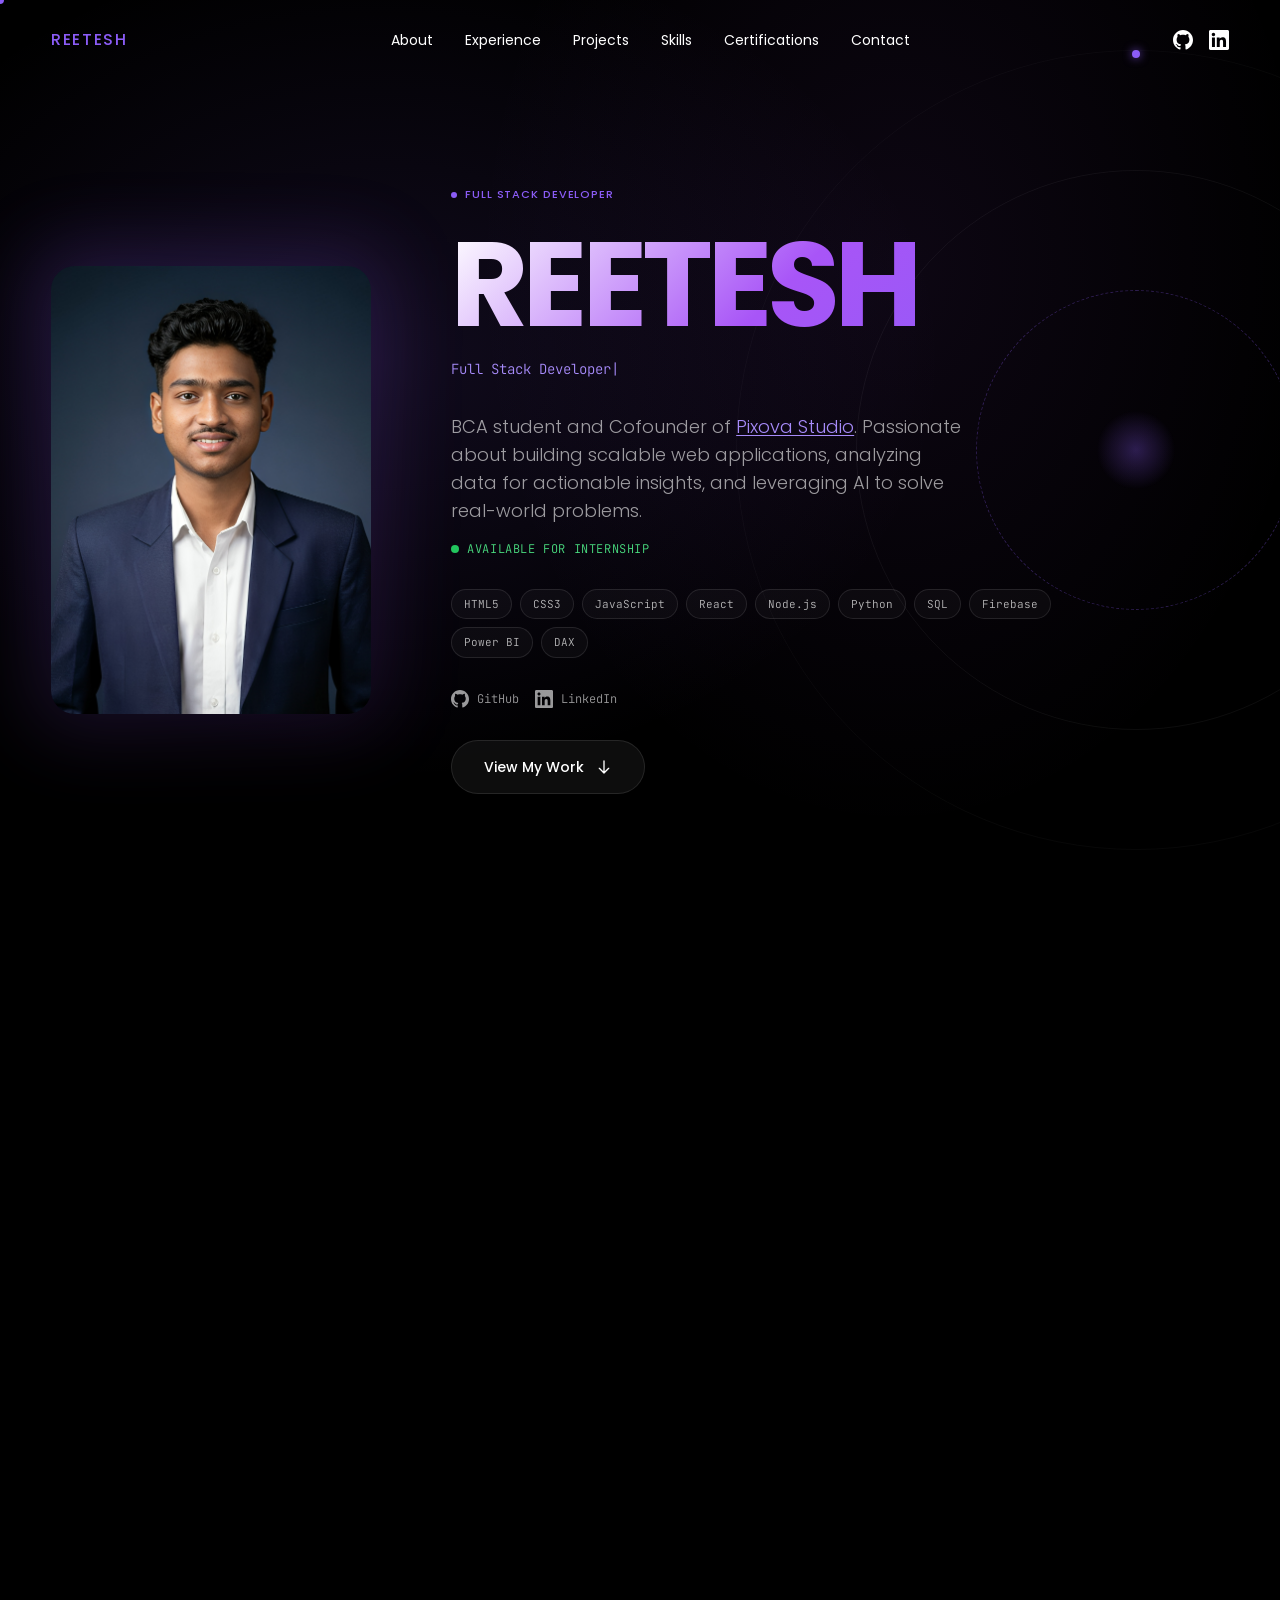
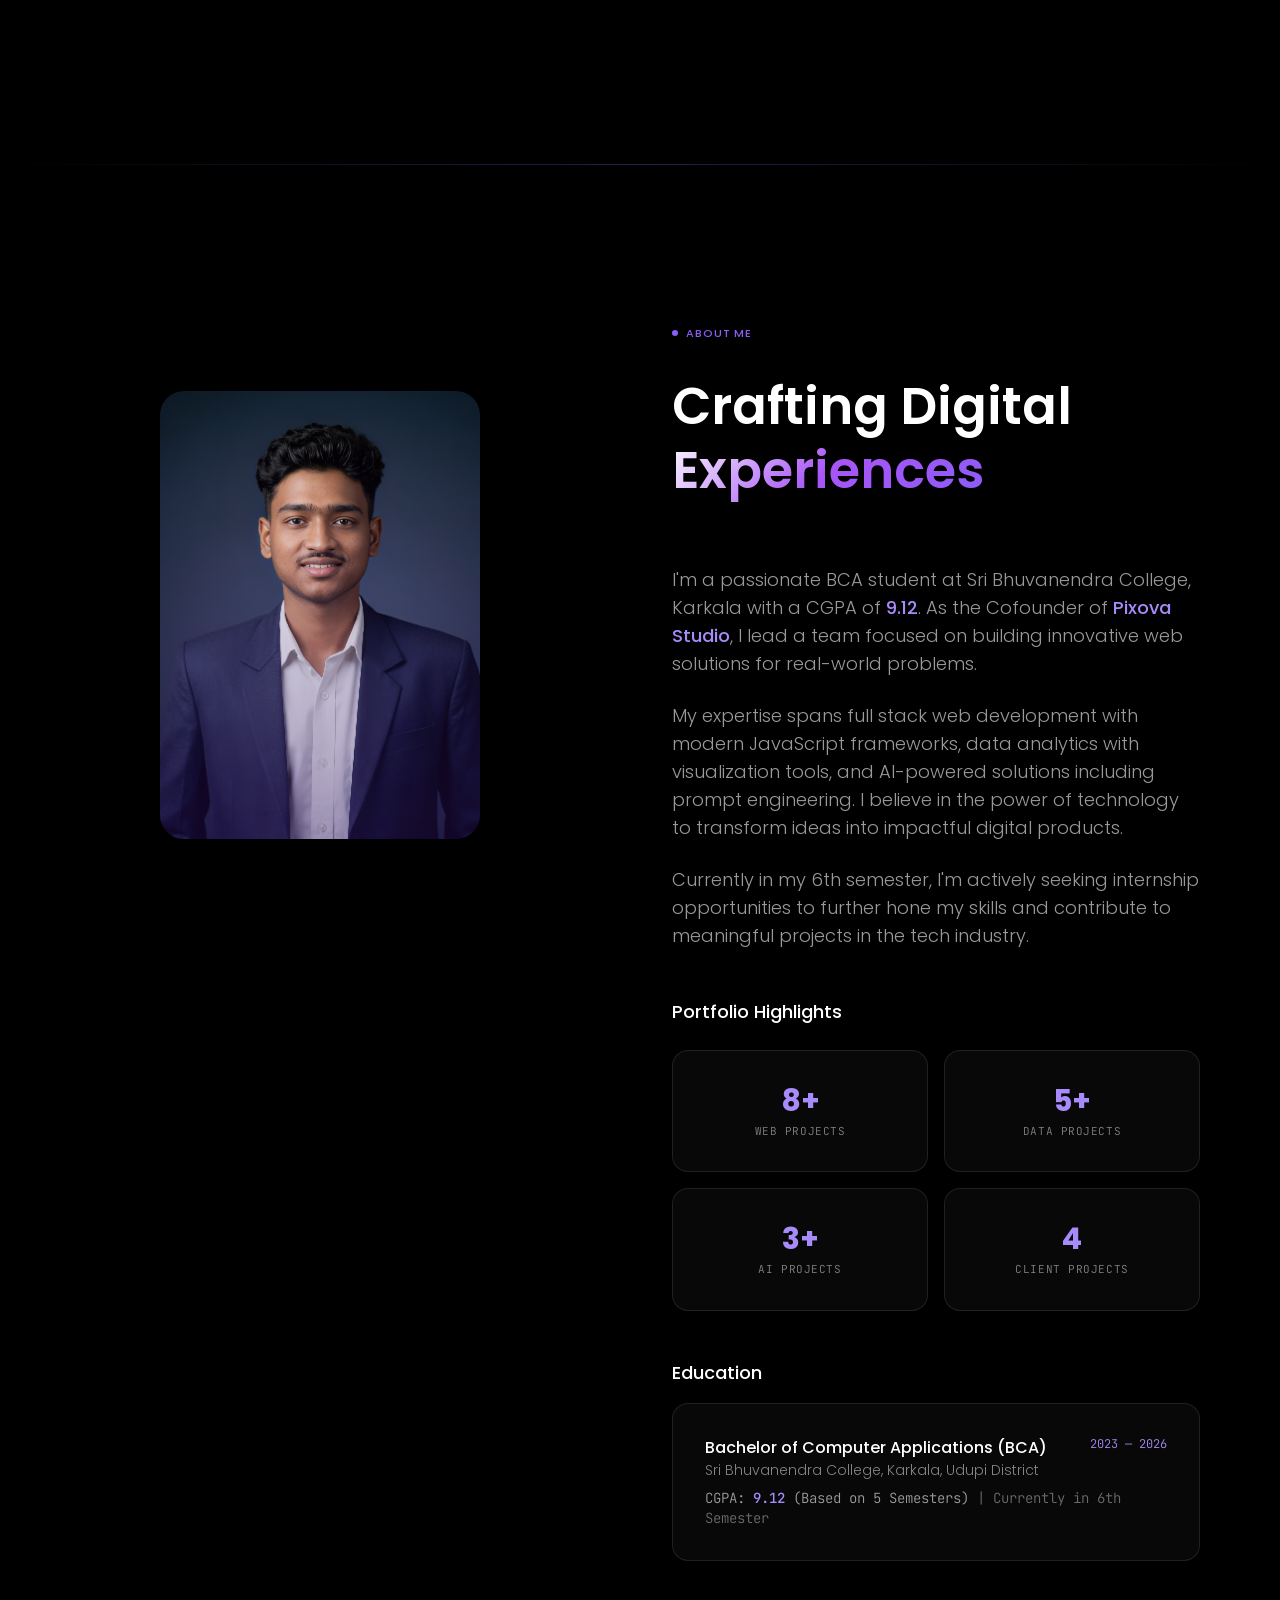
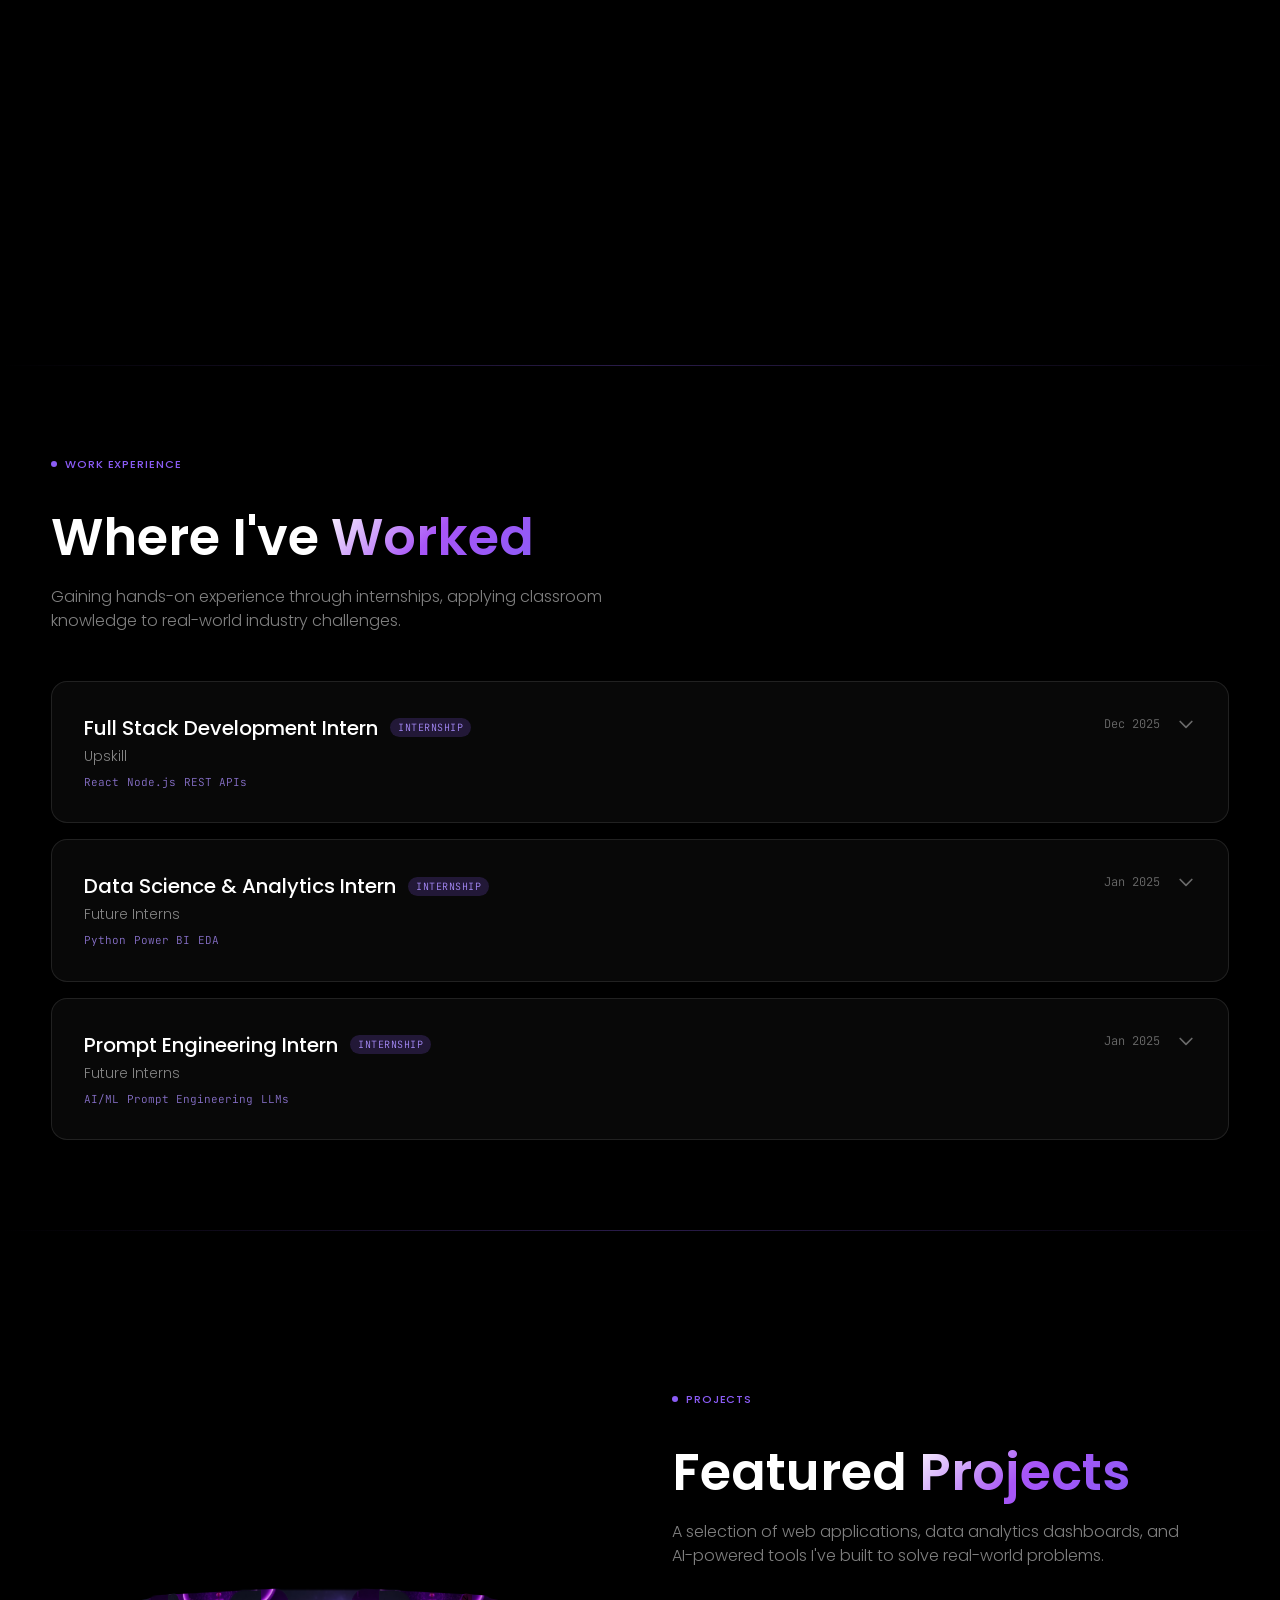
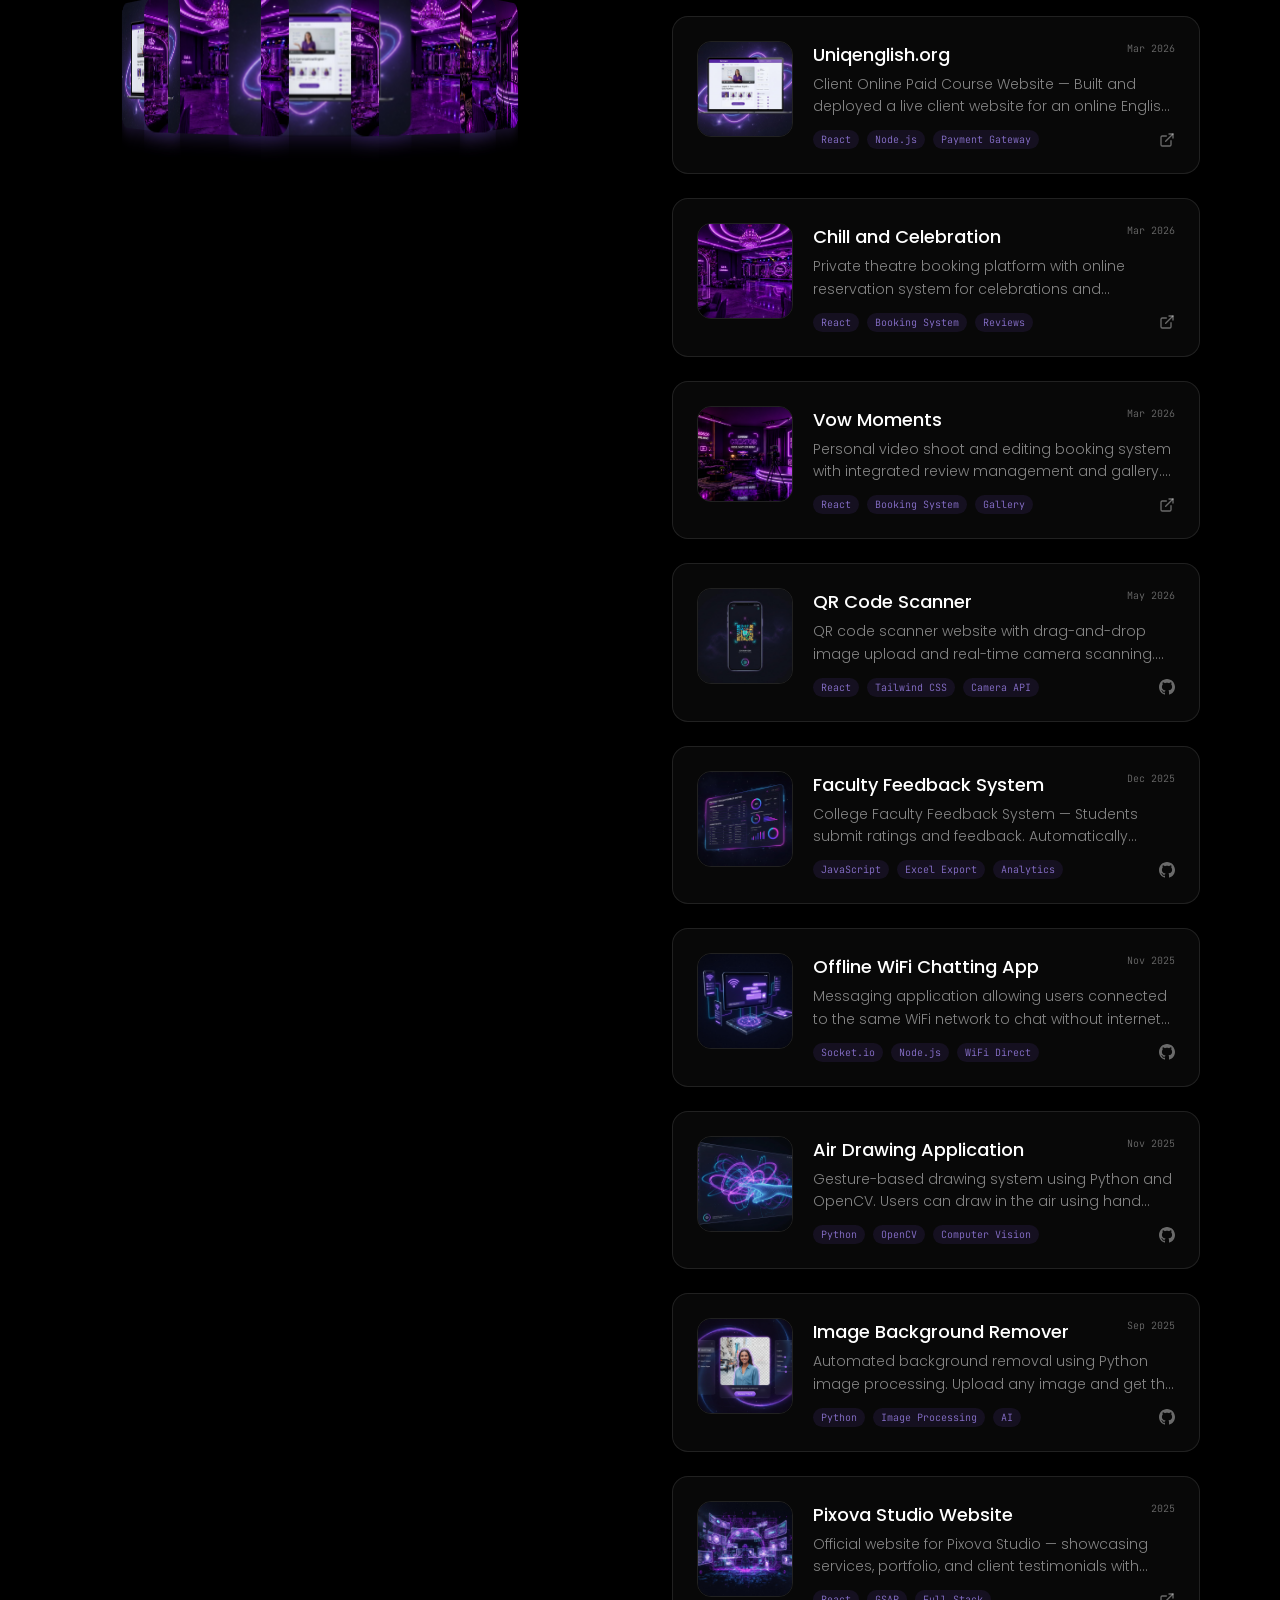
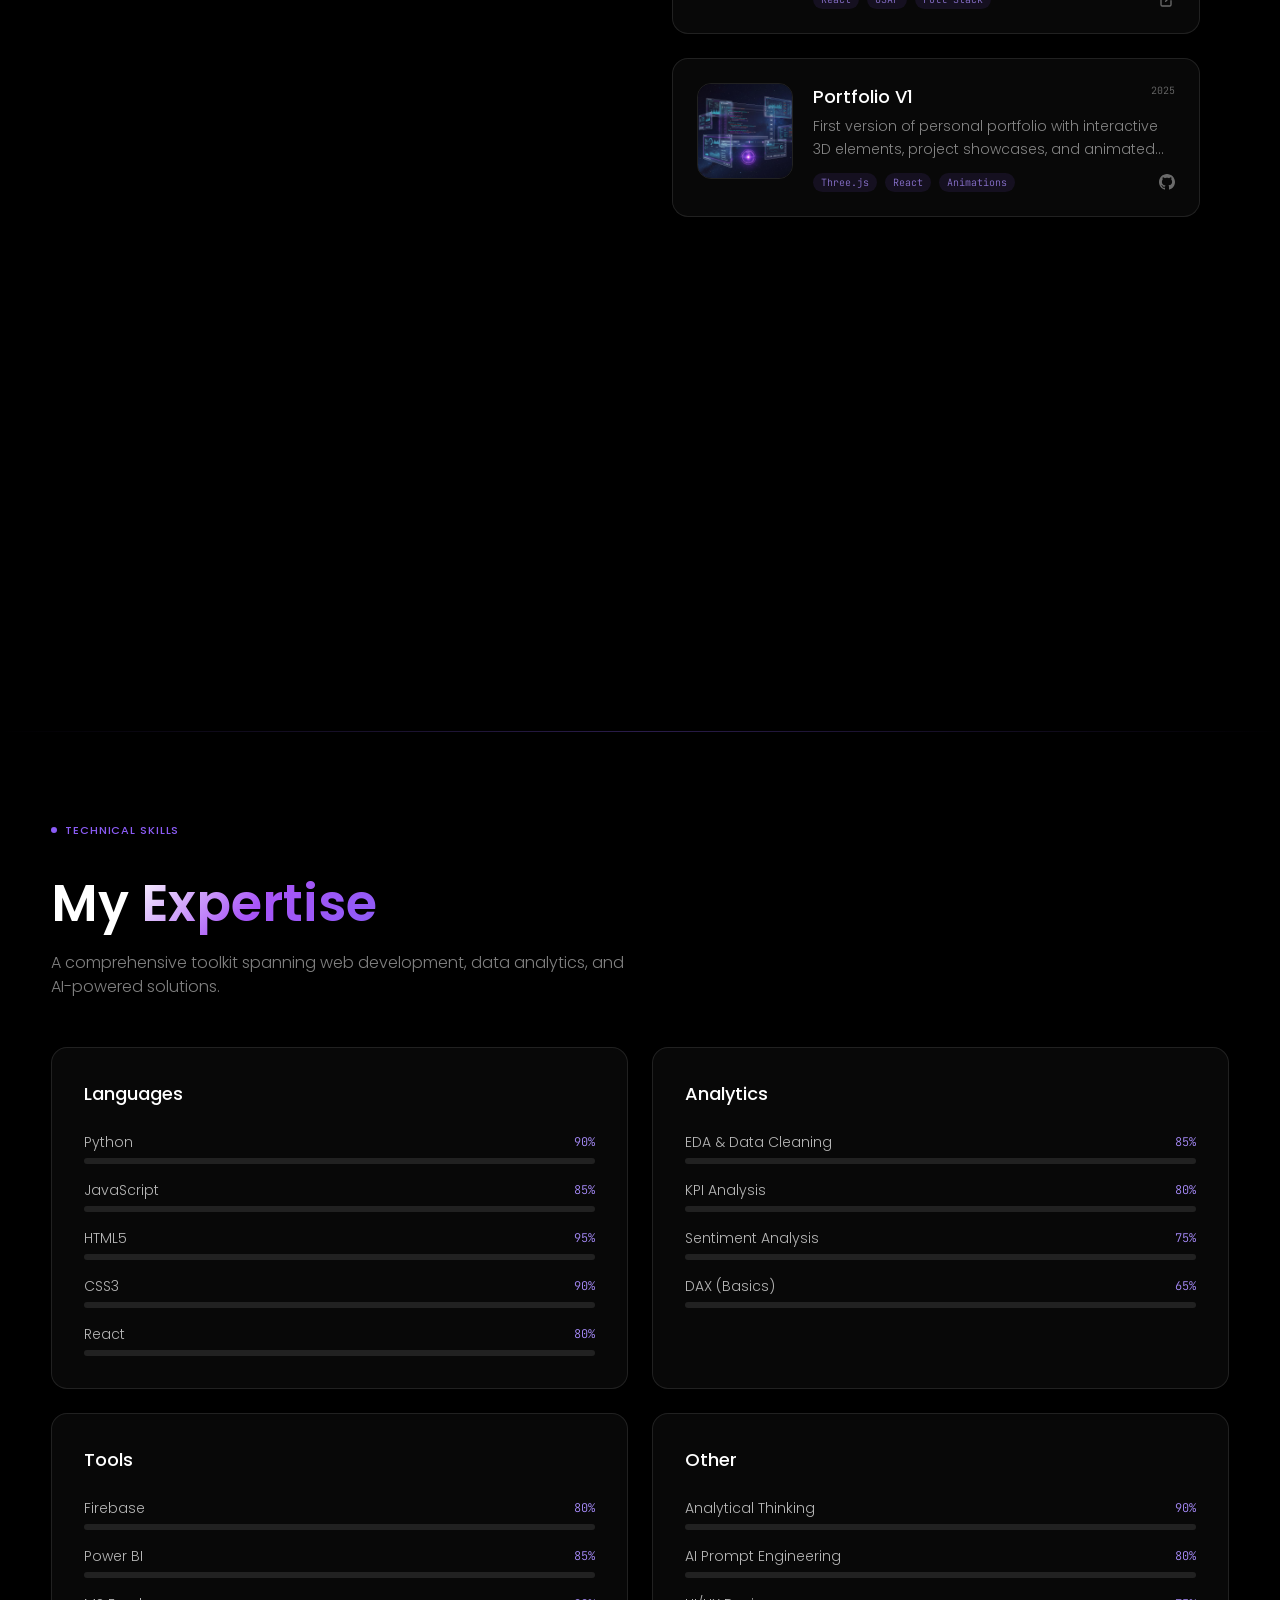
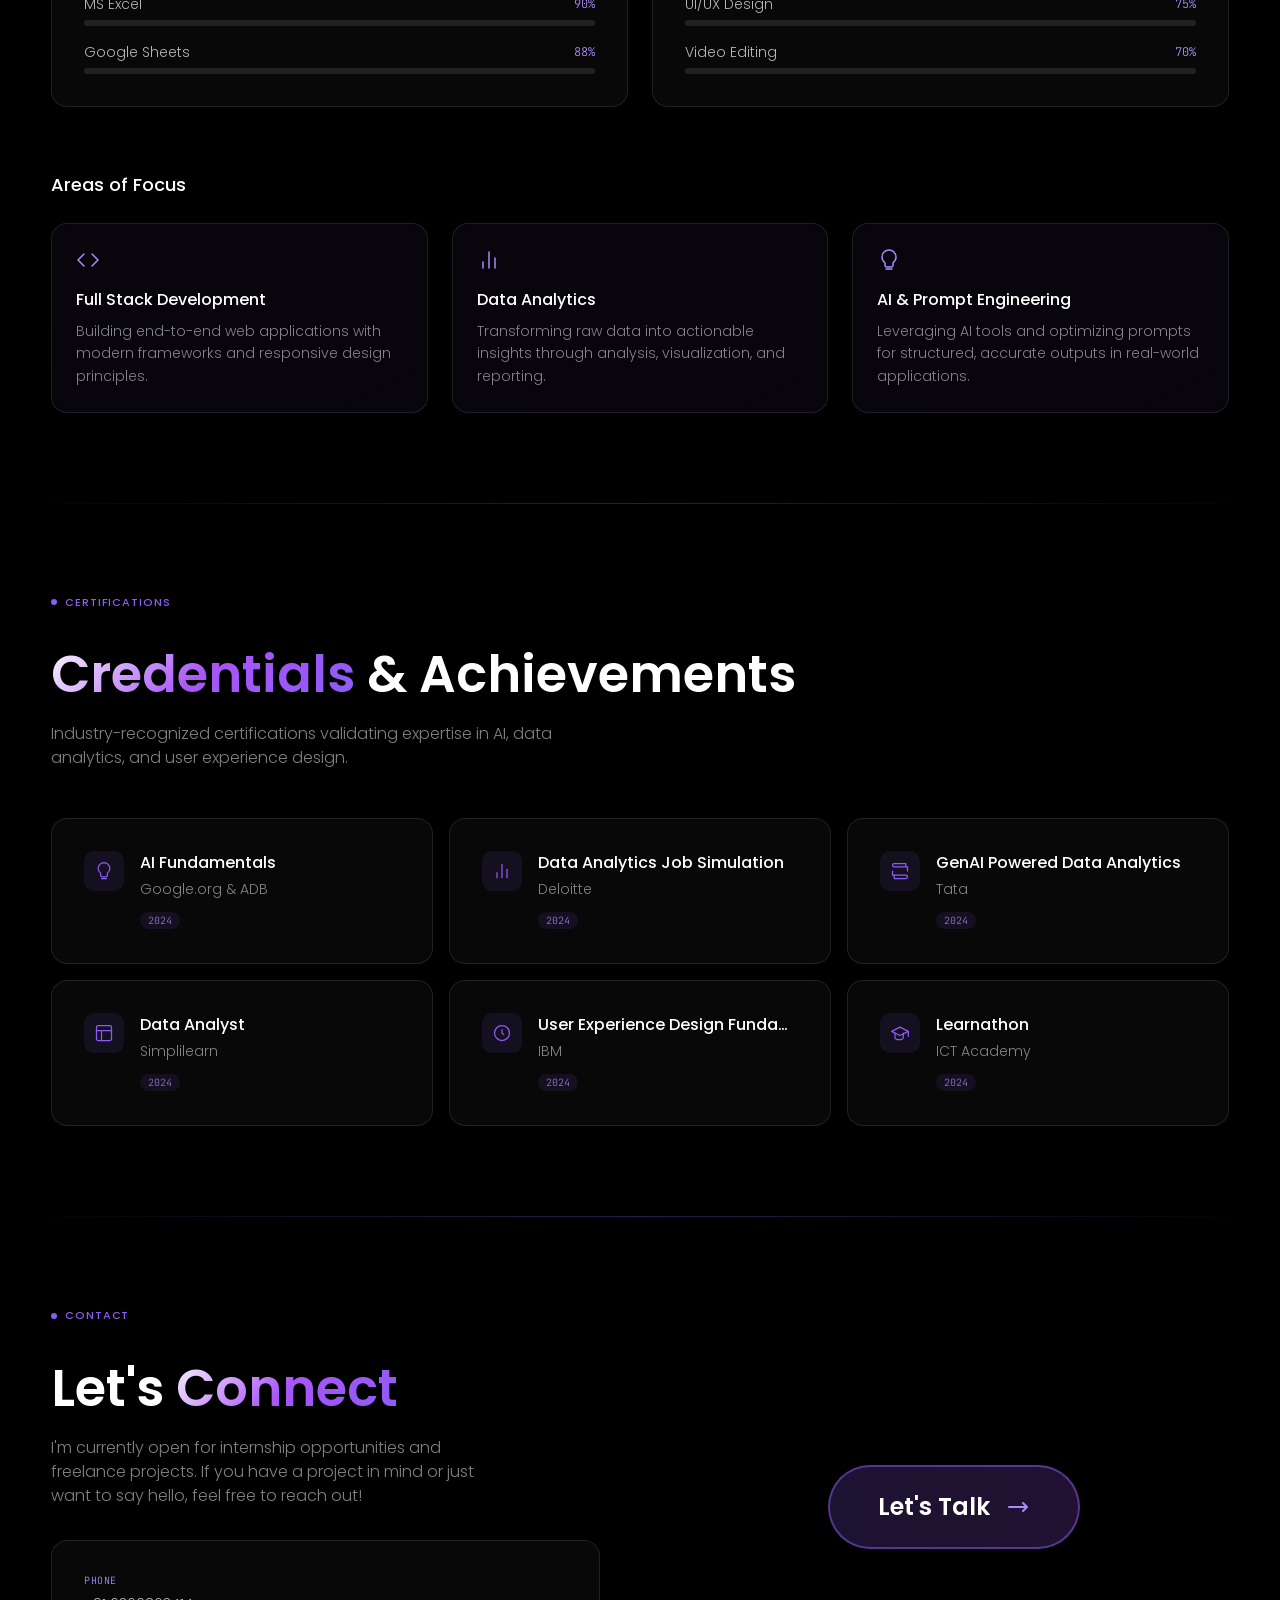
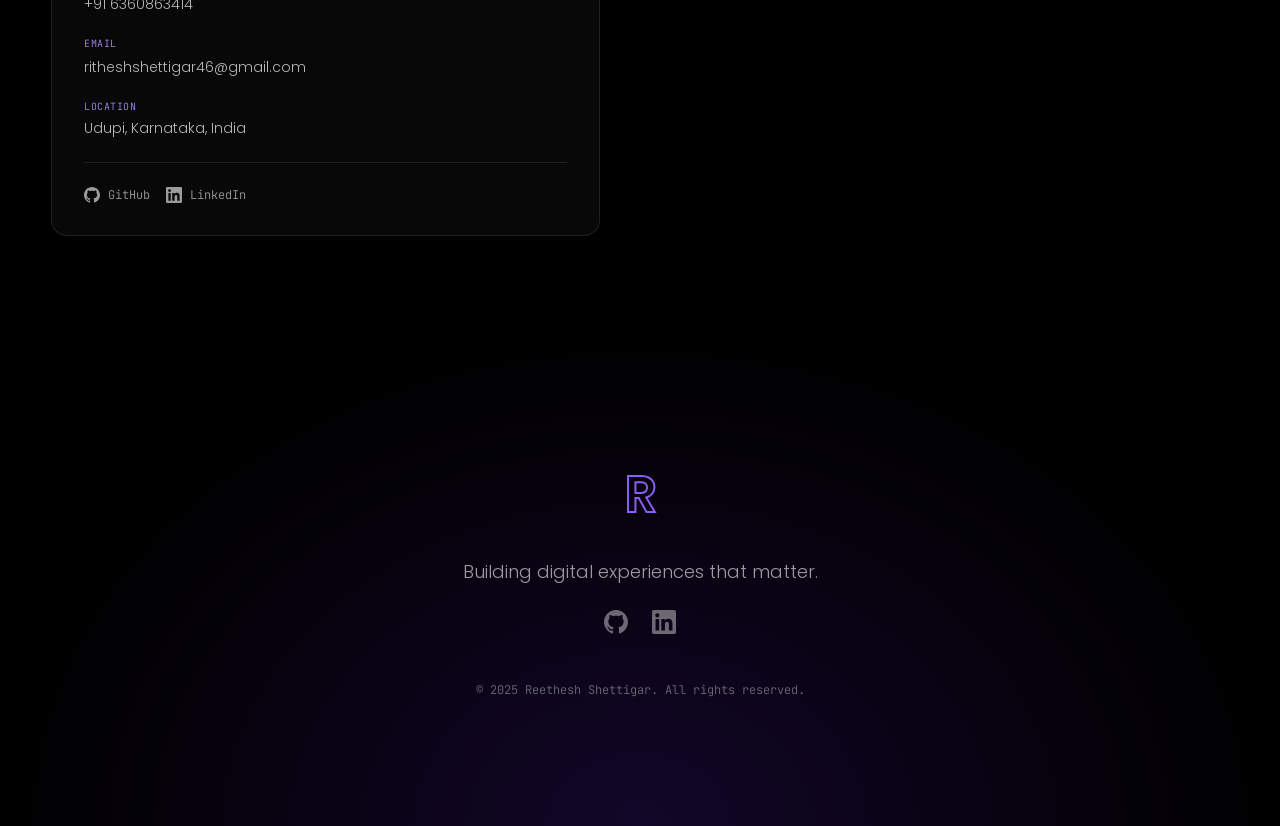
==== index.html @ 6adc9e94 "Add files via upload" ====
<!doctype html>
<html lang="en">

<head>
    <meta charset="UTF-8" />
    <meta name="viewport" content="width=device-width, initial-scale=1.0, maximum-scale=5.0, user-scalable=yes" />
    <title>Reethesh — Full Stack Developer</title>
    <link rel="preconnect" href="https://fonts.googleapis.com">
    <link rel="preconnect" href="https://fonts.gstatic.com" crossorigin>
    <link href="https://fonts.googleapis.com/css2?family=JetBrains+Mono:wght@400;500&family=Poppins:wght@300;400;500;600;700&display=swap" rel="stylesheet">
  <script type="module" crossorigin src="./assets/index-Hsl4oOEr.js"></script>
  <link rel="stylesheet" crossorigin href="./assets/index-BTjhApM-.css">
</head>

<body>
    <div id="root"></div>
</body>

</html>
---- assets/index-BTjhApM-.css ----
*,:before,:after{--tw-border-spacing-x: 0;--tw-border-spacing-y: 0;--tw-translate-x: 0;--tw-translate-y: 0;--tw-rotate: 0;--tw-skew-x: 0;--tw-skew-y: 0;--tw-scale-x: 1;--tw-scale-y: 1;--tw-pan-x: ;--tw-pan-y: ;--tw-pinch-zoom: ;--tw-scroll-snap-strictness: proximity;--tw-gradient-from-position: ;--tw-gradient-via-position: ;--tw-gradient-to-position: ;--tw-ordinal: ;--tw-slashed-zero: ;--tw-numeric-figure: ;--tw-numeric-spacing: ;--tw-numeric-fraction: ;--tw-ring-inset: ;--tw-ring-offset-width: 0px;--tw-ring-offset-color: #fff;--tw-ring-color: rgb(59 130 246 / .5);--tw-ring-offset-shadow: 0 0 #0000;--tw-ring-shadow: 0 0 #0000;--tw-shadow: 0 0 #0000;--tw-shadow-colored: 0 0 #0000;--tw-blur: ;--tw-brightness: ;--tw-contrast: ;--tw-grayscale: ;--tw-hue-rotate: ;--tw-invert: ;--tw-saturate: ;--tw-sepia: ;--tw-drop-shadow: ;--tw-backdrop-blur: ;--tw-backdrop-brightness: ;--tw-backdrop-contrast: ;--tw-backdrop-grayscale: ;--tw-backdrop-hue-rotate: ;--tw-backdrop-invert: ;--tw-backdrop-opacity: ;--tw-backdrop-saturate: ;--tw-backdrop-sepia: ;--tw-contain-size: ;--tw-contain-layout: ;--tw-contain-paint: ;--tw-contain-style: }::backdrop{--tw-border-spacing-x: 0;--tw-border-spacing-y: 0;--tw-translate-x: 0;--tw-translate-y: 0;--tw-rotate: 0;--tw-skew-x: 0;--tw-skew-y: 0;--tw-scale-x: 1;--tw-scale-y: 1;--tw-pan-x: ;--tw-pan-y: ;--tw-pinch-zoom: ;--tw-scroll-snap-strictness: proximity;--tw-gradient-from-position: ;--tw-gradient-via-position: ;--tw-gradient-to-position: ;--tw-ordinal: ;--tw-slashed-zero: ;--tw-numeric-figure: ;--tw-numeric-spacing: ;--tw-numeric-fraction: ;--tw-ring-inset: ;--tw-ring-offset-width: 0px;--tw-ring-offset-color: #fff;--tw-ring-color: rgb(59 130 246 / .5);--tw-ring-offset-shadow: 0 0 #0000;--tw-ring-shadow: 0 0 #0000;--tw-shadow: 0 0 #0000;--tw-shadow-colored: 0 0 #0000;--tw-blur: ;--tw-brightness: ;--tw-contrast: ;--tw-grayscale: ;--tw-hue-rotate: ;--tw-invert: ;--tw-saturate: ;--tw-sepia: ;--tw-drop-shadow: ;--tw-backdrop-blur: ;--tw-backdrop-brightness: ;--tw-backdrop-contrast: ;--tw-backdrop-grayscale: ;--tw-backdrop-hue-rotate: ;--tw-backdrop-invert: ;--tw-backdrop-opacity: ;--tw-backdrop-saturate: ;--tw-backdrop-sepia: ;--tw-contain-size: ;--tw-contain-layout: ;--tw-contain-paint: ;--tw-contain-style: }*,:before,:after{box-sizing:border-box;border-width:0;border-style:solid;border-color:#e5e7eb}:before,:after{--tw-content: ""}html,:host{line-height:1.5;-webkit-text-size-adjust:100%;-moz-tab-size:4;-o-tab-size:4;tab-size:4;font-family:ui-sans-serif,system-ui,sans-serif,"Apple Color Emoji","Segoe UI Emoji",Segoe UI Symbol,"Noto Color Emoji";font-feature-settings:normal;font-variation-settings:normal;-webkit-tap-highlight-color:transparent}body{margin:0;line-height:inherit}hr{height:0;color:inherit;border-top-width:1px}abbr:where([title]){-webkit-text-decoration:underline dotted;text-decoration:underline dotted}h1,h2,h3,h4,h5,h6{font-size:inherit;font-weight:inherit}a{color:inherit;text-decoration:inherit}b,strong{font-weight:bolder}code,kbd,samp,pre{font-family:JetBrains Mono,monospace;font-feature-settings:normal;font-variation-settings:normal;font-size:1em}small{font-size:80%}sub,sup{font-size:75%;line-height:0;position:relative;vertical-align:baseline}sub{bottom:-.25em}sup{top:-.5em}table{text-indent:0;border-color:inherit;border-collapse:collapse}button,input,optgroup,select,textarea{font-family:inherit;font-feature-settings:inherit;font-variation-settings:inherit;font-size:100%;font-weight:inherit;line-height:inherit;letter-spacing:inherit;color:inherit;margin:0;padding:0}button,select{text-transform:none}button,input:where([type=button]),input:where([type=reset]),input:where([type=submit]){-webkit-appearance:button;background-color:transparent;background-image:none}:-moz-focusring{outline:auto}:-moz-ui-invalid{box-shadow:none}progress{vertical-align:baseline}::-webkit-inner-spin-button,::-webkit-outer-spin-button{height:auto}[type=search]{-webkit-appearance:textfield;outline-offset:-2px}::-webkit-search-decoration{-webkit-appearance:none}::-webkit-file-upload-button{-webkit-appearance:button;font:inherit}summary{display:list-item}blockquote,dl,dd,h1,h2,h3,h4,h5,h6,hr,figure,p,pre{margin:0}fieldset{margin:0;padding:0}legend{padding:0}ol,ul,menu{list-style:none;margin:0;padding:0}dialog{padding:0}textarea{resize:vertical}input::-moz-placeholder,textarea::-moz-placeholder{opacity:1;color:#9ca3af}input::placeholder,textarea::placeholder{opacity:1;color:#9ca3af}button,[role=button]{cursor:pointer}:disabled{cursor:default}img,svg,video,canvas,audio,iframe,embed,object{display:block;vertical-align:middle}img,video{max-width:100%;height:auto}[hidden]:where(:not([hidden=until-found])){display:none}:root{--black: #000000;--white: #ffffff;--violet: #8B5CF6;--purple: #A855F7;--deep-purple: #2E1065;--deep-violet: #4C1D95;--cyan: #06B6D4;--magenta: #EC4899;--border-dark: rgba(255, 255, 255, .1);--border-light: rgba(255, 255, 255, .2);--text-muted: rgba(255, 255, 255, .6);--text-dim: rgba(255, 255, 255, .4);--background: 0 0% 0%;--foreground: 0 0% 100%;--card: 0 0% 0%;--card-foreground: 0 0% 100%;--popover: 0 0% 0%;--popover-foreground: 0 0% 100%;--primary: 263 70% 50%;--primary-foreground: 0 0% 100%;--secondary: 270 50% 20%;--secondary-foreground: 0 0% 100%;--muted: 270 50% 15%;--muted-foreground: 0 0% 60%;--accent: 270 50% 20%;--accent-foreground: 0 0% 100%;--destructive: 0 84.2% 60.2%;--destructive-foreground: 0 0% 98%;--border: 0 0% 10%;--input: 0 0% 10%;--ring: 263 70% 50%;--radius: .625rem}html{scroll-behavior:auto}body{font-family:Poppins,sans-serif;font-weight:300;background-color:var(--black);color:var(--white);overflow-x:hidden;-webkit-font-smoothing:antialiased;-moz-osx-font-smoothing:grayscale}::-moz-selection{background-color:#8b5cf64d;color:#fff}::selection{background-color:#8b5cf64d;color:#fff}html::-webkit-scrollbar{width:0px;background:transparent}.font-mono{font-family:JetBrains Mono,monospace}.text-gradient{background:linear-gradient(135deg,#fff,#a855f7,#8b5cf6);-webkit-background-clip:text;-webkit-text-fill-color:transparent;background-clip:text}.border-glow{border:1px solid rgba(255,255,255,.1);transition:all .4s ease}.border-glow:hover{border-color:#fff3;box-shadow:0 0 30px #8b5cf626}.section-padding{padding-top:clamp(60px,10vh,160px);padding-bottom:clamp(60px,10vh,160px)}.container-main{max-width:1440px;margin:0 auto;padding-left:clamp(16px,4vw,80px);padding-right:clamp(16px,4vw,80px)}.sr-only{position:absolute;width:1px;height:1px;padding:0;margin:-1px;overflow:hidden;clip:rect(0,0,0,0);white-space:nowrap;border-width:0}.pointer-events-none{pointer-events:none}.\!visible{visibility:visible!important}.visible{visibility:visible}.invisible{visibility:hidden}.fixed{position:fixed}.absolute{position:absolute}.relative{position:relative}.-inset-4{inset:-1rem}.inset-0{inset:0}.inset-\[15\%\]{inset:15%}.inset-\[30\%\]{inset:30%}.inset-\[45\%\]{inset:45%}.inset-x-0{left:0;right:0}.inset-y-0{top:0;bottom:0}.-bottom-12{bottom:-3rem}.-left-12{left:-3rem}.-right-12{right:-3rem}.-top-12{top:-3rem}.bottom-0{bottom:0}.bottom-\[15\%\]{bottom:15%}.left-0{left:0}.left-1\/2{left:50%}.left-2{left:.5rem}.left-\[50\%\]{left:50%}.right-0{right:0}.right-1{right:.25rem}.right-2{right:.5rem}.right-3{right:.75rem}.right-4{right:1rem}.right-\[-20\%\]{right:-20%}.right-\[15\%\]{right:15%}.top-0{top:0}.top-1\.5{top:.375rem}.top-1\/2{top:50%}.top-3\.5{top:.875rem}.top-4{top:1rem}.top-\[1px\]{top:1px}.top-\[50\%\]{top:50%}.top-\[60\%\]{top:60%}.top-full{top:100%}.isolate{isolation:isolate}.-z-10{z-index:-10}.z-0{z-index:0}.z-10{z-index:10}.z-20{z-index:20}.z-50{z-index:50}.z-\[1\]{z-index:1}.z-\[9998\]{z-index:9998}.z-\[9999\]{z-index:9999}.order-first{order:-9999}.order-last{order:9999}.col-start-2{grid-column-start:2}.row-span-2{grid-row:span 2 / span 2}.row-start-1{grid-row-start:1}.\!m-0{margin:0!important}.-mx-1{margin-left:-.25rem;margin-right:-.25rem}.-my-2{margin-top:-.5rem;margin-bottom:-.5rem}.mx-2{margin-left:.5rem;margin-right:.5rem}.mx-3\.5{margin-left:.875rem;margin-right:.875rem}.mx-auto{margin-left:auto;margin-right:auto}.my-0{margin-top:0;margin-bottom:0}.my-0\.5{margin-top:.125rem;margin-bottom:.125rem}.my-1{margin-top:.25rem;margin-bottom:.25rem}.-ml-4{margin-left:-1rem}.-mt-4{margin-top:-1rem}.mb-1{margin-bottom:.25rem}.mb-1\.5{margin-bottom:.375rem}.mb-12{margin-bottom:3rem}.mb-16{margin-bottom:4rem}.mb-2{margin-bottom:.5rem}.mb-3{margin-bottom:.75rem}.mb-4{margin-bottom:1rem}.mb-6{margin-bottom:1.5rem}.mb-8{margin-bottom:2rem}.ml-1{margin-left:.25rem}.ml-2{margin-left:.5rem}.ml-4{margin-left:1rem}.ml-auto{margin-left:auto}.mt-1\.5{margin-top:.375rem}.mt-2{margin-top:.5rem}.mt-4{margin-top:1rem}.mt-6{margin-top:1.5rem}.mt-auto{margin-top:auto}.line-clamp-1{overflow:hidden;display:-webkit-box;-webkit-box-orient:vertical;-webkit-line-clamp:1}.line-clamp-2{overflow:hidden;display:-webkit-box;-webkit-box-orient:vertical;-webkit-line-clamp:2}.block{display:block}.flex{display:flex}.inline-flex{display:inline-flex}.table{display:table}.table-caption{display:table-caption}.table-cell{display:table-cell}.table-row{display:table-row}.grid{display:grid}.hidden{display:none}.aspect-square{aspect-ratio:1 / 1}.aspect-video{aspect-ratio:16 / 9}.size-10{width:2.5rem;height:2.5rem}.size-2{width:.5rem;height:.5rem}.size-2\.5{width:.625rem;height:.625rem}.size-3{width:.75rem;height:.75rem}.size-3\.5{width:.875rem;height:.875rem}.size-4{width:1rem;height:1rem}.size-6{width:1.5rem;height:1.5rem}.size-7{width:1.75rem;height:1.75rem}.size-8{width:2rem;height:2rem}.size-9{width:2.25rem;height:2.25rem}.size-auto{width:auto;height:auto}.size-full{width:100%;height:100%}.h-0\.5{height:.125rem}.h-1\.5{height:.375rem}.h-10{height:2.5rem}.h-12{height:3rem}.h-16{height:4rem}.h-2{height:.5rem}.h-2\.5{height:.625rem}.h-4{height:1rem}.h-5{height:1.25rem}.h-6{height:1.5rem}.h-7{height:1.75rem}.h-72{height:18rem}.h-8{height:2rem}.h-80{height:20rem}.h-9{height:2.25rem}.h-\[1\.15rem\]{height:1.15rem}.h-\[100px\]{height:100px}.h-\[400px\]{height:400px}.h-\[40vh\]{height:40vh}.h-\[80px\]{height:80px}.h-\[calc\(100\%-1px\)\]{height:calc(100% - 1px)}.h-\[var\(--radix-navigation-menu-viewport-height\)\]{height:var(--radix-navigation-menu-viewport-height)}.h-\[var\(--radix-select-trigger-height\)\]{height:var(--radix-select-trigger-height)}.h-auto{height:auto}.h-full{height:100%}.h-px{height:1px}.h-svh{height:100svh}.max-h-0{max-height:0px}.max-h-40{max-height:10rem}.max-h-\[300px\]{max-height:300px}.max-h-\[400px\]{max-height:400px}.min-h-0{min-height:0px}.min-h-16{min-height:4rem}.min-h-4{min-height:1rem}.min-h-\[40vh\]{min-height:40vh}.min-h-screen{min-height:100vh}.min-h-svh{min-height:100svh}.w-0{width:0px}.w-1{width:.25rem}.w-1\.5{width:.375rem}.w-10{width:2.5rem}.w-16{width:4rem}.w-2{width:.5rem}.w-2\.5{width:.625rem}.w-3{width:.75rem}.w-3\/4{width:75%}.w-4{width:1rem}.w-5{width:1.25rem}.w-56{width:14rem}.w-6{width:1.5rem}.w-64{width:16rem}.w-72{width:18rem}.w-8{width:2rem}.w-9{width:2.25rem}.w-\[100px\]{width:100px}.w-\[140px\]{width:140px}.w-\[150px\]{width:150px}.w-\[400px\]{width:400px}.w-auto{width:auto}.w-fit{width:-moz-fit-content;width:fit-content}.w-full{width:100%}.w-max{width:-moz-max-content;width:max-content}.w-px{width:1px}.min-w-0{min-width:0px}.min-w-10{min-width:2.5rem}.min-w-5{min-width:1.25rem}.min-w-8{min-width:2rem}.min-w-9{min-width:2.25rem}.min-w-\[12rem\]{min-width:12rem}.min-w-\[8rem\]{min-width:8rem}.min-w-\[var\(--radix-select-trigger-width\)\]{min-width:var(--radix-select-trigger-width)}.max-w-2xl{max-width:42rem}.max-w-\[calc\(100\%-2rem\)\]{max-width:calc(100% - 2rem)}.max-w-lg{max-width:32rem}.max-w-max{max-width:-moz-max-content;max-width:max-content}.max-w-md{max-width:28rem}.max-w-sm{max-width:24rem}.max-w-xl{max-width:36rem}.flex-1{flex:1 1 0%}.flex-shrink-0,.shrink-0{flex-shrink:0}.grow{flex-grow:1}.grow-0{flex-grow:0}.basis-full{flex-basis:100%}.caption-bottom{caption-side:bottom}.border-collapse{border-collapse:collapse}.origin-center{transform-origin:center}.-translate-x-1\/2{--tw-translate-x: -50%;transform:translate(var(--tw-translate-x),var(--tw-translate-y)) rotate(var(--tw-rotate)) skew(var(--tw-skew-x)) skewY(var(--tw-skew-y)) scaleX(var(--tw-scale-x)) scaleY(var(--tw-scale-y))}.-translate-x-px{--tw-translate-x: -1px;transform:translate(var(--tw-translate-x),var(--tw-translate-y)) rotate(var(--tw-rotate)) skew(var(--tw-skew-x)) skewY(var(--tw-skew-y)) scaleX(var(--tw-scale-x)) scaleY(var(--tw-scale-y))}.-translate-y-1\/2{--tw-translate-y: -50%;transform:translate(var(--tw-translate-x),var(--tw-translate-y)) rotate(var(--tw-rotate)) skew(var(--tw-skew-x)) skewY(var(--tw-skew-y)) scaleX(var(--tw-scale-x)) scaleY(var(--tw-scale-y))}.-translate-y-2{--tw-translate-y: -.5rem;transform:translate(var(--tw-translate-x),var(--tw-translate-y)) rotate(var(--tw-rotate)) skew(var(--tw-skew-x)) skewY(var(--tw-skew-y)) scaleX(var(--tw-scale-x)) scaleY(var(--tw-scale-y))}.-translate-y-full{--tw-translate-y: -100%;transform:translate(var(--tw-translate-x),var(--tw-translate-y)) rotate(var(--tw-rotate)) skew(var(--tw-skew-x)) skewY(var(--tw-skew-y)) scaleX(var(--tw-scale-x)) scaleY(var(--tw-scale-y))}.translate-x-\[-50\%\]{--tw-translate-x: -50%;transform:translate(var(--tw-translate-x),var(--tw-translate-y)) rotate(var(--tw-rotate)) skew(var(--tw-skew-x)) skewY(var(--tw-skew-y)) scaleX(var(--tw-scale-x)) scaleY(var(--tw-scale-y))}.translate-x-px{--tw-translate-x: 1px;transform:translate(var(--tw-translate-x),var(--tw-translate-y)) rotate(var(--tw-rotate)) skew(var(--tw-skew-x)) skewY(var(--tw-skew-y)) scaleX(var(--tw-scale-x)) scaleY(var(--tw-scale-y))}.translate-y-0{--tw-translate-y: 0px;transform:translate(var(--tw-translate-x),var(--tw-translate-y)) rotate(var(--tw-rotate)) skew(var(--tw-skew-x)) skewY(var(--tw-skew-y)) scaleX(var(--tw-scale-x)) scaleY(var(--tw-scale-y))}.translate-y-0\.5{--tw-translate-y: .125rem;transform:translate(var(--tw-translate-x),var(--tw-translate-y)) rotate(var(--tw-rotate)) skew(var(--tw-skew-x)) skewY(var(--tw-skew-y)) scaleX(var(--tw-scale-x)) scaleY(var(--tw-scale-y))}.translate-y-2{--tw-translate-y: .5rem;transform:translate(var(--tw-translate-x),var(--tw-translate-y)) rotate(var(--tw-rotate)) skew(var(--tw-skew-x)) skewY(var(--tw-skew-y)) scaleX(var(--tw-scale-x)) scaleY(var(--tw-scale-y))}.translate-y-\[-50\%\]{--tw-translate-y: -50%;transform:translate(var(--tw-translate-x),var(--tw-translate-y)) rotate(var(--tw-rotate)) skew(var(--tw-skew-x)) skewY(var(--tw-skew-y)) scaleX(var(--tw-scale-x)) scaleY(var(--tw-scale-y))}.translate-y-\[calc\(-50\%_-_2px\)\]{--tw-translate-y: calc(-50% - 2px) ;transform:translate(var(--tw-translate-x),var(--tw-translate-y)) rotate(var(--tw-rotate)) skew(var(--tw-skew-x)) skewY(var(--tw-skew-y)) scaleX(var(--tw-scale-x)) scaleY(var(--tw-scale-y))}.-rotate-45{--tw-rotate: -45deg;transform:translate(var(--tw-translate-x),var(--tw-translate-y)) rotate(var(--tw-rotate)) skew(var(--tw-skew-x)) skewY(var(--tw-skew-y)) scaleX(var(--tw-scale-x)) scaleY(var(--tw-scale-y))}.rotate-180{--tw-rotate: 180deg;transform:translate(var(--tw-translate-x),var(--tw-translate-y)) rotate(var(--tw-rotate)) skew(var(--tw-skew-x)) skewY(var(--tw-skew-y)) scaleX(var(--tw-scale-x)) scaleY(var(--tw-scale-y))}.rotate-45{--tw-rotate: 45deg;transform:translate(var(--tw-translate-x),var(--tw-translate-y)) rotate(var(--tw-rotate)) skew(var(--tw-skew-x)) skewY(var(--tw-skew-y)) scaleX(var(--tw-scale-x)) scaleY(var(--tw-scale-y))}.rotate-90{--tw-rotate: 90deg;transform:translate(var(--tw-translate-x),var(--tw-translate-y)) rotate(var(--tw-rotate)) skew(var(--tw-skew-x)) skewY(var(--tw-skew-y)) scaleX(var(--tw-scale-x)) scaleY(var(--tw-scale-y))}.transform{transform:translate(var(--tw-translate-x),var(--tw-translate-y)) rotate(var(--tw-rotate)) skew(var(--tw-skew-x)) skewY(var(--tw-skew-y)) scaleX(var(--tw-scale-x)) scaleY(var(--tw-scale-y))}@keyframes caret-blink{0%,70%,to{opacity:1}20%,50%{opacity:0}}.animate-caret-blink{animation:caret-blink 1.25s ease-out infinite}@keyframes pulse{50%{opacity:.5}}.animate-pulse{animation:pulse 2s cubic-bezier(.4,0,.6,1) infinite}@keyframes spin{to{transform:rotate(360deg)}}.animate-spin{animation:spin 1s linear infinite}.cursor-default{cursor:default}.cursor-pointer{cursor:pointer}.cursor-text{cursor:text}.touch-none{touch-action:none}.select-none{-webkit-user-select:none;-moz-user-select:none;user-select:none}.resize-none{resize:none}.resize{resize:both}.scroll-my-1{scroll-margin-top:.25rem;scroll-margin-bottom:.25rem}.scroll-py-1{scroll-padding-top:.25rem;scroll-padding-bottom:.25rem}.list-disc{list-style-type:disc}.list-none{list-style-type:none}.auto-rows-min{grid-auto-rows:min-content}.grid-cols-1{grid-template-columns:repeat(1,minmax(0,1fr))}.grid-cols-2{grid-template-columns:repeat(2,minmax(0,1fr))}.grid-cols-\[0_1fr\]{grid-template-columns:0 1fr}.grid-rows-\[auto_auto\]{grid-template-rows:auto auto}.flex-row{flex-direction:row}.flex-col{flex-direction:column}.flex-col-reverse{flex-direction:column-reverse}.flex-wrap{flex-wrap:wrap}.place-content-center{place-content:center}.items-start{align-items:flex-start}.items-end{align-items:flex-end}.items-center{align-items:center}.items-stretch{align-items:stretch}.justify-start{justify-content:flex-start}.justify-center{justify-content:center}.justify-between{justify-content:space-between}.justify-items-start{justify-items:start}.gap-0\.5{gap:.125rem}.gap-1{gap:.25rem}.gap-1\.5{gap:.375rem}.gap-2{gap:.5rem}.gap-2\.5{gap:.625rem}.gap-3{gap:.75rem}.gap-4{gap:1rem}.gap-6{gap:1.5rem}.gap-7{gap:1.75rem}.gap-8{gap:2rem}.gap-\[--spacing\(var\(--gap\)\)\]{gap:var(--spacing(var(--gap)))}.gap-y-0\.5{row-gap:.125rem}.space-y-2>:not([hidden])~:not([hidden]){--tw-space-y-reverse: 0;margin-top:calc(.5rem * calc(1 - var(--tw-space-y-reverse)));margin-bottom:calc(.5rem * var(--tw-space-y-reverse))}.space-y-3>:not([hidden])~:not([hidden]){--tw-space-y-reverse: 0;margin-top:calc(.75rem * calc(1 - var(--tw-space-y-reverse)));margin-bottom:calc(.75rem * var(--tw-space-y-reverse))}.space-y-4>:not([hidden])~:not([hidden]){--tw-space-y-reverse: 0;margin-top:calc(1rem * calc(1 - var(--tw-space-y-reverse)));margin-bottom:calc(1rem * var(--tw-space-y-reverse))}.space-y-5>:not([hidden])~:not([hidden]){--tw-space-y-reverse: 0;margin-top:calc(1.25rem * calc(1 - var(--tw-space-y-reverse)));margin-bottom:calc(1.25rem * var(--tw-space-y-reverse))}.self-start{align-self:flex-start}.self-stretch{align-self:stretch}.justify-self-end{justify-self:end}.overflow-auto{overflow:auto}.overflow-hidden{overflow:hidden}.overflow-x-auto{overflow-x:auto}.overflow-y-auto{overflow-y:auto}.overflow-x-hidden{overflow-x:hidden}.truncate{overflow:hidden;text-overflow:ellipsis;white-space:nowrap}.whitespace-nowrap{white-space:nowrap}.text-balance{text-wrap:balance}.break-words{overflow-wrap:break-word}.rounded-2xl{border-radius:1rem}.rounded-3xl{border-radius:1.5rem}.rounded-\[2px\]{border-radius:2px}.rounded-\[4px\]{border-radius:4px}.rounded-\[calc\(var\(--radius\)-5px\)\]{border-radius:calc(var(--radius) - 5px)}.rounded-\[inherit\]{border-radius:inherit}.rounded-full{border-radius:9999px}.rounded-lg{border-radius:var(--radius)}.rounded-md{border-radius:calc(var(--radius) - 2px)}.rounded-none{border-radius:0}.rounded-sm{border-radius:calc(var(--radius) - 4px)}.rounded-xl{border-radius:calc(var(--radius) + 4px)}.rounded-xs{border-radius:calc(var(--radius) - 6px)}.rounded-l-md{border-top-left-radius:calc(var(--radius) - 2px);border-bottom-left-radius:calc(var(--radius) - 2px)}.rounded-r-md{border-top-right-radius:calc(var(--radius) - 2px);border-bottom-right-radius:calc(var(--radius) - 2px)}.rounded-tl-sm{border-top-left-radius:calc(var(--radius) - 4px)}.border{border-width:1px}.border-0{border-width:0px}.border-2{border-width:2px}.border-\[1\.5px\]{border-width:1.5px}.border-y{border-top-width:1px;border-bottom-width:1px}.border-b{border-bottom-width:1px}.border-l{border-left-width:1px}.border-r{border-right-width:1px}.border-t{border-top-width:1px}.border-dashed{border-style:dashed}.border-border{border-color:hsl(var(--border))}.border-border\/50{border-color:hsl(var(--border) / .5)}.border-input{border-color:hsl(var(--input))}.border-primary{border-color:hsl(var(--primary))}.border-transparent{border-color:transparent}.border-violet-500\/50{border-color:#8b5cf680}.border-white\/10{border-color:#ffffff1a}.border-white\/\[0\.03\]{border-color:#ffffff08}.border-white\/\[0\.05\]{border-color:#ffffff0d}.border-l-transparent{border-left-color:transparent}.border-t-transparent{border-top-color:transparent}.bg-accent{background-color:hsl(var(--accent))}.bg-background{background-color:hsl(var(--background))}.bg-black{--tw-bg-opacity: 1;background-color:rgb(0 0 0 / var(--tw-bg-opacity, 1))}.bg-black\/50{background-color:#00000080}.bg-black\/85{background-color:#000000d9}.bg-border{background-color:hsl(var(--border))}.bg-card{background-color:hsl(var(--card))}.bg-destructive{--tw-bg-opacity: 1;background-color:hsl(var(--destructive) / var(--tw-bg-opacity, 1))}.bg-foreground{background-color:hsl(var(--foreground))}.bg-green-500{--tw-bg-opacity: 1;background-color:rgb(34 197 94 / var(--tw-bg-opacity, 1))}.bg-input{background-color:hsl(var(--input))}.bg-muted{background-color:hsl(var(--muted))}.bg-muted\/50{background-color:hsl(var(--muted) / .5)}.bg-popover{background-color:hsl(var(--popover))}.bg-primary{background-color:hsl(var(--primary))}.bg-primary\/20{background-color:hsl(var(--primary) / .2)}.bg-purple-500{--tw-bg-opacity: 1;background-color:rgb(168 85 247 / var(--tw-bg-opacity, 1))}.bg-secondary{background-color:hsl(var(--secondary))}.bg-transparent{background-color:transparent}.bg-violet-500{--tw-bg-opacity: 1;background-color:rgb(139 92 246 / var(--tw-bg-opacity, 1))}.bg-violet-500\/10{background-color:#8b5cf61a}.bg-violet-500\/20{background-color:#8b5cf633}.bg-white{--tw-bg-opacity: 1;background-color:rgb(255 255 255 / var(--tw-bg-opacity, 1))}.bg-white\/10{background-color:#ffffff1a}.bg-white\/\[0\.03\]{background-color:#ffffff08}.bg-white\/\[0\.05\]{background-color:#ffffff0d}.bg-gradient-to-br{background-image:linear-gradient(to bottom right,var(--tw-gradient-stops))}.bg-gradient-to-r{background-image:linear-gradient(to right,var(--tw-gradient-stops))}.bg-gradient-to-t{background-image:linear-gradient(to top,var(--tw-gradient-stops))}.from-violet-500\/20{--tw-gradient-from: rgb(139 92 246 / .2) var(--tw-gradient-from-position);--tw-gradient-to: rgb(139 92 246 / 0) var(--tw-gradient-to-position);--tw-gradient-stops: var(--tw-gradient-from), var(--tw-gradient-to)}.from-violet-500\/5{--tw-gradient-from: rgb(139 92 246 / .05) var(--tw-gradient-from-position);--tw-gradient-to: rgb(139 92 246 / 0) var(--tw-gradient-to-position);--tw-gradient-stops: var(--tw-gradient-from), var(--tw-gradient-to)}.from-violet-950\/40{--tw-gradient-from: rgb(46 16 101 / .4) var(--tw-gradient-from-position);--tw-gradient-to: rgb(46 16 101 / 0) var(--tw-gradient-to-position);--tw-gradient-stops: var(--tw-gradient-from), var(--tw-gradient-to)}.to-purple-500\/20{--tw-gradient-to: rgb(168 85 247 / .2) var(--tw-gradient-to-position)}.to-purple-500\/5{--tw-gradient-to: rgb(168 85 247 / .05) var(--tw-gradient-to-position)}.to-transparent{--tw-gradient-to: transparent var(--tw-gradient-to-position)}.fill-current{fill:currentColor}.fill-foreground{fill:hsl(var(--foreground))}.fill-primary{fill:hsl(var(--primary))}.object-cover{-o-object-fit:cover;object-fit:cover}.p-0{padding:0}.p-1{padding:.25rem}.p-2{padding:.5rem}.p-3{padding:.75rem}.p-4{padding:1rem}.p-5{padding:1.25rem}.p-6{padding:1.5rem}.p-\[3px\]{padding:3px}.p-px{padding:1px}.px-1{padding-left:.25rem;padding-right:.25rem}.px-1\.5{padding-left:.375rem;padding-right:.375rem}.px-2{padding-left:.5rem;padding-right:.5rem}.px-2\.5{padding-left:.625rem;padding-right:.625rem}.px-3{padding-left:.75rem;padding-right:.75rem}.px-4{padding-left:1rem;padding-right:1rem}.px-6{padding-left:1.5rem;padding-right:1.5rem}.px-8{padding-left:2rem;padding-right:2rem}.py-0\.5{padding-top:.125rem;padding-bottom:.125rem}.py-1{padding-top:.25rem;padding-bottom:.25rem}.py-1\.5{padding-top:.375rem;padding-bottom:.375rem}.py-12{padding-top:3rem;padding-bottom:3rem}.py-16{padding-top:4rem;padding-bottom:4rem}.py-2{padding-top:.5rem;padding-bottom:.5rem}.py-3{padding-top:.75rem;padding-bottom:.75rem}.py-4{padding-top:1rem;padding-bottom:1rem}.py-5{padding-top:1.25rem;padding-bottom:1.25rem}.py-6{padding-top:1.5rem;padding-bottom:1.5rem}.py-8{padding-top:2rem;padding-bottom:2rem}.pb-10{padding-bottom:2.5rem}.pb-3{padding-bottom:.75rem}.pb-4{padding-bottom:1rem}.pb-6{padding-bottom:1.5rem}.pl-2{padding-left:.5rem}.pl-3{padding-left:.75rem}.pl-4{padding-left:1rem}.pl-8{padding-left:2rem}.pr-1{padding-right:.25rem}.pr-2{padding-right:.5rem}.pr-2\.5{padding-right:.625rem}.pr-3{padding-right:.75rem}.pr-8{padding-right:2rem}.pt-0{padding-top:0}.pt-2{padding-top:.5rem}.pt-20{padding-top:5rem}.pt-3{padding-top:.75rem}.pt-4{padding-top:1rem}.pt-6{padding-top:1.5rem}.text-left{text-align:left}.text-center{text-align:center}.align-middle{vertical-align:middle}.font-mono{font-family:JetBrains Mono,monospace}.font-poppins{font-family:Poppins,sans-serif}.font-sans{font-family:ui-sans-serif,system-ui,sans-serif,"Apple Color Emoji","Segoe UI Emoji",Segoe UI Symbol,"Noto Color Emoji"}.text-2xl{font-size:1.5rem;line-height:2rem}.text-\[0\.8rem\]{font-size:.8rem}.text-\[10px\]{font-size:10px}.text-\[11px\]{font-size:11px}.text-\[clamp\(32px\,4vw\,56px\)\]{font-size:clamp(32px,4vw,56px)}.text-\[clamp\(40px\,12vw\,120px\)\]{font-size:clamp(40px,12vw,120px)}.text-\[clamp\(40px\,8vw\,120px\)\]{font-size:clamp(40px,8vw,120px)}.text-base{font-size:1rem;line-height:1.5rem}.text-lg{font-size:1.125rem;line-height:1.75rem}.text-sm{font-size:.875rem;line-height:1.25rem}.text-sm\/relaxed{font-size:.875rem;line-height:1.625}.text-xs{font-size:.75rem;line-height:1rem}.font-bold{font-weight:700}.font-light{font-weight:300}.font-medium{font-weight:500}.font-normal{font-weight:400}.font-semibold{font-weight:600}.uppercase{text-transform:uppercase}.tabular-nums{--tw-numeric-spacing: tabular-nums;font-variant-numeric:var(--tw-ordinal) var(--tw-slashed-zero) var(--tw-numeric-figure) var(--tw-numeric-spacing) var(--tw-numeric-fraction)}.leading-\[0\.95\]{line-height:.95}.leading-none{line-height:1}.leading-normal{line-height:1.5}.leading-relaxed{line-height:1.625}.leading-snug{line-height:1.375}.leading-tight{line-height:1.25}.tracking-\[-0\.04em\]{letter-spacing:-.04em}.tracking-\[0\.08em\]{letter-spacing:.08em}.tracking-\[0\.1em\]{letter-spacing:.1em}.tracking-tight{letter-spacing:-.025em}.tracking-wider{letter-spacing:.05em}.tracking-widest{letter-spacing:.1em}.text-accent-foreground{color:hsl(var(--accent-foreground))}.text-background{color:hsl(var(--background))}.text-card-foreground{color:hsl(var(--card-foreground))}.text-current{color:currentColor}.text-destructive{--tw-text-opacity: 1;color:hsl(var(--destructive) / var(--tw-text-opacity, 1))}.text-foreground{color:hsl(var(--foreground))}.text-green-400{--tw-text-opacity: 1;color:rgb(74 222 128 / var(--tw-text-opacity, 1))}.text-muted-foreground{color:hsl(var(--muted-foreground))}.text-popover-foreground{color:hsl(var(--popover-foreground))}.text-primary{color:hsl(var(--primary))}.text-primary-foreground{color:hsl(var(--primary-foreground))}.text-secondary-foreground{color:hsl(var(--secondary-foreground))}.text-violet-400{--tw-text-opacity: 1;color:rgb(167 139 250 / var(--tw-text-opacity, 1))}.text-violet-400\/80{color:#a78bfacc}.text-violet-500{--tw-text-opacity: 1;color:rgb(139 92 246 / var(--tw-text-opacity, 1))}.text-white{--tw-text-opacity: 1;color:rgb(255 255 255 / var(--tw-text-opacity, 1))}.text-white\/40{color:#fff6}.text-white\/50{color:#ffffff80}.text-white\/60{color:#fff9}.text-white\/70{color:#ffffffb3}.underline{text-decoration-line:underline}.underline-offset-2{text-underline-offset:2px}.underline-offset-4{text-underline-offset:4px}.opacity-0{opacity:0}.opacity-100{opacity:1}.opacity-40{opacity:.4}.opacity-50{opacity:.5}.opacity-60{opacity:.6}.opacity-70{opacity:.7}.mix-blend-difference{mix-blend-mode:difference}.shadow{--tw-shadow: 0 1px 3px 0 rgb(0 0 0 / .1), 0 1px 2px -1px rgb(0 0 0 / .1);--tw-shadow-colored: 0 1px 3px 0 var(--tw-shadow-color), 0 1px 2px -1px var(--tw-shadow-color);box-shadow:var(--tw-ring-offset-shadow, 0 0 #0000),var(--tw-ring-shadow, 0 0 #0000),var(--tw-shadow)}.shadow-2xl{--tw-shadow: 0 25px 50px -12px rgb(0 0 0 / .25);--tw-shadow-colored: 0 25px 50px -12px var(--tw-shadow-color);box-shadow:var(--tw-ring-offset-shadow, 0 0 #0000),var(--tw-ring-shadow, 0 0 #0000),var(--tw-shadow)}.shadow-\[0_0_0_1px_hsl\(var\(--sidebar-border\)\)\]{--tw-shadow: 0 0 0 1px hsl(var(--sidebar-border));--tw-shadow-colored: 0 0 0 1px var(--tw-shadow-color);box-shadow:var(--tw-ring-offset-shadow, 0 0 #0000),var(--tw-ring-shadow, 0 0 #0000),var(--tw-shadow)}.shadow-\[0_0_10px_rgba\(139\,92\,246\,0\.8\)\]{--tw-shadow: 0 0 10px rgba(139,92,246,.8);--tw-shadow-colored: 0 0 10px var(--tw-shadow-color);box-shadow:var(--tw-ring-offset-shadow, 0 0 #0000),var(--tw-ring-shadow, 0 0 #0000),var(--tw-shadow)}.shadow-\[0_0_8px_rgba\(168\,85\,247\,0\.8\)\]{--tw-shadow: 0 0 8px rgba(168,85,247,.8);--tw-shadow-colored: 0 0 8px var(--tw-shadow-color);box-shadow:var(--tw-ring-offset-shadow, 0 0 #0000),var(--tw-ring-shadow, 0 0 #0000),var(--tw-shadow)}.shadow-lg{--tw-shadow: 0 10px 15px -3px rgb(0 0 0 / .1), 0 4px 6px -4px rgb(0 0 0 / .1);--tw-shadow-colored: 0 10px 15px -3px var(--tw-shadow-color), 0 4px 6px -4px var(--tw-shadow-color);box-shadow:var(--tw-ring-offset-shadow, 0 0 #0000),var(--tw-ring-shadow, 0 0 #0000),var(--tw-shadow)}.shadow-md{--tw-shadow: 0 4px 6px -1px rgb(0 0 0 / .1), 0 2px 4px -2px rgb(0 0 0 / .1);--tw-shadow-colored: 0 4px 6px -1px var(--tw-shadow-color), 0 2px 4px -2px var(--tw-shadow-color);box-shadow:var(--tw-ring-offset-shadow, 0 0 #0000),var(--tw-ring-shadow, 0 0 #0000),var(--tw-shadow)}.shadow-none{--tw-shadow: 0 0 #0000;--tw-shadow-colored: 0 0 #0000;box-shadow:var(--tw-ring-offset-shadow, 0 0 #0000),var(--tw-ring-shadow, 0 0 #0000),var(--tw-shadow)}.shadow-sm{--tw-shadow: 0 1px 2px 0 rgb(0 0 0 / .05);--tw-shadow-colored: 0 1px 2px 0 var(--tw-shadow-color);box-shadow:var(--tw-ring-offset-shadow, 0 0 #0000),var(--tw-ring-shadow, 0 0 #0000),var(--tw-shadow)}.shadow-xl{--tw-shadow: 0 20px 25px -5px rgb(0 0 0 / .1), 0 8px 10px -6px rgb(0 0 0 / .1);--tw-shadow-colored: 0 20px 25px -5px var(--tw-shadow-color), 0 8px 10px -6px var(--tw-shadow-color);box-shadow:var(--tw-ring-offset-shadow, 0 0 #0000),var(--tw-ring-shadow, 0 0 #0000),var(--tw-shadow)}.shadow-xs{--tw-shadow: 0 1px 2px 0 rgb(0 0 0 / .05);--tw-shadow-colored: 0 1px 2px 0 var(--tw-shadow-color);box-shadow:var(--tw-ring-offset-shadow, 0 0 #0000),var(--tw-ring-shadow, 0 0 #0000),var(--tw-shadow)}.outline-none{outline:2px solid transparent;outline-offset:2px}.outline{outline-style:solid}.ring-0{--tw-ring-offset-shadow: var(--tw-ring-inset) 0 0 0 var(--tw-ring-offset-width) var(--tw-ring-offset-color);--tw-ring-shadow: var(--tw-ring-inset) 0 0 0 calc(0px + var(--tw-ring-offset-width)) var(--tw-ring-color);box-shadow:var(--tw-ring-offset-shadow),var(--tw-ring-shadow),var(--tw-shadow, 0 0 #0000)}.ring-ring\/50{--tw-ring-color: hsl(var(--ring) / .5)}.ring-offset-background{--tw-ring-offset-color: hsl(var(--background))}.blur{--tw-blur: blur(8px);filter:var(--tw-blur) var(--tw-brightness) var(--tw-contrast) var(--tw-grayscale) var(--tw-hue-rotate) var(--tw-invert) var(--tw-saturate) var(--tw-sepia) var(--tw-drop-shadow)}.blur-2xl{--tw-blur: blur(40px);filter:var(--tw-blur) var(--tw-brightness) var(--tw-contrast) var(--tw-grayscale) var(--tw-hue-rotate) var(--tw-invert) var(--tw-saturate) var(--tw-sepia) var(--tw-drop-shadow)}.blur-xl{--tw-blur: blur(24px);filter:var(--tw-blur) var(--tw-brightness) var(--tw-contrast) var(--tw-grayscale) var(--tw-hue-rotate) var(--tw-invert) var(--tw-saturate) var(--tw-sepia) var(--tw-drop-shadow)}.filter{filter:var(--tw-blur) var(--tw-brightness) var(--tw-contrast) var(--tw-grayscale) var(--tw-hue-rotate) var(--tw-invert) var(--tw-saturate) var(--tw-sepia) var(--tw-drop-shadow)}.backdrop-blur-xl{--tw-backdrop-blur: blur(24px);-webkit-backdrop-filter:var(--tw-backdrop-blur) var(--tw-backdrop-brightness) var(--tw-backdrop-contrast) var(--tw-backdrop-grayscale) var(--tw-backdrop-hue-rotate) var(--tw-backdrop-invert) var(--tw-backdrop-opacity) var(--tw-backdrop-saturate) var(--tw-backdrop-sepia);backdrop-filter:var(--tw-backdrop-blur) var(--tw-backdrop-brightness) var(--tw-backdrop-contrast) var(--tw-backdrop-grayscale) var(--tw-backdrop-hue-rotate) var(--tw-backdrop-invert) var(--tw-backdrop-opacity) var(--tw-backdrop-saturate) var(--tw-backdrop-sepia)}.transition{transition-property:color,background-color,border-color,text-decoration-color,fill,stroke,opacity,box-shadow,transform,filter,backdrop-filter;transition-timing-function:cubic-bezier(.4,0,.2,1);transition-duration:.15s}.transition-\[color\,box-shadow\]{transition-property:color,box-shadow;transition-timing-function:cubic-bezier(.4,0,.2,1);transition-duration:.15s}.transition-\[left\,right\,width\]{transition-property:left,right,width;transition-timing-function:cubic-bezier(.4,0,.2,1);transition-duration:.15s}.transition-\[margin\,opacity\]{transition-property:margin,opacity;transition-timing-function:cubic-bezier(.4,0,.2,1);transition-duration:.15s}.transition-\[width\,height\,background-color\]{transition-property:width,height,background-color;transition-timing-function:cubic-bezier(.4,0,.2,1);transition-duration:.15s}.transition-\[width\,height\,padding\]{transition-property:width,height,padding;transition-timing-function:cubic-bezier(.4,0,.2,1);transition-duration:.15s}.transition-\[width\]{transition-property:width;transition-timing-function:cubic-bezier(.4,0,.2,1);transition-duration:.15s}.transition-all{transition-property:all;transition-timing-function:cubic-bezier(.4,0,.2,1);transition-duration:.15s}.transition-colors{transition-property:color,background-color,border-color,text-decoration-color,fill,stroke;transition-timing-function:cubic-bezier(.4,0,.2,1);transition-duration:.15s}.transition-none{transition-property:none}.transition-opacity{transition-property:opacity;transition-timing-function:cubic-bezier(.4,0,.2,1);transition-duration:.15s}.transition-shadow{transition-property:box-shadow;transition-timing-function:cubic-bezier(.4,0,.2,1);transition-duration:.15s}.transition-transform{transition-property:transform;transition-timing-function:cubic-bezier(.4,0,.2,1);transition-duration:.15s}.duration-100{transition-duration:.1s}.duration-1000{transition-duration:1s}.duration-200{transition-duration:.2s}.duration-300{transition-duration:.3s}.duration-500{transition-duration:.5s}.ease-in-out{transition-timing-function:cubic-bezier(.4,0,.2,1)}.ease-linear{transition-timing-function:linear}.ease-out{transition-timing-function:cubic-bezier(0,0,.2,1)}@keyframes enter{0%{opacity:var(--tw-enter-opacity, 1);transform:translate3d(var(--tw-enter-translate-x, 0),var(--tw-enter-translate-y, 0),0) scale3d(var(--tw-enter-scale, 1),var(--tw-enter-scale, 1),var(--tw-enter-scale, 1)) rotate(var(--tw-enter-rotate, 0))}}@keyframes exit{to{opacity:var(--tw-exit-opacity, 1);transform:translate3d(var(--tw-exit-translate-x, 0),var(--tw-exit-translate-y, 0),0) scale3d(var(--tw-exit-scale, 1),var(--tw-exit-scale, 1),var(--tw-exit-scale, 1)) rotate(var(--tw-exit-rotate, 0))}}.animate-in{animation-name:enter;animation-duration:.15s;--tw-enter-opacity: initial;--tw-enter-scale: initial;--tw-enter-rotate: initial;--tw-enter-translate-x: initial;--tw-enter-translate-y: initial}.fade-in-0{--tw-enter-opacity: 0}.zoom-in-95{--tw-enter-scale: .95}.duration-100{animation-duration:.1s}.duration-1000{animation-duration:1s}.duration-200{animation-duration:.2s}.duration-300{animation-duration:.3s}.duration-500{animation-duration:.5s}.ease-in-out{animation-timing-function:cubic-bezier(.4,0,.2,1)}.ease-linear{animation-timing-function:linear}.ease-out{animation-timing-function:cubic-bezier(0,0,.2,1)}*{-webkit-tap-highlight-color:rgba(139,92,246,.2)}button,a{-webkit-touch-callout:none}@keyframes blob-drift-1{0%,to{background-position:30% 40%}50%{background-position:70% 60%}}@keyframes blob-drift-2{0%,to{background-position:70% 30%}50%{background-position:30% 70%}}@keyframes pulse-glow{0%,to{filter:drop-shadow(0 0 20px rgba(139,92,246,.3))}50%{filter:drop-shadow(0 0 20px rgba(139,92,246,.8))}}@keyframes float{0%,to{transform:translateY(0)}50%{transform:translateY(-10px)}}.animate-blob-1{animation:blob-drift-1 20s linear infinite}.animate-blob-2{animation:blob-drift-2 15s ease-in-out infinite}.animate-pulse-glow{animation:pulse-glow 3s ease-in-out infinite}.\[--cell-size\:--spacing\(8\)\]{--cell-size: var(--spacing(8))}.group:hover .group-hover\:text-gradient{background:linear-gradient(135deg,#fff,#a855f7,#8b5cf6);-webkit-background-clip:text;-webkit-text-fill-color:transparent;background-clip:text}.selection\:bg-primary *::-moz-selection{background-color:hsl(var(--primary))}.selection\:bg-primary *::selection{background-color:hsl(var(--primary))}.selection\:text-primary-foreground *::-moz-selection{color:hsl(var(--primary-foreground))}.selection\:text-primary-foreground *::selection{color:hsl(var(--primary-foreground))}.selection\:bg-primary::-moz-selection{background-color:hsl(var(--primary))}.selection\:bg-primary::selection{background-color:hsl(var(--primary))}.selection\:text-primary-foreground::-moz-selection{color:hsl(var(--primary-foreground))}.selection\:text-primary-foreground::selection{color:hsl(var(--primary-foreground))}.file\:inline-flex::file-selector-button{display:inline-flex}.file\:h-7::file-selector-button{height:1.75rem}.file\:border-0::file-selector-button{border-width:0px}.file\:bg-transparent::file-selector-button{background-color:transparent}.file\:text-sm::file-selector-button{font-size:.875rem;line-height:1.25rem}.file\:font-medium::file-selector-button{font-weight:500}.file\:text-foreground::file-selector-button{color:hsl(var(--foreground))}.placeholder\:text-muted-foreground::-moz-placeholder{color:hsl(var(--muted-foreground))}.placeholder\:text-muted-foreground::placeholder{color:hsl(var(--muted-foreground))}.after\:absolute:after{content:var(--tw-content);position:absolute}.after\:-inset-2:after{content:var(--tw-content);inset:-.5rem}.after\:inset-y-0:after{content:var(--tw-content);top:0;bottom:0}.after\:left-1\/2:after{content:var(--tw-content);left:50%}.after\:w-1:after{content:var(--tw-content);width:.25rem}.after\:w-\[2px\]:after{content:var(--tw-content);width:2px}.after\:-translate-x-1\/2:after{content:var(--tw-content);--tw-translate-x: -50%;transform:translate(var(--tw-translate-x),var(--tw-translate-y)) rotate(var(--tw-rotate)) skew(var(--tw-skew-x)) skewY(var(--tw-skew-y)) scaleX(var(--tw-scale-x)) scaleY(var(--tw-scale-y))}.first\:rounded-l-md:first-child{border-top-left-radius:calc(var(--radius) - 2px);border-bottom-left-radius:calc(var(--radius) - 2px)}.first\:border-l:first-child{border-left-width:1px}.last\:mt-0:last-child{margin-top:0}.last\:rounded-r-md:last-child{border-top-right-radius:calc(var(--radius) - 2px);border-bottom-right-radius:calc(var(--radius) - 2px)}.last\:border-b-0:last-child{border-bottom-width:0px}.hover\:border-violet-500\/30:hover{border-color:#8b5cf64d}.hover\:border-violet-500\/50:hover{border-color:#8b5cf680}.hover\:bg-accent:hover{background-color:hsl(var(--accent))}.hover\:bg-destructive\/90:hover{background-color:hsl(var(--destructive) / .9)}.hover\:bg-muted:hover{background-color:hsl(var(--muted))}.hover\:bg-muted\/50:hover{background-color:hsl(var(--muted) / .5)}.hover\:bg-primary\/90:hover{background-color:hsl(var(--primary) / .9)}.hover\:bg-secondary\/80:hover{background-color:hsl(var(--secondary) / .8)}.hover\:from-violet-500\/30:hover{--tw-gradient-from: rgb(139 92 246 / .3) var(--tw-gradient-from-position);--tw-gradient-to: rgb(139 92 246 / 0) var(--tw-gradient-to-position);--tw-gradient-stops: var(--tw-gradient-from), var(--tw-gradient-to)}.hover\:to-purple-500\/30:hover{--tw-gradient-to: rgb(168 85 247 / .3) var(--tw-gradient-to-position)}.hover\:text-accent-foreground:hover{color:hsl(var(--accent-foreground))}.hover\:text-foreground:hover{color:hsl(var(--foreground))}.hover\:text-muted-foreground:hover{color:hsl(var(--muted-foreground))}.hover\:text-violet-300:hover{--tw-text-opacity: 1;color:rgb(196 181 253 / var(--tw-text-opacity, 1))}.hover\:text-violet-400:hover{--tw-text-opacity: 1;color:rgb(167 139 250 / var(--tw-text-opacity, 1))}.hover\:text-violet-500:hover{--tw-text-opacity: 1;color:rgb(139 92 246 / var(--tw-text-opacity, 1))}.hover\:underline:hover{text-decoration-line:underline}.hover\:opacity-100:hover{opacity:1}.hover\:shadow-\[0_0_0_1px_hsl\(var\(--sidebar-accent\)\)\]:hover{--tw-shadow: 0 0 0 1px hsl(var(--sidebar-accent));--tw-shadow-colored: 0 0 0 1px var(--tw-shadow-color);box-shadow:var(--tw-ring-offset-shadow, 0 0 #0000),var(--tw-ring-shadow, 0 0 #0000),var(--tw-shadow)}.hover\:shadow-neon:hover{--tw-shadow: 0 0 30px rgba(139, 92, 246, .15);--tw-shadow-colored: 0 0 30px var(--tw-shadow-color);box-shadow:var(--tw-ring-offset-shadow, 0 0 #0000),var(--tw-ring-shadow, 0 0 #0000),var(--tw-shadow)}.hover\:shadow-neon-strong:hover{--tw-shadow: 0 0 40px rgba(139, 92, 246, .3), 0 0 80px rgba(168, 85, 247, .1);--tw-shadow-colored: 0 0 40px var(--tw-shadow-color), 0 0 80px var(--tw-shadow-color);box-shadow:var(--tw-ring-offset-shadow, 0 0 #0000),var(--tw-ring-shadow, 0 0 #0000),var(--tw-shadow)}.hover\:ring-4:hover{--tw-ring-offset-shadow: var(--tw-ring-inset) 0 0 0 var(--tw-ring-offset-width) var(--tw-ring-offset-color);--tw-ring-shadow: var(--tw-ring-inset) 0 0 0 calc(4px + var(--tw-ring-offset-width)) var(--tw-ring-color);box-shadow:var(--tw-ring-offset-shadow),var(--tw-ring-shadow),var(--tw-shadow, 0 0 #0000)}.focus\:z-10:focus{z-index:10}.focus\:bg-accent:focus{background-color:hsl(var(--accent))}.focus\:text-accent-foreground:focus{color:hsl(var(--accent-foreground))}.focus\:ring-2:focus{--tw-ring-offset-shadow: var(--tw-ring-inset) 0 0 0 var(--tw-ring-offset-width) var(--tw-ring-offset-color);--tw-ring-shadow: var(--tw-ring-inset) 0 0 0 calc(2px + var(--tw-ring-offset-width)) var(--tw-ring-color);box-shadow:var(--tw-ring-offset-shadow),var(--tw-ring-shadow),var(--tw-shadow, 0 0 #0000)}.focus\:ring-ring:focus{--tw-ring-color: hsl(var(--ring))}.focus\:ring-offset-2:focus{--tw-ring-offset-width: 2px}.focus-visible\:z-10:focus-visible{z-index:10}.focus-visible\:border-ring:focus-visible{border-color:hsl(var(--ring))}.focus-visible\:outline-1:focus-visible{outline-width:1px}.focus-visible\:outline-ring:focus-visible{outline-color:hsl(var(--ring))}.focus-visible\:ring-0:focus-visible{--tw-ring-offset-shadow: var(--tw-ring-inset) 0 0 0 var(--tw-ring-offset-width) var(--tw-ring-offset-color);--tw-ring-shadow: var(--tw-ring-inset) 0 0 0 calc(0px + var(--tw-ring-offset-width)) var(--tw-ring-color);box-shadow:var(--tw-ring-offset-shadow),var(--tw-ring-shadow),var(--tw-shadow, 0 0 #0000)}.focus-visible\:ring-1:focus-visible{--tw-ring-offset-shadow: var(--tw-ring-inset) 0 0 0 var(--tw-ring-offset-width) var(--tw-ring-offset-color);--tw-ring-shadow: var(--tw-ring-inset) 0 0 0 calc(1px + var(--tw-ring-offset-width)) var(--tw-ring-color);box-shadow:var(--tw-ring-offset-shadow),var(--tw-ring-shadow),var(--tw-shadow, 0 0 #0000)}.focus-visible\:ring-2:focus-visible{--tw-ring-offset-shadow: var(--tw-ring-inset) 0 0 0 var(--tw-ring-offset-width) var(--tw-ring-offset-color);--tw-ring-shadow: var(--tw-ring-inset) 0 0 0 calc(2px + var(--tw-ring-offset-width)) var(--tw-ring-color);box-shadow:var(--tw-ring-offset-shadow),var(--tw-ring-shadow),var(--tw-shadow, 0 0 #0000)}.focus-visible\:ring-4:focus-visible{--tw-ring-offset-shadow: var(--tw-ring-inset) 0 0 0 var(--tw-ring-offset-width) var(--tw-ring-offset-color);--tw-ring-shadow: var(--tw-ring-inset) 0 0 0 calc(4px + var(--tw-ring-offset-width)) var(--tw-ring-color);box-shadow:var(--tw-ring-offset-shadow),var(--tw-ring-shadow),var(--tw-shadow, 0 0 #0000)}.focus-visible\:ring-\[3px\]:focus-visible{--tw-ring-offset-shadow: var(--tw-ring-inset) 0 0 0 var(--tw-ring-offset-width) var(--tw-ring-offset-color);--tw-ring-shadow: var(--tw-ring-inset) 0 0 0 calc(3px + var(--tw-ring-offset-width)) var(--tw-ring-color);box-shadow:var(--tw-ring-offset-shadow),var(--tw-ring-shadow),var(--tw-shadow, 0 0 #0000)}.focus-visible\:ring-destructive\/20:focus-visible{--tw-ring-color: hsl(var(--destructive) / .2)}.focus-visible\:ring-ring:focus-visible{--tw-ring-color: hsl(var(--ring))}.focus-visible\:ring-ring\/50:focus-visible{--tw-ring-color: hsl(var(--ring) / .5)}.focus-visible\:ring-offset-1:focus-visible{--tw-ring-offset-width: 1px}.disabled\:pointer-events-none:disabled{pointer-events:none}.disabled\:cursor-not-allowed:disabled{cursor:not-allowed}.disabled\:opacity-50:disabled{opacity:.5}.group\/menu-item:focus-within .group-focus-within\/menu-item\:opacity-100{opacity:1}.group:hover .group-hover\:w-full{width:100%}.group:hover .group-hover\:translate-x-2{--tw-translate-x: .5rem;transform:translate(var(--tw-translate-x),var(--tw-translate-y)) rotate(var(--tw-rotate)) skew(var(--tw-skew-x)) skewY(var(--tw-skew-y)) scaleX(var(--tw-scale-x)) scaleY(var(--tw-scale-y))}.group:hover .group-hover\:translate-y-1{--tw-translate-y: .25rem;transform:translate(var(--tw-translate-x),var(--tw-translate-y)) rotate(var(--tw-rotate)) skew(var(--tw-skew-x)) skewY(var(--tw-skew-y)) scaleX(var(--tw-scale-x)) scaleY(var(--tw-scale-y))}.group:hover .group-hover\:scale-110{--tw-scale-x: 1.1;--tw-scale-y: 1.1;transform:translate(var(--tw-translate-x),var(--tw-translate-y)) rotate(var(--tw-rotate)) skew(var(--tw-skew-x)) skewY(var(--tw-skew-y)) scaleX(var(--tw-scale-x)) scaleY(var(--tw-scale-y))}.group:hover .group-hover\:border-violet-500\/30{border-color:#8b5cf64d}.group:hover .group-hover\:text-violet-400{--tw-text-opacity: 1;color:rgb(167 139 250 / var(--tw-text-opacity, 1))}.group\/menu-item:hover .group-hover\/menu-item\:opacity-100,.group:hover .group-hover\:opacity-100{opacity:1}.peer:disabled~.peer-disabled\:cursor-not-allowed{cursor:not-allowed}.peer:disabled~.peer-disabled\:opacity-50{opacity:.5}.has-\[\>button\]\:ml-\[-0\.45rem\]:has(>button){margin-left:-.45rem}.has-\[\>button\]\:mr-\[-0\.45rem\]:has(>button){margin-right:-.45rem}.has-\[\>kbd\]\:ml-\[-0\.35rem\]:has(>kbd){margin-left:-.35rem}.has-\[\>kbd\]\:mr-\[-0\.35rem\]:has(>kbd){margin-right:-.35rem}.has-\[\>\[data-align\=block-end\]\]\:h-auto:has(>[data-align=block-end]){height:auto}.has-\[\>\[data-align\=block-start\]\]\:h-auto:has(>[data-align=block-start]){height:auto}.has-\[\>textarea\]\:h-auto:has(>textarea){height:auto}.has-\[\>\[data-slot\=field\]\]\:w-full:has(>[data-slot=field]){width:100%}.has-\[\>svg\]\:grid-cols-\[calc\(var\(--spacing\)\*4\)_1fr\]:has(>svg){grid-template-columns:calc(var(--spacing) * 4) 1fr}.has-\[\>\[data-align\=block-end\]\]\:flex-col:has(>[data-align=block-end]){flex-direction:column}.has-\[\>\[data-align\=block-start\]\]\:flex-col:has(>[data-align=block-start]){flex-direction:column}.has-\[\>\[data-slot\=field\]\]\:flex-col:has(>[data-slot=field]){flex-direction:column}.has-\[\>\[data-slot\=field-content\]\]\:items-start:has(>[data-slot=field-content]){align-items:flex-start}.has-\[\>\[data-slot\=button-group\]\]\:gap-2:has(>[data-slot=button-group]){gap:.5rem}.has-\[\>\[data-slot\=checkbox-group\]\]\:gap-3:has(>[data-slot=checkbox-group]){gap:.75rem}.has-\[\>\[data-slot\=radio-group\]\]\:gap-3:has(>[data-slot=radio-group]){gap:.75rem}.has-\[\>svg\]\:gap-x-3:has(>svg){-moz-column-gap:.75rem;column-gap:.75rem}.has-\[\>\[data-slot\=field\]\]\:rounded-md:has(>[data-slot=field]){border-radius:calc(var(--radius) - 2px)}.has-\[\>\[data-slot\=field\]\]\:border:has(>[data-slot=field]){border-width:1px}.has-\[\[data-slot\=input-group-control\]\:focus-visible\]\:border-ring:has([data-slot=input-group-control]:focus-visible){border-color:hsl(var(--ring))}.has-\[\[data-slot\]\[aria-invalid\=true\]\]\:border-destructive:has([data-slot][aria-invalid=true]){--tw-border-opacity: 1;border-color:hsl(var(--destructive) / var(--tw-border-opacity, 1))}.has-\[\>svg\]\:p-0:has(>svg){padding:0}.has-\[\>svg\]\:px-2:has(>svg){padding-left:.5rem;padding-right:.5rem}.has-\[\>svg\]\:px-2\.5:has(>svg){padding-left:.625rem;padding-right:.625rem}.has-\[\>svg\]\:px-3:has(>svg){padding-left:.75rem;padding-right:.75rem}.has-\[\>svg\]\:px-4:has(>svg){padding-left:1rem;padding-right:1rem}.has-\[\[data-slot\=input-group-control\]\:focus-visible\]\:ring-\[3px\]:has([data-slot=input-group-control]:focus-visible){--tw-ring-offset-shadow: var(--tw-ring-inset) 0 0 0 var(--tw-ring-offset-width) var(--tw-ring-offset-color);--tw-ring-shadow: var(--tw-ring-inset) 0 0 0 calc(3px + var(--tw-ring-offset-width)) var(--tw-ring-color);box-shadow:var(--tw-ring-offset-shadow),var(--tw-ring-shadow),var(--tw-shadow, 0 0 #0000)}.has-\[\[data-slot\=input-group-control\]\:focus-visible\]\:ring-ring\/50:has([data-slot=input-group-control]:focus-visible){--tw-ring-color: hsl(var(--ring) / .5)}.has-\[\[data-slot\]\[aria-invalid\=true\]\]\:ring-destructive\/20:has([data-slot][aria-invalid=true]){--tw-ring-color: hsl(var(--destructive) / .2)}.group\/item:has([data-slot=item-description]) .group-has-\[\[data-slot\=item-description\]\]\/item\:translate-y-0\.5{--tw-translate-y: .125rem;transform:translate(var(--tw-translate-x),var(--tw-translate-y)) rotate(var(--tw-rotate)) skew(var(--tw-skew-x)) skewY(var(--tw-skew-y)) scaleX(var(--tw-scale-x)) scaleY(var(--tw-scale-y))}.group\/item:has([data-slot=item-description]) .group-has-\[\[data-slot\=item-description\]\]\/item\:self-start{align-self:flex-start}.group\/field:has([data-orientation=horizontal]) .group-has-\[\[data-orientation\=horizontal\]\]\/field\:text-balance{text-wrap:balance}.group\/input-group:has(>input) .group-has-\[\>input\]\/input-group\:pb-2\.5{padding-bottom:.625rem}.group\/input-group:has(>input) .group-has-\[\>input\]\/input-group\:pt-2\.5{padding-top:.625rem}.aria-disabled\:pointer-events-none[aria-disabled=true]{pointer-events:none}.aria-disabled\:opacity-50[aria-disabled=true]{opacity:.5}.aria-selected\:text-muted-foreground[aria-selected=true]{color:hsl(var(--muted-foreground))}.data-\[disabled\=true\]\:pointer-events-none[data-disabled=true],.data-\[disabled\]\:pointer-events-none[data-disabled]{pointer-events:none}.data-\[vaul-drawer-direction\=bottom\]\:inset-x-0[data-vaul-drawer-direction=bottom]{left:0;right:0}.data-\[vaul-drawer-direction\=left\]\:inset-y-0[data-vaul-drawer-direction=left],.data-\[vaul-drawer-direction\=right\]\:inset-y-0[data-vaul-drawer-direction=right]{top:0;bottom:0}.data-\[vaul-drawer-direction\=top\]\:inset-x-0[data-vaul-drawer-direction=top]{left:0;right:0}.data-\[vaul-drawer-direction\=bottom\]\:bottom-0[data-vaul-drawer-direction=bottom]{bottom:0}.data-\[vaul-drawer-direction\=left\]\:left-0[data-vaul-drawer-direction=left]{left:0}.data-\[vaul-drawer-direction\=right\]\:right-0[data-vaul-drawer-direction=right]{right:0}.data-\[vaul-drawer-direction\=top\]\:top-0[data-vaul-drawer-direction=top]{top:0}.data-\[active\=true\]\:z-10[data-active=true]{z-index:10}.data-\[vaul-drawer-direction\=bottom\]\:mt-24[data-vaul-drawer-direction=bottom]{margin-top:6rem}.data-\[vaul-drawer-direction\=top\]\:mb-24[data-vaul-drawer-direction=top]{margin-bottom:6rem}.data-\[orientation\=horizontal\]\:h-1\.5[data-orientation=horizontal]{height:.375rem}.data-\[orientation\=horizontal\]\:h-full[data-orientation=horizontal]{height:100%}.data-\[orientation\=horizontal\]\:h-px[data-orientation=horizontal]{height:1px}.data-\[orientation\=vertical\]\:h-auto[data-orientation=vertical]{height:auto}.data-\[orientation\=vertical\]\:h-full[data-orientation=vertical]{height:100%}.data-\[panel-group-direction\=vertical\]\:h-px[data-panel-group-direction=vertical]{height:1px}.data-\[size\=default\]\:h-9[data-size=default]{height:2.25rem}.data-\[size\=sm\]\:h-8[data-size=sm]{height:2rem}.data-\[vaul-drawer-direction\=bottom\]\:max-h-\[80vh\][data-vaul-drawer-direction=bottom],.data-\[vaul-drawer-direction\=top\]\:max-h-\[80vh\][data-vaul-drawer-direction=top]{max-height:80vh}.data-\[orientation\=vertical\]\:min-h-44[data-orientation=vertical]{min-height:11rem}.data-\[orientation\=horizontal\]\:w-full[data-orientation=horizontal]{width:100%}.data-\[orientation\=vertical\]\:w-1\.5[data-orientation=vertical]{width:.375rem}.data-\[orientation\=vertical\]\:w-auto[data-orientation=vertical]{width:auto}.data-\[orientation\=vertical\]\:w-full[data-orientation=vertical]{width:100%}.data-\[orientation\=vertical\]\:w-px[data-orientation=vertical]{width:1px}.data-\[panel-group-direction\=vertical\]\:w-full[data-panel-group-direction=vertical]{width:100%}.data-\[vaul-drawer-direction\=left\]\:w-3\/4[data-vaul-drawer-direction=left],.data-\[vaul-drawer-direction\=right\]\:w-3\/4[data-vaul-drawer-direction=right]{width:75%}.data-\[side\=bottom\]\:translate-y-1[data-side=bottom]{--tw-translate-y: .25rem;transform:translate(var(--tw-translate-x),var(--tw-translate-y)) rotate(var(--tw-rotate)) skew(var(--tw-skew-x)) skewY(var(--tw-skew-y)) scaleX(var(--tw-scale-x)) scaleY(var(--tw-scale-y))}.data-\[side\=left\]\:-translate-x-1[data-side=left]{--tw-translate-x: -.25rem;transform:translate(var(--tw-translate-x),var(--tw-translate-y)) rotate(var(--tw-rotate)) skew(var(--tw-skew-x)) skewY(var(--tw-skew-y)) scaleX(var(--tw-scale-x)) scaleY(var(--tw-scale-y))}.data-\[side\=right\]\:translate-x-1[data-side=right]{--tw-translate-x: .25rem;transform:translate(var(--tw-translate-x),var(--tw-translate-y)) rotate(var(--tw-rotate)) skew(var(--tw-skew-x)) skewY(var(--tw-skew-y)) scaleX(var(--tw-scale-x)) scaleY(var(--tw-scale-y))}.data-\[side\=top\]\:-translate-y-1[data-side=top]{--tw-translate-y: -.25rem;transform:translate(var(--tw-translate-x),var(--tw-translate-y)) rotate(var(--tw-rotate)) skew(var(--tw-skew-x)) skewY(var(--tw-skew-y)) scaleX(var(--tw-scale-x)) scaleY(var(--tw-scale-y))}.data-\[state\=checked\]\:translate-x-\[calc\(100\%-2px\)\][data-state=checked]{--tw-translate-x: calc(100% - 2px) ;transform:translate(var(--tw-translate-x),var(--tw-translate-y)) rotate(var(--tw-rotate)) skew(var(--tw-skew-x)) skewY(var(--tw-skew-y)) scaleX(var(--tw-scale-x)) scaleY(var(--tw-scale-y))}.data-\[state\=unchecked\]\:translate-x-0[data-state=unchecked]{--tw-translate-x: 0px;transform:translate(var(--tw-translate-x),var(--tw-translate-y)) rotate(var(--tw-rotate)) skew(var(--tw-skew-x)) skewY(var(--tw-skew-y)) scaleX(var(--tw-scale-x)) scaleY(var(--tw-scale-y))}@keyframes accordion-up{0%{height:var(--radix-accordion-content-height)}to{height:0}}.data-\[state\=closed\]\:animate-accordion-up[data-state=closed]{animation:accordion-up .2s ease-out}@keyframes accordion-down{0%{height:0}to{height:var(--radix-accordion-content-height)}}.data-\[state\=open\]\:animate-accordion-down[data-state=open]{animation:accordion-down .2s ease-out}.data-\[orientation\=vertical\]\:flex-col[data-orientation=vertical],.data-\[panel-group-direction\=vertical\]\:flex-col[data-panel-group-direction=vertical]{flex-direction:column}.data-\[slot\=checkbox-group\]\:gap-3[data-slot=checkbox-group]{gap:.75rem}.data-\[range-end\=true\]\:rounded-md[data-range-end=true]{border-radius:calc(var(--radius) - 2px)}.data-\[range-middle\=true\]\:rounded-none[data-range-middle=true]{border-radius:0}.data-\[range-start\=true\]\:rounded-md[data-range-start=true]{border-radius:calc(var(--radius) - 2px)}.data-\[selected\=true\]\:rounded-none[data-selected=true],.data-\[spacing\=0\]\:rounded-none[data-spacing="0"]{border-radius:0}.data-\[range-end\=true\]\:rounded-r-md[data-range-end=true]{border-top-right-radius:calc(var(--radius) - 2px);border-bottom-right-radius:calc(var(--radius) - 2px)}.data-\[range-start\=true\]\:rounded-l-md[data-range-start=true]{border-top-left-radius:calc(var(--radius) - 2px);border-bottom-left-radius:calc(var(--radius) - 2px)}.data-\[vaul-drawer-direction\=bottom\]\:rounded-t-lg[data-vaul-drawer-direction=bottom]{border-top-left-radius:var(--radius);border-top-right-radius:var(--radius)}.data-\[vaul-drawer-direction\=top\]\:rounded-b-lg[data-vaul-drawer-direction=top]{border-bottom-right-radius:var(--radius);border-bottom-left-radius:var(--radius)}.data-\[spacing\=0\]\:data-\[variant\=outline\]\:border-l-0[data-variant=outline][data-spacing="0"]{border-left-width:0px}.data-\[vaul-drawer-direction\=bottom\]\:border-t[data-vaul-drawer-direction=bottom]{border-top-width:1px}.data-\[vaul-drawer-direction\=left\]\:border-r[data-vaul-drawer-direction=left]{border-right-width:1px}.data-\[vaul-drawer-direction\=right\]\:border-l[data-vaul-drawer-direction=right]{border-left-width:1px}.data-\[vaul-drawer-direction\=top\]\:border-b[data-vaul-drawer-direction=top]{border-bottom-width:1px}.data-\[active\=true\]\:border-ring[data-active=true]{border-color:hsl(var(--ring))}.data-\[state\=checked\]\:border-primary[data-state=checked]{border-color:hsl(var(--primary))}.data-\[active\=true\]\:bg-accent\/50[data-active=true]{background-color:hsl(var(--accent) / .5)}.data-\[range-end\=true\]\:bg-primary[data-range-end=true]{background-color:hsl(var(--primary))}.data-\[range-middle\=true\]\:bg-accent[data-range-middle=true]{background-color:hsl(var(--accent))}.data-\[range-start\=true\]\:bg-primary[data-range-start=true],.data-\[selected-single\=true\]\:bg-primary[data-selected-single=true]{background-color:hsl(var(--primary))}.data-\[selected\=true\]\:bg-accent[data-selected=true]{background-color:hsl(var(--accent))}.data-\[state\=active\]\:bg-background[data-state=active]{background-color:hsl(var(--background))}.data-\[state\=checked\]\:bg-primary[data-state=checked]{background-color:hsl(var(--primary))}.data-\[state\=on\]\:bg-accent[data-state=on],.data-\[state\=open\]\:bg-accent[data-state=open]{background-color:hsl(var(--accent))}.data-\[state\=open\]\:bg-accent\/50[data-state=open]{background-color:hsl(var(--accent) / .5)}.data-\[state\=open\]\:bg-secondary[data-state=open]{background-color:hsl(var(--secondary))}.data-\[state\=selected\]\:bg-muted[data-state=selected]{background-color:hsl(var(--muted))}.data-\[state\=unchecked\]\:bg-input[data-state=unchecked]{background-color:hsl(var(--input))}.data-\[inset\]\:pl-8[data-inset]{padding-left:2rem}.data-\[variant\=label\]\:text-sm[data-variant=label]{font-size:.875rem;line-height:1.25rem}.data-\[variant\=legend\]\:text-base[data-variant=legend]{font-size:1rem;line-height:1.5rem}.data-\[active\=true\]\:font-medium[data-active=true]{font-weight:500}.data-\[active\=true\]\:text-accent-foreground[data-active=true]{color:hsl(var(--accent-foreground))}.data-\[error\=true\]\:text-destructive[data-error=true],.data-\[invalid\=true\]\:text-destructive[data-invalid=true]{--tw-text-opacity: 1;color:hsl(var(--destructive) / var(--tw-text-opacity, 1))}.data-\[placeholder\]\:text-muted-foreground[data-placeholder]{color:hsl(var(--muted-foreground))}.data-\[range-end\=true\]\:text-primary-foreground[data-range-end=true]{color:hsl(var(--primary-foreground))}.data-\[range-middle\=true\]\:text-accent-foreground[data-range-middle=true]{color:hsl(var(--accent-foreground))}.data-\[range-start\=true\]\:text-primary-foreground[data-range-start=true],.data-\[selected-single\=true\]\:text-primary-foreground[data-selected-single=true]{color:hsl(var(--primary-foreground))}.data-\[selected\=true\]\:text-accent-foreground[data-selected=true]{color:hsl(var(--accent-foreground))}.data-\[state\=checked\]\:text-primary-foreground[data-state=checked]{color:hsl(var(--primary-foreground))}.data-\[state\=on\]\:text-accent-foreground[data-state=on],.data-\[state\=open\]\:text-accent-foreground[data-state=open]{color:hsl(var(--accent-foreground))}.data-\[state\=open\]\:text-muted-foreground[data-state=open]{color:hsl(var(--muted-foreground))}.data-\[variant\=destructive\]\:text-destructive[data-variant=destructive]{--tw-text-opacity: 1;color:hsl(var(--destructive) / var(--tw-text-opacity, 1))}.data-\[disabled\=true\]\:opacity-50[data-disabled=true],.data-\[disabled\]\:opacity-50[data-disabled]{opacity:.5}.data-\[state\=open\]\:opacity-100[data-state=open]{opacity:1}.data-\[spacing\=0\]\:shadow-none[data-spacing="0"]{--tw-shadow: 0 0 #0000;--tw-shadow-colored: 0 0 #0000;box-shadow:var(--tw-ring-offset-shadow, 0 0 #0000),var(--tw-ring-shadow, 0 0 #0000),var(--tw-shadow)}.data-\[spacing\=default\]\:data-\[variant\=outline\]\:shadow-xs[data-variant=outline][data-spacing=default],.data-\[state\=active\]\:shadow-sm[data-state=active]{--tw-shadow: 0 1px 2px 0 rgb(0 0 0 / .05);--tw-shadow-colored: 0 1px 2px 0 var(--tw-shadow-color);box-shadow:var(--tw-ring-offset-shadow, 0 0 #0000),var(--tw-ring-shadow, 0 0 #0000),var(--tw-shadow)}.data-\[active\=true\]\:ring-\[3px\][data-active=true]{--tw-ring-offset-shadow: var(--tw-ring-inset) 0 0 0 var(--tw-ring-offset-width) var(--tw-ring-offset-color);--tw-ring-shadow: var(--tw-ring-inset) 0 0 0 calc(3px + var(--tw-ring-offset-width)) var(--tw-ring-color);box-shadow:var(--tw-ring-offset-shadow),var(--tw-ring-shadow),var(--tw-shadow, 0 0 #0000)}.data-\[active\=true\]\:ring-ring\/50[data-active=true]{--tw-ring-color: hsl(var(--ring) / .5)}.data-\[state\=closed\]\:duration-300[data-state=closed]{transition-duration:.3s}.data-\[state\=open\]\:duration-500[data-state=open]{transition-duration:.5s}.data-\[motion\^\=from-\]\:animate-in[data-motion^=from-],.data-\[state\=open\]\:animate-in[data-state=open],.data-\[state\=visible\]\:animate-in[data-state=visible]{animation-name:enter;animation-duration:.15s;--tw-enter-opacity: initial;--tw-enter-scale: initial;--tw-enter-rotate: initial;--tw-enter-translate-x: initial;--tw-enter-translate-y: initial}.data-\[motion\^\=to-\]\:animate-out[data-motion^=to-],.data-\[state\=closed\]\:animate-out[data-state=closed],.data-\[state\=hidden\]\:animate-out[data-state=hidden]{animation-name:exit;animation-duration:.15s;--tw-exit-opacity: initial;--tw-exit-scale: initial;--tw-exit-rotate: initial;--tw-exit-translate-x: initial;--tw-exit-translate-y: initial}.data-\[motion\^\=from-\]\:fade-in[data-motion^=from-]{--tw-enter-opacity: 0}.data-\[motion\^\=to-\]\:fade-out[data-motion^=to-],.data-\[state\=closed\]\:fade-out-0[data-state=closed],.data-\[state\=hidden\]\:fade-out[data-state=hidden]{--tw-exit-opacity: 0}.data-\[state\=open\]\:fade-in-0[data-state=open],.data-\[state\=visible\]\:fade-in[data-state=visible]{--tw-enter-opacity: 0}.data-\[state\=closed\]\:zoom-out-95[data-state=closed]{--tw-exit-scale: .95}.data-\[state\=open\]\:zoom-in-90[data-state=open]{--tw-enter-scale: .9}.data-\[state\=open\]\:zoom-in-95[data-state=open]{--tw-enter-scale: .95}.data-\[motion\=from-end\]\:slide-in-from-right-52[data-motion=from-end]{--tw-enter-translate-x: 13rem}.data-\[motion\=from-start\]\:slide-in-from-left-52[data-motion=from-start]{--tw-enter-translate-x: -13rem}.data-\[motion\=to-end\]\:slide-out-to-right-52[data-motion=to-end]{--tw-exit-translate-x: 13rem}.data-\[motion\=to-start\]\:slide-out-to-left-52[data-motion=to-start]{--tw-exit-translate-x: -13rem}.data-\[side\=bottom\]\:slide-in-from-top-2[data-side=bottom]{--tw-enter-translate-y: -.5rem}.data-\[side\=left\]\:slide-in-from-right-2[data-side=left]{--tw-enter-translate-x: .5rem}.data-\[side\=right\]\:slide-in-from-left-2[data-side=right]{--tw-enter-translate-x: -.5rem}.data-\[side\=top\]\:slide-in-from-bottom-2[data-side=top]{--tw-enter-translate-y: .5rem}.data-\[state\=closed\]\:slide-out-to-bottom[data-state=closed]{--tw-exit-translate-y: 100%}.data-\[state\=closed\]\:slide-out-to-left[data-state=closed]{--tw-exit-translate-x: -100%}.data-\[state\=closed\]\:slide-out-to-right[data-state=closed]{--tw-exit-translate-x: 100%}.data-\[state\=closed\]\:slide-out-to-top[data-state=closed]{--tw-exit-translate-y: -100%}.data-\[state\=open\]\:slide-in-from-bottom[data-state=open]{--tw-enter-translate-y: 100%}.data-\[state\=open\]\:slide-in-from-left[data-state=open]{--tw-enter-translate-x: -100%}.data-\[state\=open\]\:slide-in-from-right[data-state=open]{--tw-enter-translate-x: 100%}.data-\[state\=open\]\:slide-in-from-top[data-state=open]{--tw-enter-translate-y: -100%}.data-\[state\=closed\]\:duration-300[data-state=closed]{animation-duration:.3s}.data-\[state\=open\]\:duration-500[data-state=open]{animation-duration:.5s}.\*\:data-\[slot\=select-value\]\:line-clamp-1[data-slot=select-value]>*{overflow:hidden;display:-webkit-box;-webkit-box-orient:vertical;-webkit-line-clamp:1}.\*\:data-\[slot\=select-value\]\:flex[data-slot=select-value]>*{display:flex}.\*\:data-\[slot\=select-value\]\:items-center[data-slot=select-value]>*{align-items:center}.\*\:data-\[slot\=select-value\]\:gap-2[data-slot=select-value]>*{gap:.5rem}.\*\:data-\[slot\=alert-description\]\:text-destructive\/90[data-slot=alert-description]>*{color:hsl(var(--destructive) / .9)}.data-\[panel-group-direction\=vertical\]\:after\:left-0[data-panel-group-direction=vertical]:after{content:var(--tw-content);left:0}.data-\[panel-group-direction\=vertical\]\:after\:h-1[data-panel-group-direction=vertical]:after{content:var(--tw-content);height:.25rem}.data-\[panel-group-direction\=vertical\]\:after\:w-full[data-panel-group-direction=vertical]:after{content:var(--tw-content);width:100%}.data-\[panel-group-direction\=vertical\]\:after\:-translate-y-1\/2[data-panel-group-direction=vertical]:after{content:var(--tw-content);--tw-translate-y: -50%;transform:translate(var(--tw-translate-x),var(--tw-translate-y)) rotate(var(--tw-rotate)) skew(var(--tw-skew-x)) skewY(var(--tw-skew-y)) scaleX(var(--tw-scale-x)) scaleY(var(--tw-scale-y))}.data-\[panel-group-direction\=vertical\]\:after\:translate-x-0[data-panel-group-direction=vertical]:after{content:var(--tw-content);--tw-translate-x: 0px;transform:translate(var(--tw-translate-x),var(--tw-translate-y)) rotate(var(--tw-rotate)) skew(var(--tw-skew-x)) skewY(var(--tw-skew-y)) scaleX(var(--tw-scale-x)) scaleY(var(--tw-scale-y))}.data-\[spacing\=0\]\:first\:rounded-l-md:first-child[data-spacing="0"]{border-top-left-radius:calc(var(--radius) - 2px);border-bottom-left-radius:calc(var(--radius) - 2px)}.data-\[spacing\=0\]\:data-\[variant\=outline\]\:first\:border-l:first-child[data-variant=outline][data-spacing="0"]{border-left-width:1px}.data-\[spacing\=0\]\:last\:rounded-r-md:last-child[data-spacing="0"]{border-top-right-radius:calc(var(--radius) - 2px);border-bottom-right-radius:calc(var(--radius) - 2px)}.data-\[active\=true\]\:hover\:bg-accent:hover[data-active=true],.data-\[state\=open\]\:hover\:bg-accent:hover[data-state=open]{background-color:hsl(var(--accent))}.data-\[active\=true\]\:focus\:bg-accent:focus[data-active=true]{background-color:hsl(var(--accent))}.data-\[state\=open\]\:focus\:bg-accent:focus[data-state=open]{background-color:hsl(var(--accent))}.data-\[variant\=destructive\]\:focus\:bg-destructive\/10:focus[data-variant=destructive]{background-color:hsl(var(--destructive) / .1)}.data-\[variant\=destructive\]\:focus\:text-destructive:focus[data-variant=destructive]{--tw-text-opacity: 1;color:hsl(var(--destructive) / var(--tw-text-opacity, 1))}.group[data-disabled=true] .group-data-\[disabled\=true\]\:pointer-events-none{pointer-events:none}.group\/day[data-focused=true] .group-data-\[focused\=true\]\/day\:relative{position:relative}.group[data-collapsible=offcanvas] .group-data-\[collapsible\=offcanvas\]\:left-\[calc\(var\(--sidebar-width\)\*-1\)\]{left:calc(var(--sidebar-width) * -1)}.group[data-collapsible=offcanvas] .group-data-\[collapsible\=offcanvas\]\:right-\[calc\(var\(--sidebar-width\)\*-1\)\]{right:calc(var(--sidebar-width) * -1)}.group[data-side=left] .group-data-\[side\=left\]\:-right-4{right:-1rem}.group[data-side=right] .group-data-\[side\=right\]\:left-0{left:0}.group\/navigation-menu[data-viewport=false] .group-data-\[viewport\=false\]\/navigation-menu\:top-full{top:100%}.group\/day[data-focused=true] .group-data-\[focused\=true\]\/day\:z-10{z-index:10}.group[data-collapsible=icon] .group-data-\[collapsible\=icon\]\:-mt-8{margin-top:-2rem}.group\/field-group[data-variant=outline] .group-data-\[variant\=outline\]\/field-group\:-mb-2{margin-bottom:-.5rem}.group\/navigation-menu[data-viewport=false] .group-data-\[viewport\=false\]\/navigation-menu\:mt-1\.5{margin-top:.375rem}.group\/drawer-content[data-vaul-drawer-direction=bottom] .group-data-\[vaul-drawer-direction\=bottom\]\/drawer-content\:block{display:block}.group[data-collapsible=icon] .group-data-\[collapsible\=icon\]\:hidden{display:none}.group[data-collapsible=icon] .group-data-\[collapsible\=icon\]\:w-\[calc\(var\(--sidebar-width-icon\)\+\(--spacing\(4\)\)\)\]{width:calc(var(--sidebar-width-icon) + (--spacing(4)))}.group[data-collapsible=icon] .group-data-\[collapsible\=icon\]\:w-\[calc\(var\(--sidebar-width-icon\)\+\(--spacing\(4\)\)\+2px\)\]{width:calc(var(--sidebar-width-icon) + (--spacing(4)) + 2px)}.group[data-collapsible=offcanvas] .group-data-\[collapsible\=offcanvas\]\:w-0{width:0px}.group[data-collapsible=offcanvas] .group-data-\[collapsible\=offcanvas\]\:translate-x-0{--tw-translate-x: 0px;transform:translate(var(--tw-translate-x),var(--tw-translate-y)) rotate(var(--tw-rotate)) skew(var(--tw-skew-x)) skewY(var(--tw-skew-y)) scaleX(var(--tw-scale-x)) scaleY(var(--tw-scale-y))}.group[data-side=right] .group-data-\[side\=right\]\:rotate-180,.group[data-state=open] .group-data-\[state\=open\]\:rotate-180{--tw-rotate: 180deg;transform:translate(var(--tw-translate-x),var(--tw-translate-y)) rotate(var(--tw-rotate)) skew(var(--tw-skew-x)) skewY(var(--tw-skew-y)) scaleX(var(--tw-scale-x)) scaleY(var(--tw-scale-y))}.group[data-collapsible=icon] .group-data-\[collapsible\=icon\]\:overflow-hidden,.group\/navigation-menu[data-viewport=false] .group-data-\[viewport\=false\]\/navigation-menu\:overflow-hidden{overflow:hidden}.group[data-variant=floating] .group-data-\[variant\=floating\]\:rounded-lg{border-radius:var(--radius)}.group\/navigation-menu[data-viewport=false] .group-data-\[viewport\=false\]\/navigation-menu\:rounded-md{border-radius:calc(var(--radius) - 2px)}.group[data-variant=floating] .group-data-\[variant\=floating\]\:border,.group\/navigation-menu[data-viewport=false] .group-data-\[viewport\=false\]\/navigation-menu\:border{border-width:1px}.group[data-side=left] .group-data-\[side\=left\]\:border-r{border-right-width:1px}.group[data-side=right] .group-data-\[side\=right\]\:border-l{border-left-width:1px}.group\/day[data-focused=true] .group-data-\[focused\=true\]\/day\:border-ring{border-color:hsl(var(--ring))}.group\/navigation-menu[data-viewport=false] .group-data-\[viewport\=false\]\/navigation-menu\:bg-popover{background-color:hsl(var(--popover))}.group\/drawer-content[data-vaul-drawer-direction=bottom] .group-data-\[vaul-drawer-direction\=bottom\]\/drawer-content\:text-center,.group\/drawer-content[data-vaul-drawer-direction=top] .group-data-\[vaul-drawer-direction\=top\]\/drawer-content\:text-center{text-align:center}.group\/navigation-menu[data-viewport=false] .group-data-\[viewport\=false\]\/navigation-menu\:text-popover-foreground{color:hsl(var(--popover-foreground))}.group[data-collapsible=icon] .group-data-\[collapsible\=icon\]\:opacity-0{opacity:0}.group\/field[data-disabled=true] .group-data-\[disabled\=true\]\/field\:opacity-50,.group\/input-group[data-disabled=true] .group-data-\[disabled\=true\]\/input-group\:opacity-50,.group[data-disabled=true] .group-data-\[disabled\=true\]\:opacity-50{opacity:.5}.group[data-variant=floating] .group-data-\[variant\=floating\]\:shadow-sm{--tw-shadow: 0 1px 2px 0 rgb(0 0 0 / .05);--tw-shadow-colored: 0 1px 2px 0 var(--tw-shadow-color);box-shadow:var(--tw-ring-offset-shadow, 0 0 #0000),var(--tw-ring-shadow, 0 0 #0000),var(--tw-shadow)}.group\/navigation-menu[data-viewport=false] .group-data-\[viewport\=false\]\/navigation-menu\:shadow{--tw-shadow: 0 1px 3px 0 rgb(0 0 0 / .1), 0 1px 2px -1px rgb(0 0 0 / .1);--tw-shadow-colored: 0 1px 3px 0 var(--tw-shadow-color), 0 1px 2px -1px var(--tw-shadow-color);box-shadow:var(--tw-ring-offset-shadow, 0 0 #0000),var(--tw-ring-shadow, 0 0 #0000),var(--tw-shadow)}.group\/day[data-focused=true] .group-data-\[focused\=true\]\/day\:ring-\[3px\]{--tw-ring-offset-shadow: var(--tw-ring-inset) 0 0 0 var(--tw-ring-offset-width) var(--tw-ring-offset-color);--tw-ring-shadow: var(--tw-ring-inset) 0 0 0 calc(3px + var(--tw-ring-offset-width)) var(--tw-ring-color);box-shadow:var(--tw-ring-offset-shadow),var(--tw-ring-shadow),var(--tw-shadow, 0 0 #0000)}.group\/day[data-focused=true] .group-data-\[focused\=true\]\/day\:ring-ring\/50{--tw-ring-color: hsl(var(--ring) / .5)}.group\/navigation-menu[data-viewport=false] .group-data-\[viewport\=false\]\/navigation-menu\:duration-200{transition-duration:.2s;animation-duration:.2s}.group[data-collapsible=offcanvas] .group-data-\[collapsible\=offcanvas\]\:after\:left-full:after{content:var(--tw-content);left:100%}.group\/navigation-menu[data-viewport=false] .group-data-\[viewport\=false\]\/navigation-menu\:data-\[state\=open\]\:animate-in[data-state=open]{animation-name:enter;animation-duration:.15s;--tw-enter-opacity: initial;--tw-enter-scale: initial;--tw-enter-rotate: initial;--tw-enter-translate-x: initial;--tw-enter-translate-y: initial}.group\/navigation-menu[data-viewport=false] .group-data-\[viewport\=false\]\/navigation-menu\:data-\[state\=closed\]\:animate-out[data-state=closed]{animation-name:exit;animation-duration:.15s;--tw-exit-opacity: initial;--tw-exit-scale: initial;--tw-exit-rotate: initial;--tw-exit-translate-x: initial;--tw-exit-translate-y: initial}.group\/navigation-menu[data-viewport=false] .group-data-\[viewport\=false\]\/navigation-menu\:data-\[state\=closed\]\:fade-out-0[data-state=closed]{--tw-exit-opacity: 0}.group\/navigation-menu[data-viewport=false] .group-data-\[viewport\=false\]\/navigation-menu\:data-\[state\=open\]\:fade-in-0[data-state=open]{--tw-enter-opacity: 0}.group\/navigation-menu[data-viewport=false] .group-data-\[viewport\=false\]\/navigation-menu\:data-\[state\=closed\]\:zoom-out-95[data-state=closed]{--tw-exit-scale: .95}.group\/navigation-menu[data-viewport=false] .group-data-\[viewport\=false\]\/navigation-menu\:data-\[state\=open\]\:zoom-in-95[data-state=open]{--tw-enter-scale: .95}.peer\/menu-button[data-size=default]~.peer-data-\[size\=default\]\/menu-button\:top-1\.5{top:.375rem}.peer\/menu-button[data-size=lg]~.peer-data-\[size\=lg\]\/menu-button\:top-2\.5{top:.625rem}.peer\/menu-button[data-size=sm]~.peer-data-\[size\=sm\]\/menu-button\:top-1{top:.25rem}.dark\:border-input:is(.dark *){border-color:hsl(var(--input))}.dark\:bg-destructive\/60:is(.dark *){background-color:hsl(var(--destructive) / .6)}.dark\:bg-input\/30:is(.dark *){background-color:hsl(var(--input) / .3)}.dark\:bg-transparent:is(.dark *){background-color:transparent}.dark\:text-muted-foreground:is(.dark *){color:hsl(var(--muted-foreground))}.dark\:hover\:bg-accent\/50:hover:is(.dark *){background-color:hsl(var(--accent) / .5)}.dark\:hover\:bg-input\/50:hover:is(.dark *){background-color:hsl(var(--input) / .5)}.dark\:hover\:text-accent-foreground:hover:is(.dark *){color:hsl(var(--accent-foreground))}.dark\:focus-visible\:ring-destructive\/40:focus-visible:is(.dark *){--tw-ring-color: hsl(var(--destructive) / .4)}.dark\:has-\[\[data-slot\]\[aria-invalid\=true\]\]\:ring-destructive\/40:has([data-slot][aria-invalid=true]):is(.dark *){--tw-ring-color: hsl(var(--destructive) / .4)}.dark\:data-\[state\=active\]\:border-input[data-state=active]:is(.dark *){border-color:hsl(var(--input))}.dark\:data-\[state\=active\]\:bg-input\/30[data-state=active]:is(.dark *){background-color:hsl(var(--input) / .3)}.dark\:data-\[state\=checked\]\:bg-primary[data-state=checked]:is(.dark *){background-color:hsl(var(--primary))}.dark\:data-\[state\=checked\]\:bg-primary-foreground[data-state=checked]:is(.dark *){background-color:hsl(var(--primary-foreground))}.dark\:data-\[state\=unchecked\]\:bg-foreground[data-state=unchecked]:is(.dark *){background-color:hsl(var(--foreground))}.dark\:data-\[state\=unchecked\]\:bg-input\/80[data-state=unchecked]:is(.dark *){background-color:hsl(var(--input) / .8)}.dark\:data-\[state\=active\]\:text-foreground[data-state=active]:is(.dark *){color:hsl(var(--foreground))}.dark\:data-\[variant\=destructive\]\:focus\:bg-destructive\/20:focus[data-variant=destructive]:is(.dark *){background-color:hsl(var(--destructive) / .2)}@media(min-width:640px){.sm\:mb-12{margin-bottom:3rem}.sm\:mb-16{margin-bottom:4rem}.sm\:mb-4{margin-bottom:1rem}.sm\:mb-6{margin-bottom:1.5rem}.sm\:mb-8{margin-bottom:2rem}.sm\:block{display:block}.sm\:flex{display:flex}.sm\:h-10{height:2.5rem}.sm\:h-20{height:5rem}.sm\:h-5{height:1.25rem}.sm\:h-8{height:2rem}.sm\:h-80{height:20rem}.sm\:h-96{height:24rem}.sm\:h-\[100px\]{height:100px}.sm\:h-\[110px\]{height:110px}.sm\:h-\[500px\]{height:500px}.sm\:h-\[70px\]{height:70px}.sm\:w-10{width:2.5rem}.sm\:w-20{width:5rem}.sm\:w-5{width:1.25rem}.sm\:w-64{width:16rem}.sm\:w-72{width:18rem}.sm\:w-\[160px\]{width:160px}.sm\:w-\[200px\]{width:200px}.sm\:w-\[500px\]{width:500px}.sm\:w-\[70px\]{width:70px}.sm\:max-w-lg{max-width:32rem}.sm\:max-w-sm{max-width:24rem}.sm\:grid-cols-2{grid-template-columns:repeat(2,minmax(0,1fr))}.sm\:flex-row{flex-direction:row}.sm\:items-center{align-items:center}.sm\:justify-end{justify-content:flex-end}.sm\:gap-12{gap:3rem}.sm\:gap-2\.5{gap:.625rem}.sm\:gap-3{gap:.75rem}.sm\:gap-4{gap:1rem}.sm\:gap-5{gap:1.25rem}.sm\:gap-6{gap:1.5rem}.sm\:space-y-4>:not([hidden])~:not([hidden]){--tw-space-y-reverse: 0;margin-top:calc(1rem * calc(1 - var(--tw-space-y-reverse)));margin-bottom:calc(1rem * var(--tw-space-y-reverse))}.sm\:space-y-6>:not([hidden])~:not([hidden]){--tw-space-y-reverse: 0;margin-top:calc(1.5rem * calc(1 - var(--tw-space-y-reverse)));margin-bottom:calc(1.5rem * var(--tw-space-y-reverse))}.sm\:p-5{padding:1.25rem}.sm\:p-6{padding:1.5rem}.sm\:p-8{padding:2rem}.sm\:px-12{padding-left:3rem;padding-right:3rem}.sm\:px-8{padding-left:2rem;padding-right:2rem}.sm\:py-16{padding-top:4rem;padding-bottom:4rem}.sm\:py-20{padding-top:5rem;padding-bottom:5rem}.sm\:py-4{padding-top:1rem;padding-bottom:1rem}.sm\:py-6{padding-top:1.5rem;padding-bottom:1.5rem}.sm\:pb-12{padding-bottom:3rem}.sm\:pl-2\.5{padding-left:.625rem}.sm\:pr-2\.5{padding-right:.625rem}.sm\:text-left{text-align:left}.sm\:text-\[11px\]{font-size:11px}.sm\:text-base{font-size:1rem;line-height:1.5rem}.sm\:text-lg{font-size:1.125rem;line-height:1.75rem}.sm\:text-xl{font-size:1.25rem;line-height:1.75rem}.sm\:opacity-50{opacity:.5}.sm\:opacity-70{opacity:.7}.data-\[vaul-drawer-direction\=left\]\:sm\:max-w-sm[data-vaul-drawer-direction=left],.data-\[vaul-drawer-direction\=right\]\:sm\:max-w-sm[data-vaul-drawer-direction=right]{max-width:24rem}}@media(min-width:768px){.md\:absolute{position:absolute}.md\:mb-8{margin-bottom:2rem}.md\:block{display:block}.md\:flex{display:flex}.md\:h-20{height:5rem}.md\:h-24{height:6rem}.md\:h-\[120px\]{height:120px}.md\:h-\[140px\]{height:140px}.md\:h-\[28rem\]{height:28rem}.md\:h-\[600px\]{height:600px}.md\:h-\[80px\]{height:80px}.md\:w-24{width:6rem}.md\:w-80{width:20rem}.md\:w-\[180px\]{width:180px}.md\:w-\[300px\]{width:300px}.md\:w-\[600px\]{width:600px}.md\:w-\[80px\]{width:80px}.md\:w-\[var\(--radix-navigation-menu-viewport-width\)\]{width:var(--radix-navigation-menu-viewport-width)}.md\:w-auto{width:auto}.md\:grid-cols-2{grid-template-columns:repeat(2,minmax(0,1fr))}.md\:grid-cols-3{grid-template-columns:repeat(3,minmax(0,1fr))}.md\:flex-row{flex-direction:row}.md\:gap-1\.5{gap:.375rem}.md\:gap-8{gap:2rem}.md\:space-y-6>:not([hidden])~:not([hidden]){--tw-space-y-reverse: 0;margin-top:calc(1.5rem * calc(1 - var(--tw-space-y-reverse)));margin-bottom:calc(1.5rem * var(--tw-space-y-reverse))}.md\:p-12{padding:3rem}.md\:p-8{padding:2rem}.md\:px-16{padding-left:4rem;padding-right:4rem}.md\:py-20{padding-top:5rem;padding-bottom:5rem}.md\:py-24{padding-top:6rem;padding-bottom:6rem}.md\:pb-16{padding-bottom:4rem}.md\:text-left{text-align:left}.md\:text-2xl{font-size:1.5rem;line-height:2rem}.md\:text-3xl{font-size:1.875rem;line-height:2.25rem}.md\:text-lg{font-size:1.125rem;line-height:1.75rem}.md\:text-sm{font-size:.875rem;line-height:1.25rem}.md\:text-xl{font-size:1.25rem;line-height:1.75rem}.md\:opacity-0{opacity:0}.md\:opacity-100{opacity:1}.md\:opacity-60{opacity:.6}.md\:after\:hidden:after{content:var(--tw-content);display:none}.peer[data-variant=inset]~.md\:peer-data-\[variant\=inset\]\:m-2{margin:.5rem}.peer[data-variant=inset]~.md\:peer-data-\[variant\=inset\]\:ml-0{margin-left:0}.peer[data-variant=inset][data-state=collapsed]~.md\:peer-data-\[variant\=inset\]\:peer-data-\[state\=collapsed\]\:ml-2{margin-left:.5rem}.peer[data-variant=inset]~.md\:peer-data-\[variant\=inset\]\:rounded-xl{border-radius:calc(var(--radius) + 4px)}.peer[data-variant=inset]~.md\:peer-data-\[variant\=inset\]\:shadow-sm{--tw-shadow: 0 1px 2px 0 rgb(0 0 0 / .05);--tw-shadow-colored: 0 1px 2px 0 var(--tw-shadow-color);box-shadow:var(--tw-ring-offset-shadow, 0 0 #0000),var(--tw-ring-shadow, 0 0 #0000),var(--tw-shadow)}}@media(min-width:1024px){.lg\:mx-0{margin-left:0;margin-right:0}.lg\:flex{display:flex}.lg\:hidden{display:none}.lg\:h-\[800px\]{height:800px}.lg\:h-screen{height:100vh}.lg\:min-h-\[200vh\]{min-height:200vh}.lg\:min-h-\[300vh\]{min-height:300vh}.lg\:min-h-\[400px\]{min-height:400px}.lg\:w-1\/2{width:50%}.lg\:w-\[800px\]{width:800px}.lg\:grid-cols-2{grid-template-columns:repeat(2,minmax(0,1fr))}.lg\:grid-cols-3{grid-template-columns:repeat(3,minmax(0,1fr))}.lg\:flex-row{flex-direction:row}.lg\:justify-start{justify-content:flex-start}.lg\:gap-20{gap:5rem}.lg\:p-16{padding:4rem}.lg\:py-0{padding-top:0;padding-bottom:0}.lg\:py-32{padding-top:8rem;padding-bottom:8rem}.lg\:py-40{padding-top:10rem;padding-bottom:10rem}.lg\:pr-20{padding-right:5rem}.lg\:text-left{text-align:left}}.\[\&\+\[data-slot\=item-content\]\]\:flex-none+[data-slot=item-content]{flex:none}.\[\&\:first-child\[data-selected\=true\]_button\]\:rounded-l-md:first-child[data-selected=true] button{border-top-left-radius:calc(var(--radius) - 2px);border-bottom-left-radius:calc(var(--radius) - 2px)}.\[\&\:has\(\[role\=checkbox\]\)\]\:pr-0:has([role=checkbox]){padding-right:0}.\[\&\:last-child\[data-selected\=true\]_button\]\:rounded-r-md:last-child[data-selected=true] button{border-top-right-radius:calc(var(--radius) - 2px);border-bottom-right-radius:calc(var(--radius) - 2px)}.\[\&\:nth-child\(2\)\[data-selected\=true\]_button\]\:rounded-l-md:nth-child(2)[data-selected=true] button{border-top-left-radius:calc(var(--radius) - 2px);border-bottom-left-radius:calc(var(--radius) - 2px)}.\[\&\>\*\:not\(\:first-child\)\]\:rounded-l-none>*:not(:first-child){border-top-left-radius:0;border-bottom-left-radius:0}.\[\&\>\*\:not\(\:first-child\)\]\:rounded-t-none>*:not(:first-child){border-top-left-radius:0;border-top-right-radius:0}.\[\&\>\*\:not\(\:first-child\)\]\:border-l-0>*:not(:first-child){border-left-width:0px}.\[\&\>\*\:not\(\:first-child\)\]\:border-t-0>*:not(:first-child){border-top-width:0px}.\[\&\>\*\:not\(\:last-child\)\]\:rounded-b-none>*:not(:last-child){border-bottom-right-radius:0;border-bottom-left-radius:0}.\[\&\>\*\:not\(\:last-child\)\]\:rounded-r-none>*:not(:last-child){border-top-right-radius:0;border-bottom-right-radius:0}.\[\&\>\*\]\:w-full>*{width:100%}.\[\&\>\*\]\:focus-visible\:relative:focus-visible>*{position:relative}.\[\&\>\*\]\:focus-visible\:z-10:focus-visible>*{z-index:10}.\[\&\>\*\]\:data-\[slot\=field\]\:p-4[data-slot=field]>*{padding:1rem}.\[\&\>\.sr-only\]\:w-auto>.sr-only{width:auto}.\[\&\>\[data-slot\=field-group\]\]\:gap-4>[data-slot=field-group]{gap:1rem}.\[\&\>\[data-slot\=field-label\]\]\:flex-auto>[data-slot=field-label]{flex:1 1 auto}.has-\[select\[aria-hidden\=true\]\:last-child\]\:\[\&\>\[data-slot\=select-trigger\]\:last-of-type\]\:rounded-r-md>[data-slot=select-trigger]:last-of-type:has(select[aria-hidden=true]:last-child){border-top-right-radius:calc(var(--radius) - 2px);border-bottom-right-radius:calc(var(--radius) - 2px)}.\[\&\>\[data-slot\=select-trigger\]\:not\(\[class\*\=\'w-\'\]\)\]\:w-fit>[data-slot=select-trigger]:not([class*=w-]){width:-moz-fit-content;width:fit-content}.\[\&\>\[role\=checkbox\]\]\:translate-y-\[2px\]>[role=checkbox]{--tw-translate-y: 2px;transform:translate(var(--tw-translate-x),var(--tw-translate-y)) rotate(var(--tw-rotate)) skew(var(--tw-skew-x)) skewY(var(--tw-skew-y)) scaleX(var(--tw-scale-x)) scaleY(var(--tw-scale-y))}.\[\&\>a\:hover\]\:text-primary>a:hover{color:hsl(var(--primary))}.\[\&\>a\]\:underline>a{text-decoration-line:underline}.\[\&\>a\]\:underline-offset-4>a{text-underline-offset:4px}.\[\&\>button\]\:hidden>button{display:none}.\[\&\>input\]\:flex-1>input{flex:1 1 0%}.has-\[\>\[data-align\=block-end\]\]\:\[\&\>input\]\:pt-3>input:has(>[data-align=block-end]){padding-top:.75rem}.has-\[\>\[data-align\=block-start\]\]\:\[\&\>input\]\:pb-3>input:has(>[data-align=block-start]){padding-bottom:.75rem}.has-\[\>\[data-align\=inline-end\]\]\:\[\&\>input\]\:pr-2>input:has(>[data-align=inline-end]){padding-right:.5rem}.has-\[\>\[data-align\=inline-start\]\]\:\[\&\>input\]\:pl-2>input:has(>[data-align=inline-start]){padding-left:.5rem}.\[\&\>kbd\]\:rounded-\[calc\(var\(--radius\)-5px\)\]>kbd{border-radius:calc(var(--radius) - 5px)}.\[\&\>span\:last-child\]\:truncate>span:last-child{overflow:hidden;text-overflow:ellipsis;white-space:nowrap}.\[\&\>span\]\:text-xs>span{font-size:.75rem;line-height:1rem}.\[\&\>span\]\:opacity-70>span{opacity:.7}.\[\&\>svg\:not\(\[class\*\=\'size-\'\]\)\]\:size-3\.5>svg:not([class*=size-]){width:.875rem;height:.875rem}.\[\&\>svg\:not\(\[class\*\=\'size-\'\]\)\]\:size-4>svg:not([class*=size-]){width:1rem;height:1rem}.\[\&\>svg\]\:pointer-events-none>svg{pointer-events:none}.\[\&\>svg\]\:size-3>svg{width:.75rem;height:.75rem}.\[\&\>svg\]\:size-3\.5>svg{width:.875rem;height:.875rem}.\[\&\>svg\]\:size-4>svg{width:1rem;height:1rem}.\[\&\>svg\]\:h-2\.5>svg{height:.625rem}.\[\&\>svg\]\:h-3>svg{height:.75rem}.\[\&\>svg\]\:w-2\.5>svg{width:.625rem}.\[\&\>svg\]\:w-3>svg{width:.75rem}.\[\&\>svg\]\:shrink-0>svg{flex-shrink:0}.\[\&\>svg\]\:translate-y-0\.5>svg{--tw-translate-y: .125rem;transform:translate(var(--tw-translate-x),var(--tw-translate-y)) rotate(var(--tw-rotate)) skew(var(--tw-skew-x)) skewY(var(--tw-skew-y)) scaleX(var(--tw-scale-x)) scaleY(var(--tw-scale-y))}.\[\&\>svg\]\:text-current>svg{color:currentColor}.\[\&\>svg\]\:text-muted-foreground>svg{color:hsl(var(--muted-foreground))}.\[\&\>tr\]\:last\:border-b-0:last-child>tr{border-bottom-width:0px}.\[\&\[data-panel-group-direction\=vertical\]\>div\]\:rotate-90[data-panel-group-direction=vertical]>div{--tw-rotate: 90deg;transform:translate(var(--tw-translate-x),var(--tw-translate-y)) rotate(var(--tw-rotate)) skew(var(--tw-skew-x)) skewY(var(--tw-skew-y)) scaleX(var(--tw-scale-x)) scaleY(var(--tw-scale-y))}.\[\&\[data-state\=open\]\>svg\]\:rotate-180[data-state=open]>svg{--tw-rotate: 180deg;transform:translate(var(--tw-translate-x),var(--tw-translate-y)) rotate(var(--tw-rotate)) skew(var(--tw-skew-x)) skewY(var(--tw-skew-y)) scaleX(var(--tw-scale-x)) scaleY(var(--tw-scale-y))}.\[\&_\.recharts-cartesian-axis-tick_text\]\:fill-muted-foreground .recharts-cartesian-axis-tick text{fill:hsl(var(--muted-foreground))}.\[\&_\.recharts-cartesian-grid_line\[stroke\=\'\#ccc\'\]\]\:stroke-border\/50 .recharts-cartesian-grid line[stroke="#ccc"]{stroke:hsl(var(--border) / .5)}.\[\&_\.recharts-curve\.recharts-tooltip-cursor\]\:stroke-border .recharts-curve.recharts-tooltip-cursor{stroke:hsl(var(--border))}.\[\&_\.recharts-dot\[stroke\=\'\#fff\'\]\]\:stroke-transparent .recharts-dot[stroke="#fff"]{stroke:transparent}.\[\&_\.recharts-polar-grid_\[stroke\=\'\#ccc\'\]\]\:stroke-border .recharts-polar-grid [stroke="#ccc"]{stroke:hsl(var(--border))}.\[\&_\.recharts-radial-bar-background-sector\]\:fill-muted .recharts-radial-bar-background-sector,.\[\&_\.recharts-rectangle\.recharts-tooltip-cursor\]\:fill-muted .recharts-rectangle.recharts-tooltip-cursor{fill:hsl(var(--muted))}.\[\&_\.recharts-reference-line_\[stroke\=\'\#ccc\'\]\]\:stroke-border .recharts-reference-line [stroke="#ccc"]{stroke:hsl(var(--border))}.\[\&_\.recharts-sector\[stroke\=\'\#fff\'\]\]\:stroke-transparent .recharts-sector[stroke="#fff"]{stroke:transparent}.\[\&_\[cmdk-group-heading\]\]\:px-2 [cmdk-group-heading]{padding-left:.5rem;padding-right:.5rem}.\[\&_\[cmdk-group-heading\]\]\:py-1\.5 [cmdk-group-heading]{padding-top:.375rem;padding-bottom:.375rem}.\[\&_\[cmdk-group-heading\]\]\:text-xs [cmdk-group-heading]{font-size:.75rem;line-height:1rem}.\[\&_\[cmdk-group-heading\]\]\:font-medium [cmdk-group-heading]{font-weight:500}.\[\&_\[cmdk-group-heading\]\]\:text-muted-foreground [cmdk-group-heading]{color:hsl(var(--muted-foreground))}.\[\&_\[cmdk-group\]\:not\(\[hidden\]\)_\~\[cmdk-group\]\]\:pt-0 [cmdk-group]:not([hidden])~[cmdk-group]{padding-top:0}.\[\&_\[cmdk-group\]\]\:px-2 [cmdk-group]{padding-left:.5rem;padding-right:.5rem}.\[\&_\[cmdk-input-wrapper\]_svg\]\:h-5 [cmdk-input-wrapper] svg{height:1.25rem}.\[\&_\[cmdk-input-wrapper\]_svg\]\:w-5 [cmdk-input-wrapper] svg{width:1.25rem}.\[\&_\[cmdk-input\]\]\:h-12 [cmdk-input]{height:3rem}.\[\&_\[cmdk-item\]\]\:px-2 [cmdk-item]{padding-left:.5rem;padding-right:.5rem}.\[\&_\[cmdk-item\]\]\:py-3 [cmdk-item]{padding-top:.75rem;padding-bottom:.75rem}.\[\&_\[cmdk-item\]_svg\]\:h-5 [cmdk-item] svg{height:1.25rem}.\[\&_\[cmdk-item\]_svg\]\:w-5 [cmdk-item] svg{width:1.25rem}.\[\&_img\]\:size-full img{width:100%;height:100%}.\[\&_img\]\:object-cover img{-o-object-fit:cover;object-fit:cover}.\[\&_p\]\:leading-relaxed p{line-height:1.625}.\[\&_svg\:not\(\[class\*\=\'size-\'\]\)\]\:size-3 svg:not([class*=size-]){width:.75rem;height:.75rem}.\[\&_svg\:not\(\[class\*\=\'size-\'\]\)\]\:size-4 svg:not([class*=size-]){width:1rem;height:1rem}.\[\&_svg\:not\(\[class\*\=\'size-\'\]\)\]\:size-6 svg:not([class*=size-]){width:1.5rem;height:1.5rem}.\[\&_svg\:not\(\[class\*\=\'text-\'\]\)\]\:text-muted-foreground svg:not([class*=text-]){color:hsl(var(--muted-foreground))}.\[\&_svg\]\:pointer-events-none svg{pointer-events:none}.\[\&_svg\]\:shrink-0 svg{flex-shrink:0}.\[\&_tr\:last-child\]\:border-0 tr:last-child{border-width:0px}.\[\&_tr\]\:border-b tr{border-bottom-width:1px}[data-side=left][data-collapsible=offcanvas] .\[\[data-side\=left\]\[data-collapsible\=offcanvas\]_\&\]\:-right-2{right:-.5rem}[data-side=left][data-state=collapsed] .\[\[data-side\=left\]\[data-state\=collapsed\]_\&\]\:cursor-e-resize{cursor:e-resize}[data-side=right][data-collapsible=offcanvas] .\[\[data-side\=right\]\[data-collapsible\=offcanvas\]_\&\]\:-left-2{left:-.5rem}[data-side=right][data-state=collapsed] .\[\[data-side\=right\]\[data-state\=collapsed\]_\&\]\:cursor-w-resize{cursor:w-resize}[data-slot=card-content] .\[\[data-slot\=card-content\]_\&\]\:bg-transparent,[data-slot=popover-content] .\[\[data-slot\=popover-content\]_\&\]\:bg-transparent{background-color:transparent}[data-slot=tooltip-content] .\[\[data-slot\=tooltip-content\]_\&\]\:bg-background\/20{background-color:hsl(var(--background) / .2)}[data-slot=tooltip-content] .\[\[data-slot\=tooltip-content\]_\&\]\:text-background{color:hsl(var(--background))}[data-slot=tooltip-content] .dark\:\[\[data-slot\=tooltip-content\]_\&\]\:bg-background\/10:is(.dark *){background-color:hsl(var(--background) / .1)}[data-variant=legend]+.\[\[data-variant\=legend\]\+\&\]\:-mt-1\.5{margin-top:-.375rem}a.\[a\&\]\:hover\:bg-accent:hover{background-color:hsl(var(--accent))}a.\[a\&\]\:hover\:bg-destructive\/90:hover{background-color:hsl(var(--destructive) / .9)}a.\[a\&\]\:hover\:bg-primary\/90:hover{background-color:hsl(var(--primary) / .9)}a.\[a\&\]\:hover\:bg-secondary\/90:hover{background-color:hsl(var(--secondary) / .9)}a.\[a\&\]\:hover\:text-accent-foreground:hover{color:hsl(var(--accent-foreground))}
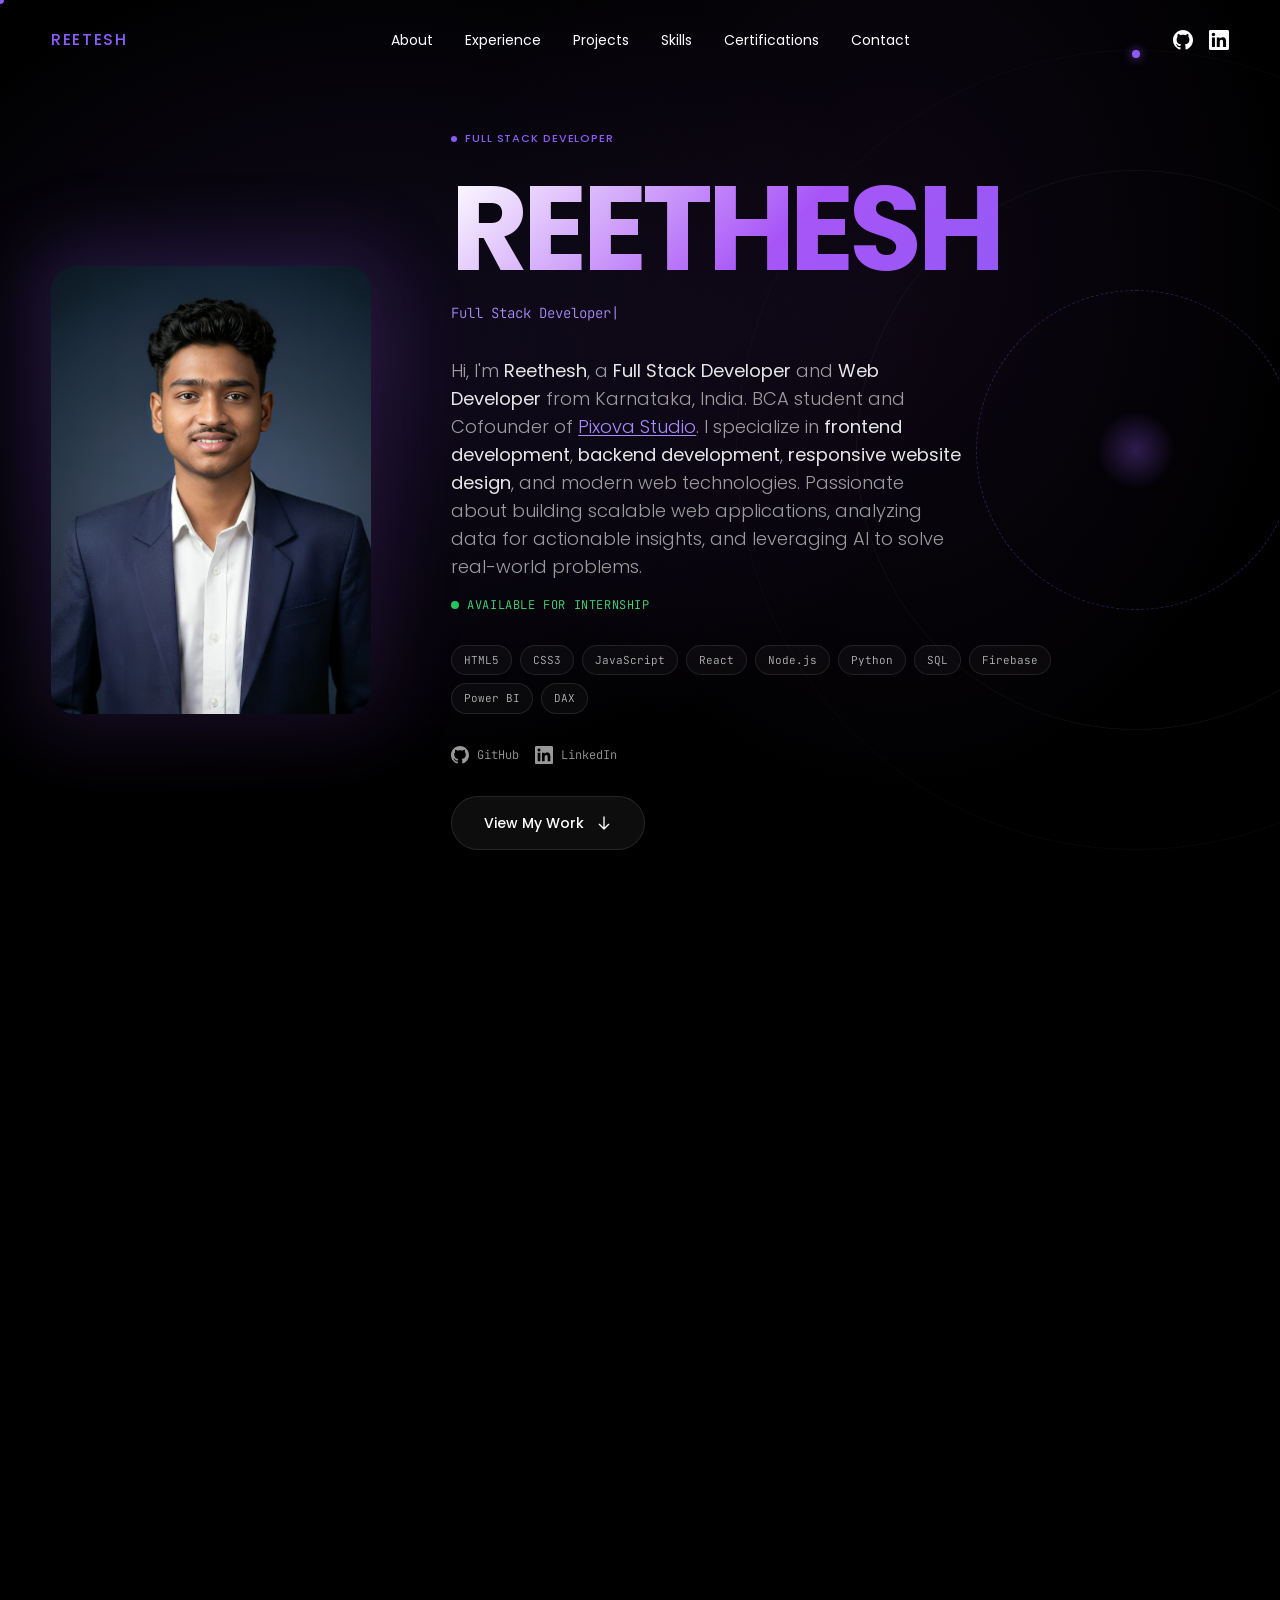
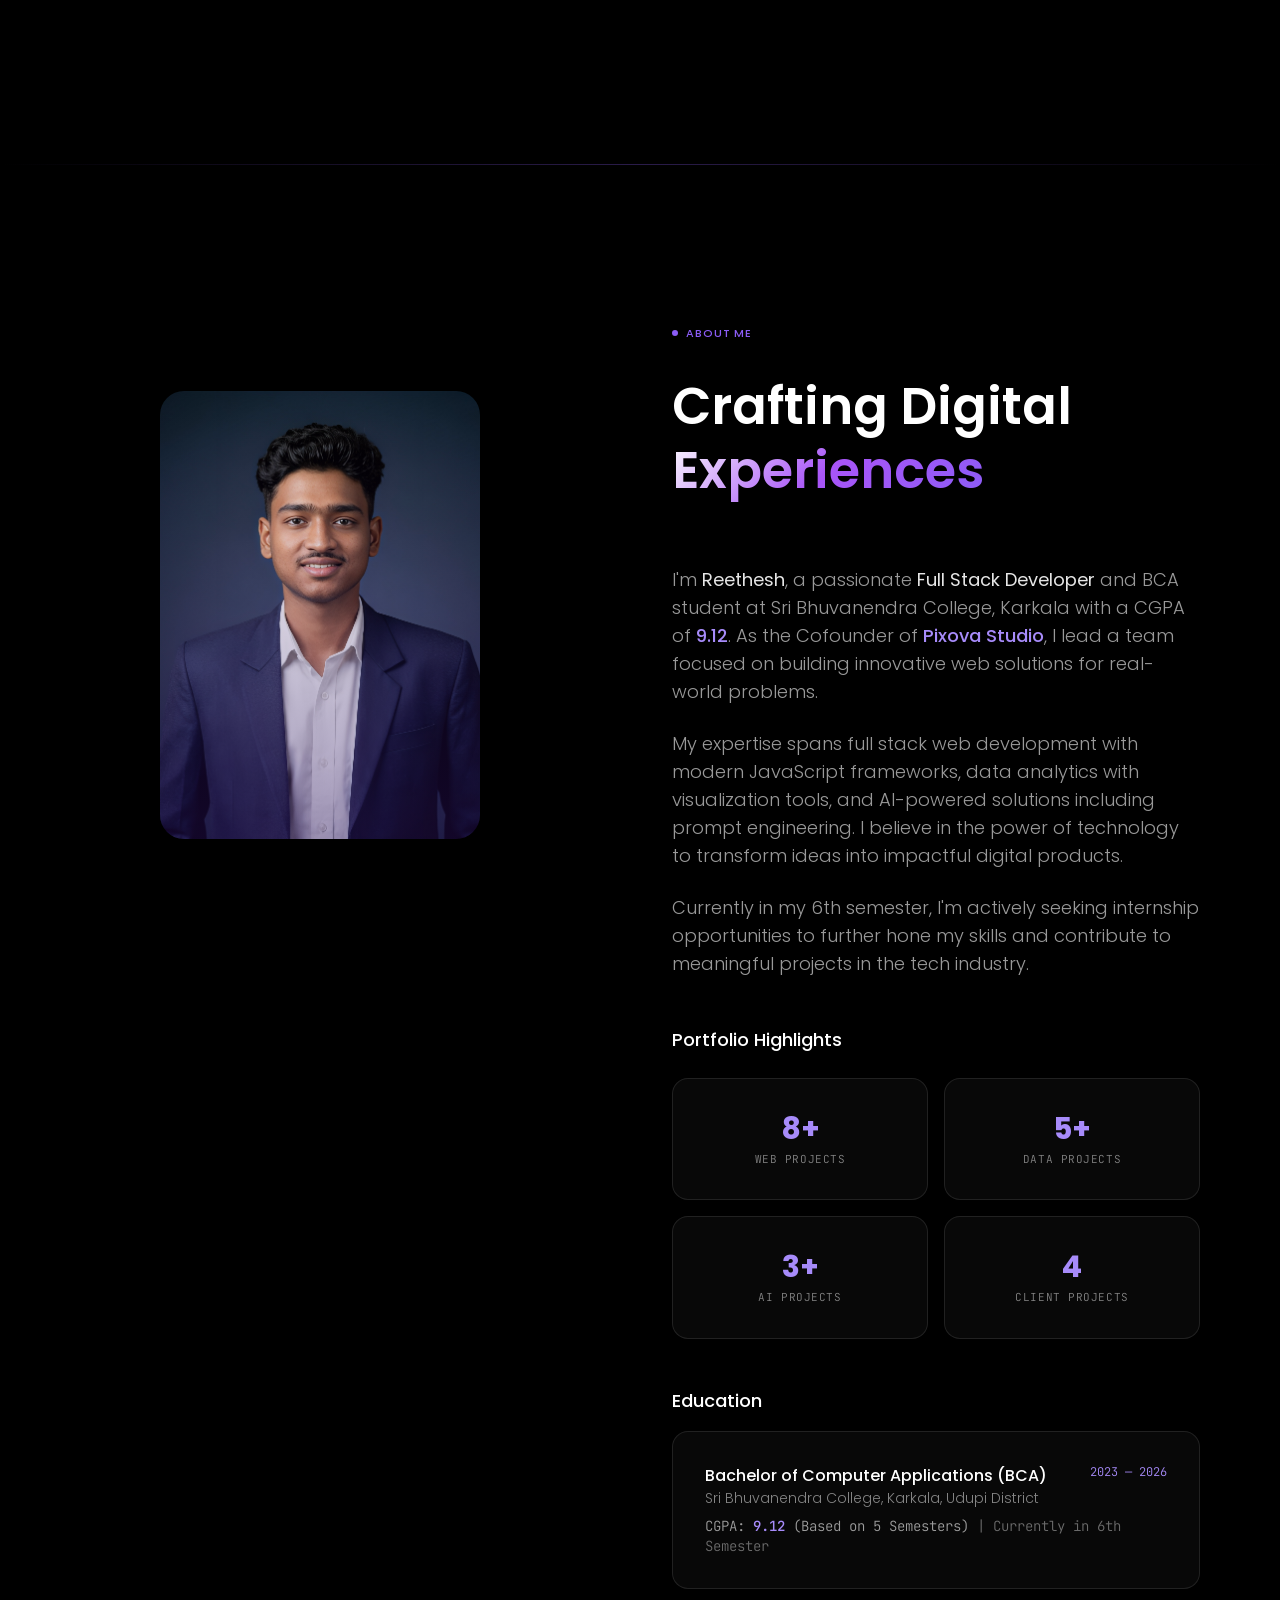
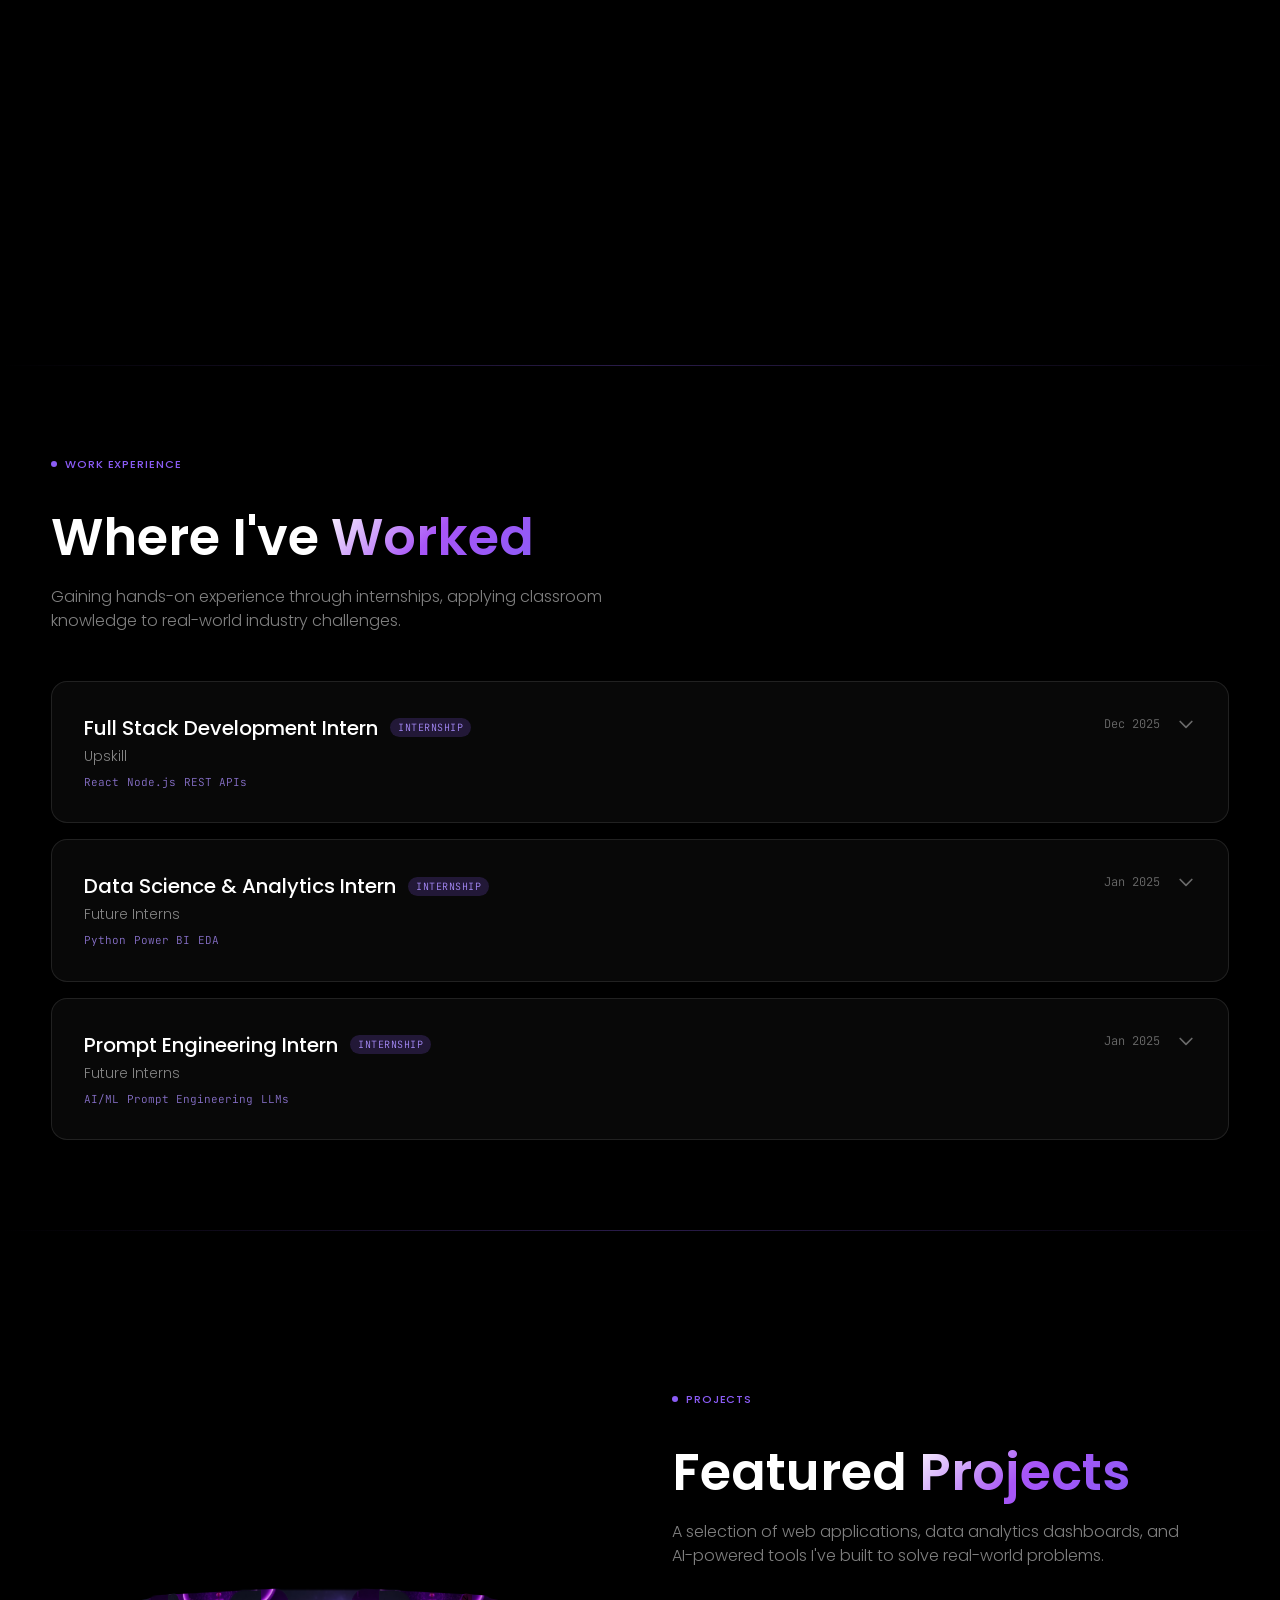
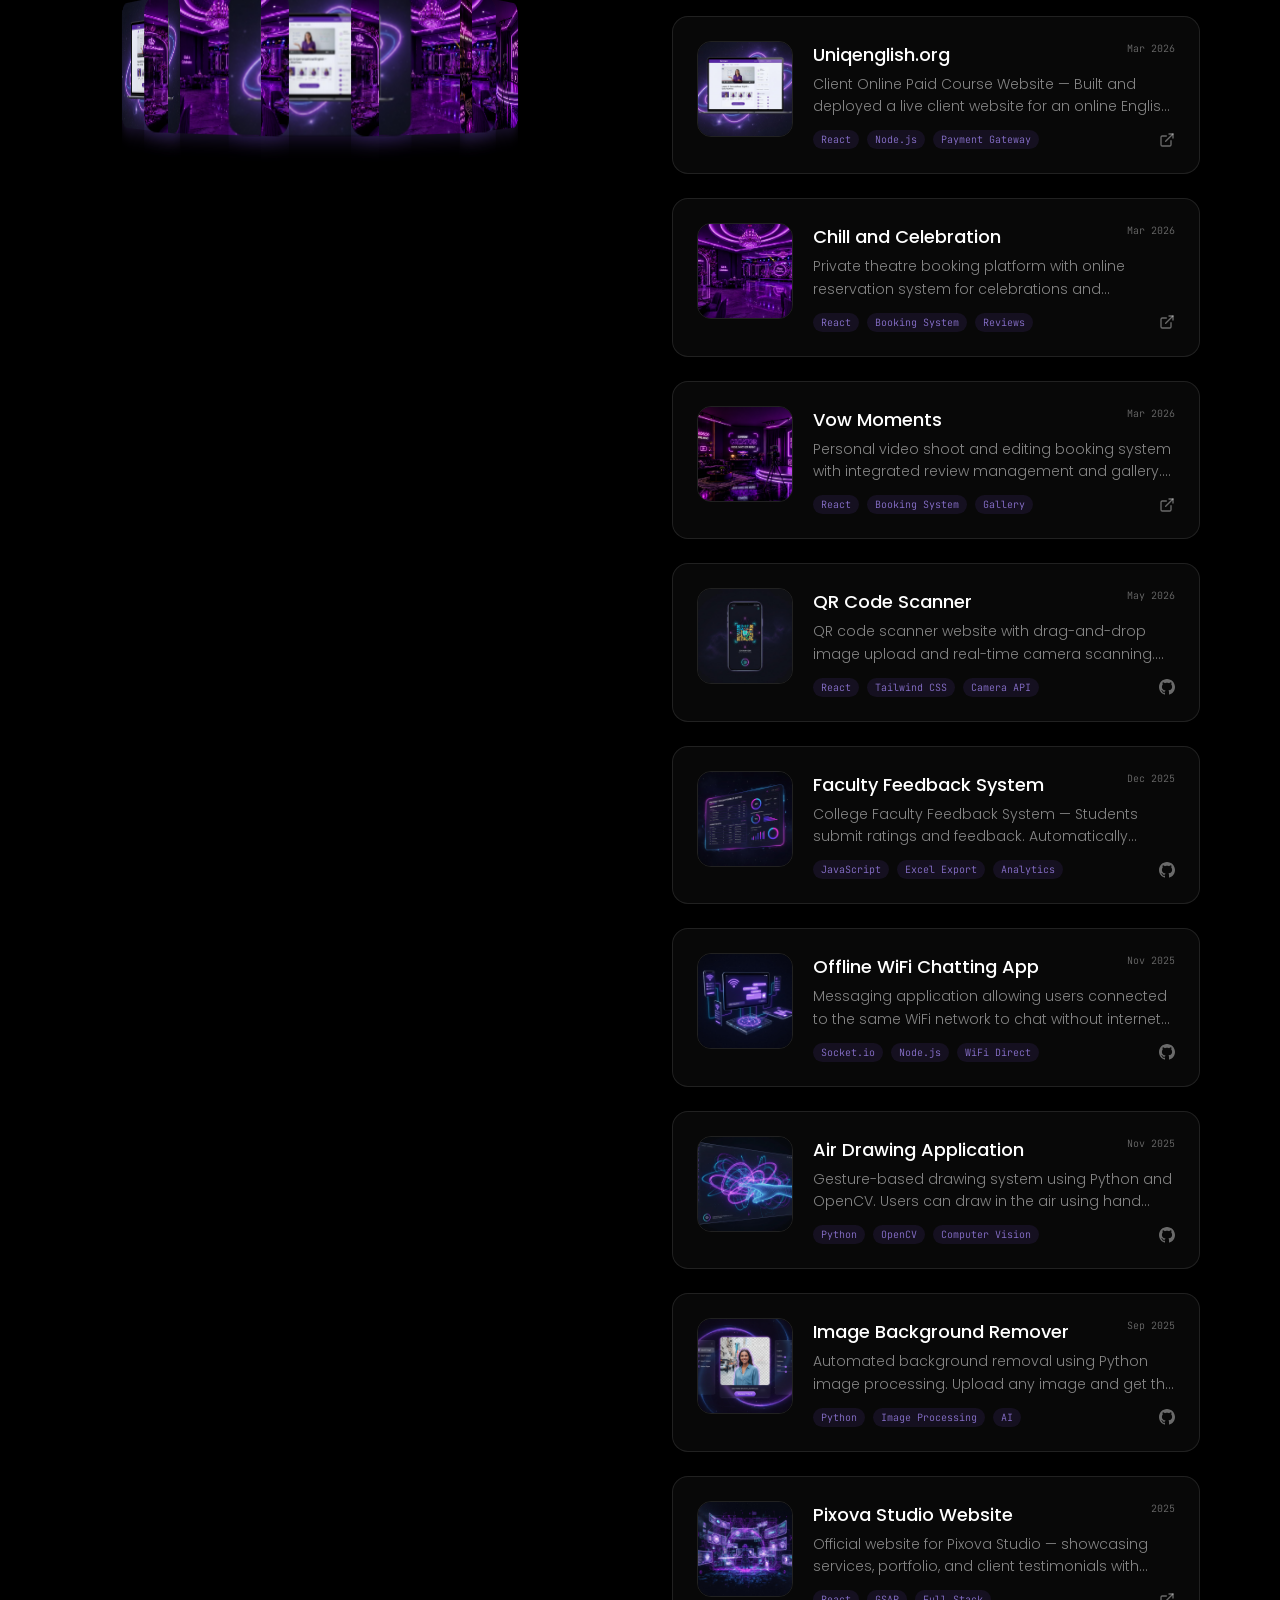
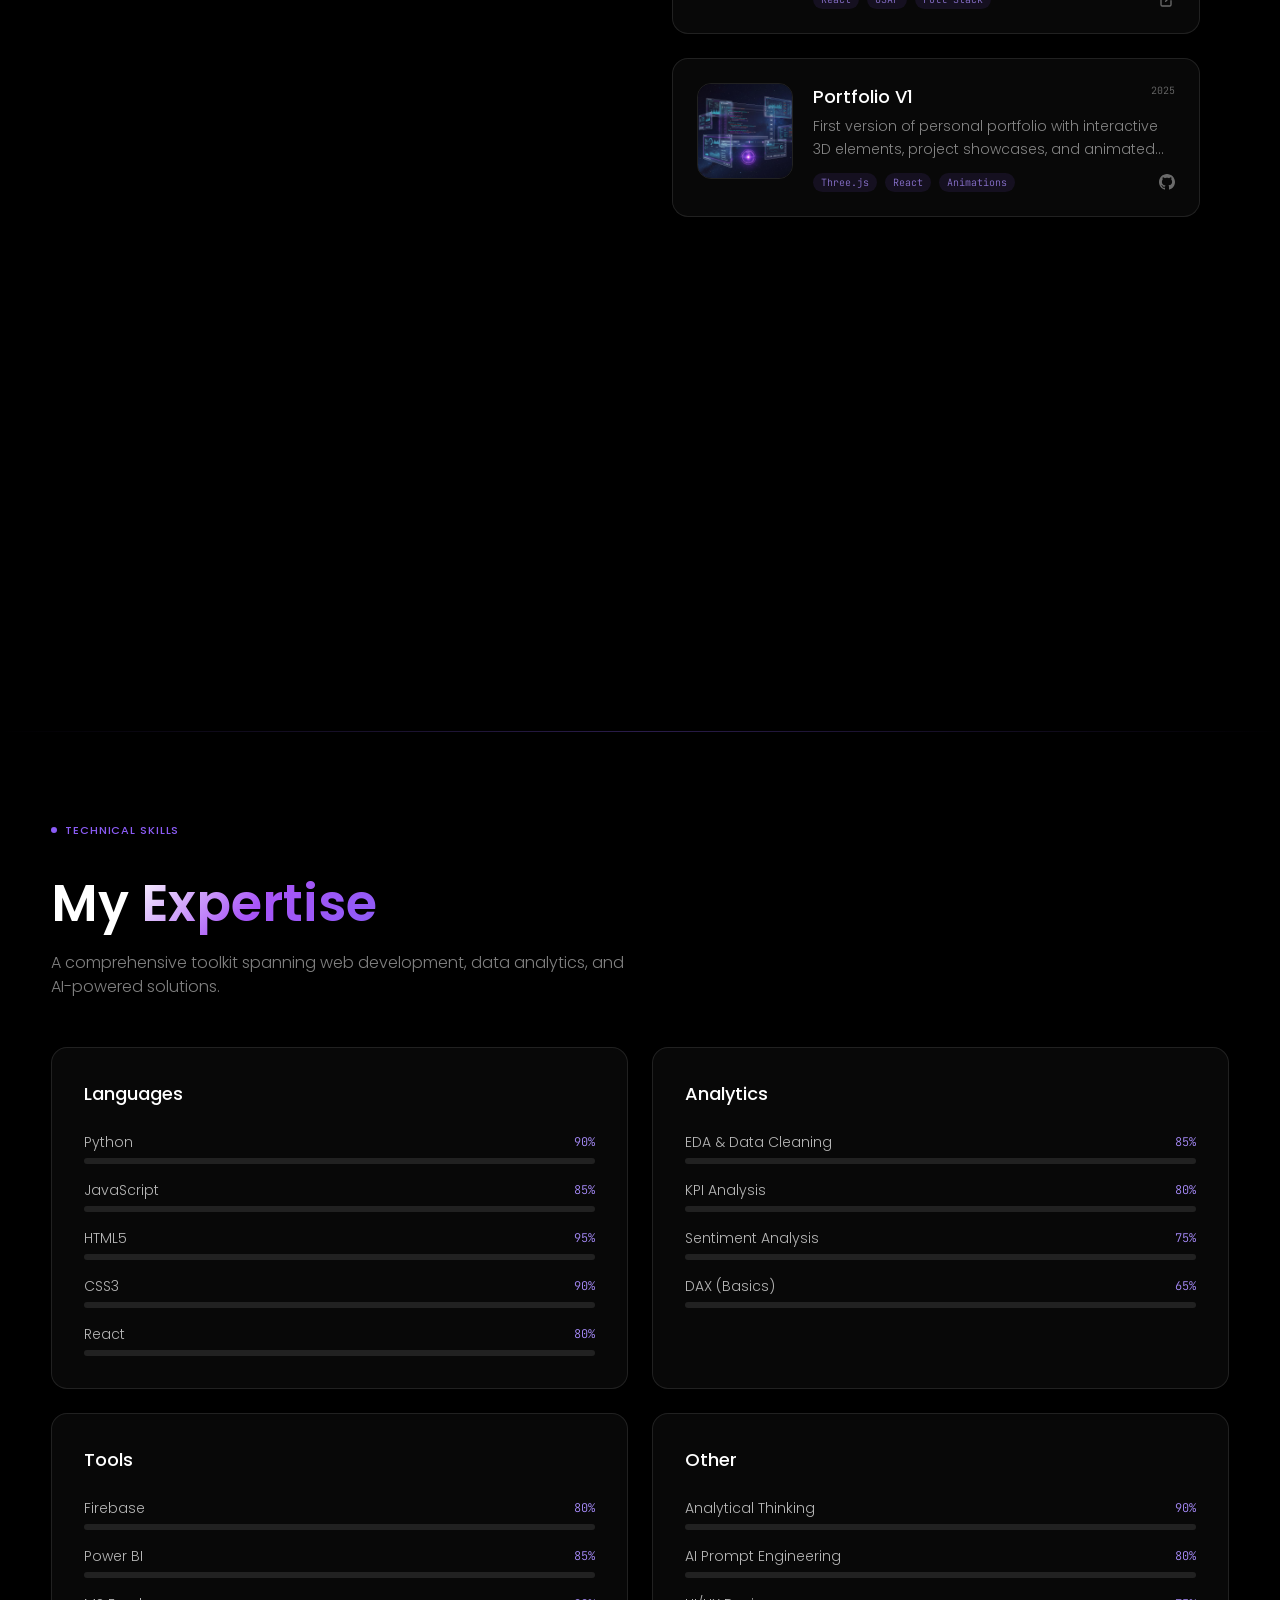
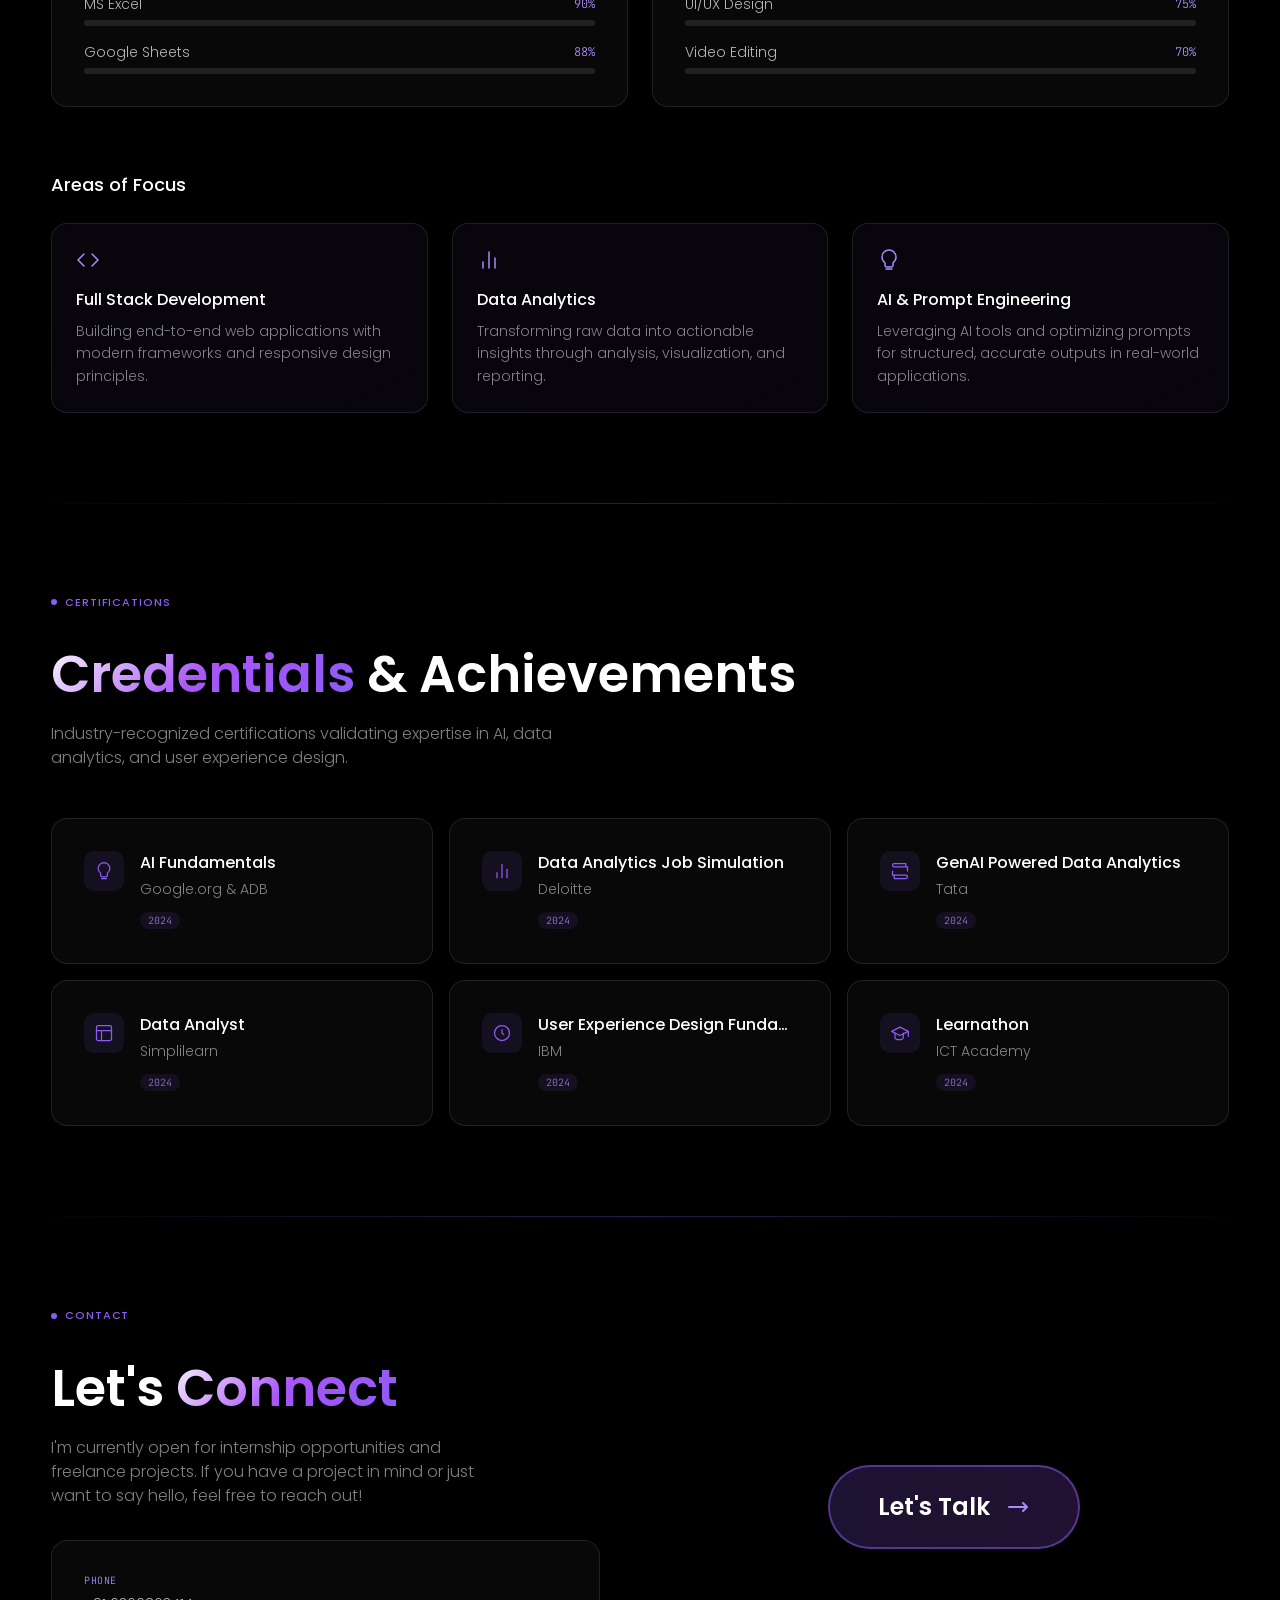
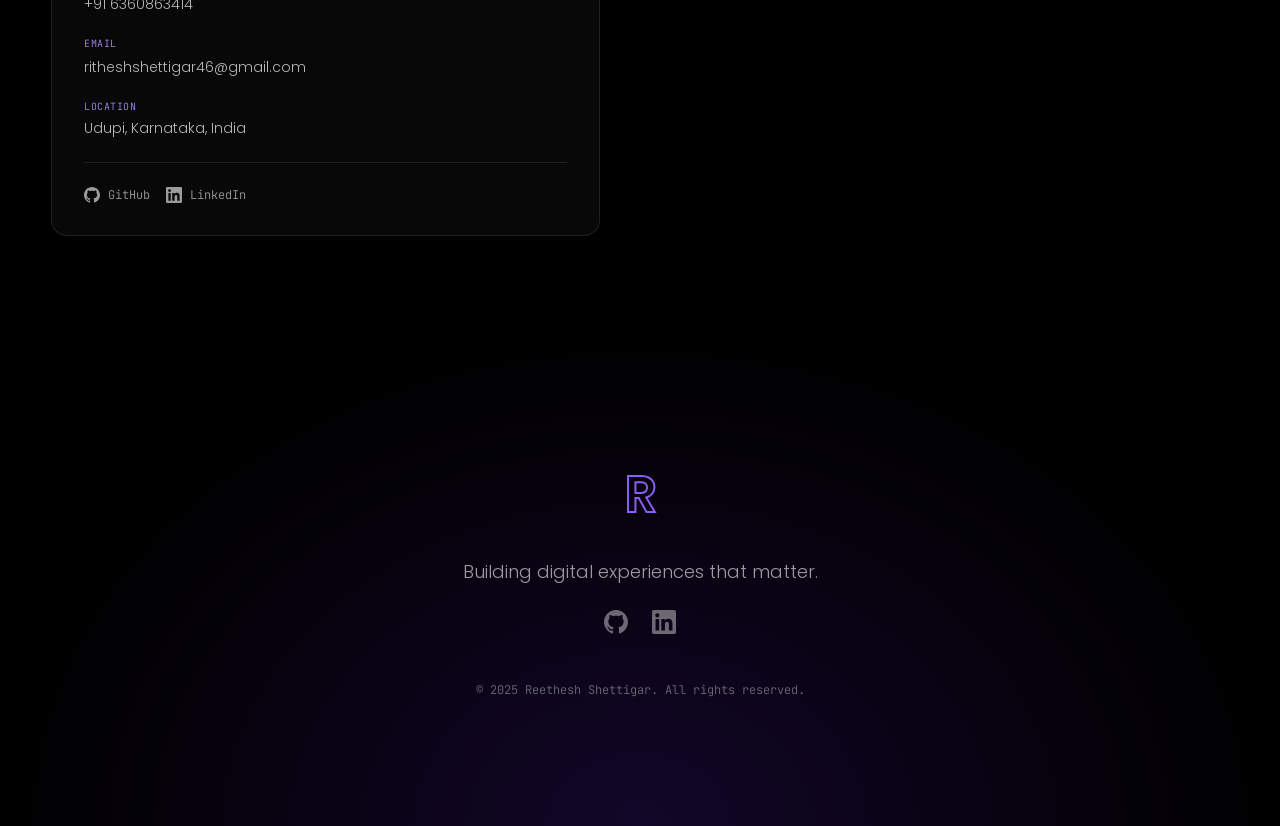
==== commit ac3351bd: "Add files via upload" ====
--- a/index.html
+++ b/index.html
@@ -4,12 +4,60 @@
 <head>
     <meta charset="UTF-8" />
     <meta name="viewport" content="width=device-width, initial-scale=1.0, maximum-scale=5.0, user-scalable=yes" />
-    <title>Reethesh — Full Stack Developer</title>
+
+    <!-- Primary Meta Tags -->
+    <title>Reethesh | Full Stack Developer & Web Developer Portfolio</title>
+    <meta name="title" content="Reethesh | Full Stack Developer & Web Developer Portfolio">
+    <meta name="description" content="Reethesh is a Full Stack Developer and Web Developer specializing in modern websites, web applications, frontend development, backend development, and responsive web design. View portfolio, projects, skills, and contact information.">
+    <meta name="keywords" content="Reethesh, Rithesh, Reethesh Developer, Rithesh Developer, Reethesh Full Stack Developer, Reethesh Web Developer, Full Stack Developer, Web Developer, Frontend Developer, Backend Developer, Software Developer, Portfolio, Karnataka Developer, BCA Student, Pixova Studio, React Developer, Node.js Developer, Python Developer">
+    <meta name="author" content="Reethesh">
+    <meta name="robots" content="index, follow">
+
+    <!-- Open Graph / Facebook -->
+    <meta property="og:type" content="website">
+    <meta property="og:url" content="https://reethesh.pixova.co4.in/">
+    <meta property="og:title" content="Reethesh | Full Stack Developer & Web Developer">
+    <meta property="og:description" content="Portfolio of Reethesh, Full Stack Developer and Web Developer specializing in modern web applications, data analytics, and AI solutions.">
+    <meta property="og:image" content="https://reethesh.pixova.co4.in/assets/portrait.jpg">
+
+    <!-- Twitter -->
+    <meta property="twitter:card" content="summary_large_image">
+    <meta property="twitter:url" content="https://reethesh.pixova.co4.in/">
+    <meta property="twitter:title" content="Reethesh | Full Stack Developer & Web Developer">
+    <meta property="twitter:description" content="Portfolio of Reethesh, Full Stack Developer and Web Developer specializing in modern web applications, data analytics, and AI solutions.">
+    <meta property="twitter:image" content="https://reethesh.pixova.co4.in/assets/portrait.jpg">
+
+    <!-- Canonical URL -->
+    <link rel="canonical" href="https://reethesh.pixova.co4.in/">
+
+    <!-- JSON-LD Schema -->
+    <script type="application/ld+json">
+        {
+            "@context": "https://schema.org",
+            "@type": "Person",
+            "name": "Reethesh",
+            "alternateName": "Rithesh",
+            "jobTitle": "Full Stack Developer",
+            "description": "Full Stack Developer and Web Developer specializing in modern web applications, data analytics, and AI solutions",
+            "url": "https://reethesh.pixova.co4.in/",
+            "image": "https://reethesh.pixova.co4.in/assets/portrait.jpg",
+            "sameAs": [
+                "https://github.com/rxth7",
+                "https://www.linkedin.com/in/reethesh-a8590b382/"
+            ],
+            "knowsAbout": ["Full Stack Development", "Web Development", "Frontend Development", "Backend Development", "React", "Node.js", "Python", "Data Analytics", "AI", "Prompt Engineering"],
+            "alumniOf": {
+                "@type": "CollegeOrUniversity",
+                "name": "Sri Bhuvanendra College"
+            }
+        }
+    </script>
+
     <link rel="preconnect" href="https://fonts.googleapis.com">
     <link rel="preconnect" href="https://fonts.gstatic.com" crossorigin>
     <link href="https://fonts.googleapis.com/css2?family=JetBrains+Mono:wght@400;500&family=Poppins:wght@300;400;500;600;700&display=swap" rel="stylesheet">
-  <script type="module" crossorigin src="./assets/index-Hsl4oOEr.js"></script>
-  <link rel="stylesheet" crossorigin href="./assets/index-BTjhApM-.css">
+  <script type="module" crossorigin src="./assets/index-Byup8n-m.js"></script>
+  <link rel="stylesheet" crossorigin href="./assets/index-CWM_oK-p.css">
 </head>
 
 <body>
--- a/assets/index-CWM_oK-p.css
+++ b/assets/index-CWM_oK-p.css
@@ -0,0 +1 @@
+*,:before,:after{--tw-border-spacing-x: 0;--tw-border-spacing-y: 0;--tw-translate-x: 0;--tw-translate-y: 0;--tw-rotate: 0;--tw-skew-x: 0;--tw-skew-y: 0;--tw-scale-x: 1;--tw-scale-y: 1;--tw-pan-x: ;--tw-pan-y: ;--tw-pinch-zoom: ;--tw-scroll-snap-strictness: proximity;--tw-gradient-from-position: ;--tw-gradient-via-position: ;--tw-gradient-to-position: ;--tw-ordinal: ;--tw-slashed-zero: ;--tw-numeric-figure: ;--tw-numeric-spacing: ;--tw-numeric-fraction: ;--tw-ring-inset: ;--tw-ring-offset-width: 0px;--tw-ring-offset-color: #fff;--tw-ring-color: rgb(59 130 246 / .5);--tw-ring-offset-shadow: 0 0 #0000;--tw-ring-shadow: 0 0 #0000;--tw-shadow: 0 0 #0000;--tw-shadow-colored: 0 0 #0000;--tw-blur: ;--tw-brightness: ;--tw-contrast: ;--tw-grayscale: ;--tw-hue-rotate: ;--tw-invert: ;--tw-saturate: ;--tw-sepia: ;--tw-drop-shadow: ;--tw-backdrop-blur: ;--tw-backdrop-brightness: ;--tw-backdrop-contrast: ;--tw-backdrop-grayscale: ;--tw-backdrop-hue-rotate: ;--tw-backdrop-invert: ;--tw-backdrop-opacity: ;--tw-backdrop-saturate: ;--tw-backdrop-sepia: ;--tw-contain-size: ;--tw-contain-layout: ;--tw-contain-paint: ;--tw-contain-style: }::backdrop{--tw-border-spacing-x: 0;--tw-border-spacing-y: 0;--tw-translate-x: 0;--tw-translate-y: 0;--tw-rotate: 0;--tw-skew-x: 0;--tw-skew-y: 0;--tw-scale-x: 1;--tw-scale-y: 1;--tw-pan-x: ;--tw-pan-y: ;--tw-pinch-zoom: ;--tw-scroll-snap-strictness: proximity;--tw-gradient-from-position: ;--tw-gradient-via-position: ;--tw-gradient-to-position: ;--tw-ordinal: ;--tw-slashed-zero: ;--tw-numeric-figure: ;--tw-numeric-spacing: ;--tw-numeric-fraction: ;--tw-ring-inset: ;--tw-ring-offset-width: 0px;--tw-ring-offset-color: #fff;--tw-ring-color: rgb(59 130 246 / .5);--tw-ring-offset-shadow: 0 0 #0000;--tw-ring-shadow: 0 0 #0000;--tw-shadow: 0 0 #0000;--tw-shadow-colored: 0 0 #0000;--tw-blur: ;--tw-brightness: ;--tw-contrast: ;--tw-grayscale: ;--tw-hue-rotate: ;--tw-invert: ;--tw-saturate: ;--tw-sepia: ;--tw-drop-shadow: ;--tw-backdrop-blur: ;--tw-backdrop-brightness: ;--tw-backdrop-contrast: ;--tw-backdrop-grayscale: ;--tw-backdrop-hue-rotate: ;--tw-backdrop-invert: ;--tw-backdrop-opacity: ;--tw-backdrop-saturate: ;--tw-backdrop-sepia: ;--tw-contain-size: ;--tw-contain-layout: ;--tw-contain-paint: ;--tw-contain-style: }*,:before,:after{box-sizing:border-box;border-width:0;border-style:solid;border-color:#e5e7eb}:before,:after{--tw-content: ""}html,:host{line-height:1.5;-webkit-text-size-adjust:100%;-moz-tab-size:4;-o-tab-size:4;tab-size:4;font-family:ui-sans-serif,system-ui,sans-serif,"Apple Color Emoji","Segoe UI Emoji",Segoe UI Symbol,"Noto Color Emoji";font-feature-settings:normal;font-variation-settings:normal;-webkit-tap-highlight-color:transparent}body{margin:0;line-height:inherit}hr{height:0;color:inherit;border-top-width:1px}abbr:where([title]){-webkit-text-decoration:underline dotted;text-decoration:underline dotted}h1,h2,h3,h4,h5,h6{font-size:inherit;font-weight:inherit}a{color:inherit;text-decoration:inherit}b,strong{font-weight:bolder}code,kbd,samp,pre{font-family:JetBrains Mono,monospace;font-feature-settings:normal;font-variation-settings:normal;font-size:1em}small{font-size:80%}sub,sup{font-size:75%;line-height:0;position:relative;vertical-align:baseline}sub{bottom:-.25em}sup{top:-.5em}table{text-indent:0;border-color:inherit;border-collapse:collapse}button,input,optgroup,select,textarea{font-family:inherit;font-feature-settings:inherit;font-variation-settings:inherit;font-size:100%;font-weight:inherit;line-height:inherit;letter-spacing:inherit;color:inherit;margin:0;padding:0}button,select{text-transform:none}button,input:where([type=button]),input:where([type=reset]),input:where([type=submit]){-webkit-appearance:button;background-color:transparent;background-image:none}:-moz-focusring{outline:auto}:-moz-ui-invalid{box-shadow:none}progress{vertical-align:baseline}::-webkit-inner-spin-button,::-webkit-outer-spin-button{height:auto}[type=search]{-webkit-appearance:textfield;outline-offset:-2px}::-webkit-search-decoration{-webkit-appearance:none}::-webkit-file-upload-button{-webkit-appearance:button;font:inherit}summary{display:list-item}blockquote,dl,dd,h1,h2,h3,h4,h5,h6,hr,figure,p,pre{margin:0}fieldset{margin:0;padding:0}legend{padding:0}ol,ul,menu{list-style:none;margin:0;padding:0}dialog{padding:0}textarea{resize:vertical}input::-moz-placeholder,textarea::-moz-placeholder{opacity:1;color:#9ca3af}input::placeholder,textarea::placeholder{opacity:1;color:#9ca3af}button,[role=button]{cursor:pointer}:disabled{cursor:default}img,svg,video,canvas,audio,iframe,embed,object{display:block;vertical-align:middle}img,video{max-width:100%;height:auto}[hidden]:where(:not([hidden=until-found])){display:none}:root{--black: #000000;--white: #ffffff;--violet: #8B5CF6;--purple: #A855F7;--deep-purple: #2E1065;--deep-violet: #4C1D95;--cyan: #06B6D4;--magenta: #EC4899;--border-dark: rgba(255, 255, 255, .1);--border-light: rgba(255, 255, 255, .2);--text-muted: rgba(255, 255, 255, .6);--text-dim: rgba(255, 255, 255, .4);--background: 0 0% 0%;--foreground: 0 0% 100%;--card: 0 0% 0%;--card-foreground: 0 0% 100%;--popover: 0 0% 0%;--popover-foreground: 0 0% 100%;--primary: 263 70% 50%;--primary-foreground: 0 0% 100%;--secondary: 270 50% 20%;--secondary-foreground: 0 0% 100%;--muted: 270 50% 15%;--muted-foreground: 0 0% 60%;--accent: 270 50% 20%;--accent-foreground: 0 0% 100%;--destructive: 0 84.2% 60.2%;--destructive-foreground: 0 0% 98%;--border: 0 0% 10%;--input: 0 0% 10%;--ring: 263 70% 50%;--radius: .625rem}html{scroll-behavior:auto}body{font-family:Poppins,sans-serif;font-weight:300;background-color:var(--black);color:var(--white);overflow-x:hidden;-webkit-font-smoothing:antialiased;-moz-osx-font-smoothing:grayscale}::-moz-selection{background-color:#8b5cf64d;color:#fff}::selection{background-color:#8b5cf64d;color:#fff}html::-webkit-scrollbar{width:0px;background:transparent}.font-mono{font-family:JetBrains Mono,monospace}.text-gradient{background:linear-gradient(135deg,#fff,#a855f7,#8b5cf6);-webkit-background-clip:text;-webkit-text-fill-color:transparent;background-clip:text}.border-glow{border:1px solid rgba(255,255,255,.1);transition:all .4s ease}.border-glow:hover{border-color:#fff3;box-shadow:0 0 30px #8b5cf626}.section-padding{padding-top:clamp(60px,10vh,160px);padding-bottom:clamp(60px,10vh,160px)}.container-main{max-width:1440px;margin:0 auto;padding-left:clamp(16px,4vw,80px);padding-right:clamp(16px,4vw,80px)}.sr-only{position:absolute;width:1px;height:1px;padding:0;margin:-1px;overflow:hidden;clip:rect(0,0,0,0);white-space:nowrap;border-width:0}.pointer-events-none{pointer-events:none}.\!visible{visibility:visible!important}.visible{visibility:visible}.invisible{visibility:hidden}.fixed{position:fixed}.absolute{position:absolute}.relative{position:relative}.-inset-4{inset:-1rem}.inset-0{inset:0}.inset-\[15\%\]{inset:15%}.inset-\[30\%\]{inset:30%}.inset-\[45\%\]{inset:45%}.inset-x-0{left:0;right:0}.inset-y-0{top:0;bottom:0}.-bottom-12{bottom:-3rem}.-left-12{left:-3rem}.-right-12{right:-3rem}.-top-12{top:-3rem}.bottom-0{bottom:0}.bottom-\[15\%\]{bottom:15%}.left-0{left:0}.left-1\/2{left:50%}.left-2{left:.5rem}.left-\[50\%\]{left:50%}.right-0{right:0}.right-1{right:.25rem}.right-2{right:.5rem}.right-3{right:.75rem}.right-4{right:1rem}.right-\[-20\%\]{right:-20%}.right-\[15\%\]{right:15%}.top-0{top:0}.top-1\.5{top:.375rem}.top-1\/2{top:50%}.top-3\.5{top:.875rem}.top-4{top:1rem}.top-\[1px\]{top:1px}.top-\[50\%\]{top:50%}.top-\[60\%\]{top:60%}.top-full{top:100%}.isolate{isolation:isolate}.-z-10{z-index:-10}.z-0{z-index:0}.z-10{z-index:10}.z-20{z-index:20}.z-50{z-index:50}.z-\[1\]{z-index:1}.z-\[9998\]{z-index:9998}.z-\[9999\]{z-index:9999}.order-first{order:-9999}.order-last{order:9999}.col-start-2{grid-column-start:2}.row-span-2{grid-row:span 2 / span 2}.row-start-1{grid-row-start:1}.\!m-0{margin:0!important}.-mx-1{margin-left:-.25rem;margin-right:-.25rem}.-my-2{margin-top:-.5rem;margin-bottom:-.5rem}.mx-2{margin-left:.5rem;margin-right:.5rem}.mx-3\.5{margin-left:.875rem;margin-right:.875rem}.mx-auto{margin-left:auto;margin-right:auto}.my-0{margin-top:0;margin-bottom:0}.my-0\.5{margin-top:.125rem;margin-bottom:.125rem}.my-1{margin-top:.25rem;margin-bottom:.25rem}.-ml-4{margin-left:-1rem}.-mt-4{margin-top:-1rem}.mb-1{margin-bottom:.25rem}.mb-1\.5{margin-bottom:.375rem}.mb-12{margin-bottom:3rem}.mb-16{margin-bottom:4rem}.mb-2{margin-bottom:.5rem}.mb-3{margin-bottom:.75rem}.mb-4{margin-bottom:1rem}.mb-6{margin-bottom:1.5rem}.mb-8{margin-bottom:2rem}.ml-1{margin-left:.25rem}.ml-2{margin-left:.5rem}.ml-4{margin-left:1rem}.ml-auto{margin-left:auto}.mt-1\.5{margin-top:.375rem}.mt-2{margin-top:.5rem}.mt-4{margin-top:1rem}.mt-6{margin-top:1.5rem}.mt-auto{margin-top:auto}.line-clamp-1{overflow:hidden;display:-webkit-box;-webkit-box-orient:vertical;-webkit-line-clamp:1}.line-clamp-2{overflow:hidden;display:-webkit-box;-webkit-box-orient:vertical;-webkit-line-clamp:2}.block{display:block}.flex{display:flex}.inline-flex{display:inline-flex}.table{display:table}.table-caption{display:table-caption}.table-cell{display:table-cell}.table-row{display:table-row}.grid{display:grid}.hidden{display:none}.aspect-square{aspect-ratio:1 / 1}.aspect-video{aspect-ratio:16 / 9}.size-10{width:2.5rem;height:2.5rem}.size-2{width:.5rem;height:.5rem}.size-2\.5{width:.625rem;height:.625rem}.size-3{width:.75rem;height:.75rem}.size-3\.5{width:.875rem;height:.875rem}.size-4{width:1rem;height:1rem}.size-6{width:1.5rem;height:1.5rem}.size-7{width:1.75rem;height:1.75rem}.size-8{width:2rem;height:2rem}.size-9{width:2.25rem;height:2.25rem}.size-auto{width:auto;height:auto}.size-full{width:100%;height:100%}.h-0\.5{height:.125rem}.h-1\.5{height:.375rem}.h-10{height:2.5rem}.h-12{height:3rem}.h-16{height:4rem}.h-2{height:.5rem}.h-2\.5{height:.625rem}.h-4{height:1rem}.h-5{height:1.25rem}.h-6{height:1.5rem}.h-7{height:1.75rem}.h-72{height:18rem}.h-8{height:2rem}.h-80{height:20rem}.h-9{height:2.25rem}.h-\[1\.15rem\]{height:1.15rem}.h-\[100px\]{height:100px}.h-\[400px\]{height:400px}.h-\[40vh\]{height:40vh}.h-\[80px\]{height:80px}.h-\[calc\(100\%-1px\)\]{height:calc(100% - 1px)}.h-\[var\(--radix-navigation-menu-viewport-height\)\]{height:var(--radix-navigation-menu-viewport-height)}.h-\[var\(--radix-select-trigger-height\)\]{height:var(--radix-select-trigger-height)}.h-auto{height:auto}.h-full{height:100%}.h-px{height:1px}.h-svh{height:100svh}.max-h-0{max-height:0px}.max-h-40{max-height:10rem}.max-h-\[300px\]{max-height:300px}.max-h-\[400px\]{max-height:400px}.min-h-0{min-height:0px}.min-h-16{min-height:4rem}.min-h-4{min-height:1rem}.min-h-\[40vh\]{min-height:40vh}.min-h-screen{min-height:100vh}.min-h-svh{min-height:100svh}.w-0{width:0px}.w-1{width:.25rem}.w-1\.5{width:.375rem}.w-10{width:2.5rem}.w-16{width:4rem}.w-2{width:.5rem}.w-2\.5{width:.625rem}.w-3{width:.75rem}.w-3\/4{width:75%}.w-4{width:1rem}.w-5{width:1.25rem}.w-56{width:14rem}.w-6{width:1.5rem}.w-64{width:16rem}.w-72{width:18rem}.w-8{width:2rem}.w-9{width:2.25rem}.w-\[100px\]{width:100px}.w-\[140px\]{width:140px}.w-\[150px\]{width:150px}.w-\[400px\]{width:400px}.w-auto{width:auto}.w-fit{width:-moz-fit-content;width:fit-content}.w-full{width:100%}.w-max{width:-moz-max-content;width:max-content}.w-px{width:1px}.min-w-0{min-width:0px}.min-w-10{min-width:2.5rem}.min-w-5{min-width:1.25rem}.min-w-8{min-width:2rem}.min-w-9{min-width:2.25rem}.min-w-\[12rem\]{min-width:12rem}.min-w-\[8rem\]{min-width:8rem}.min-w-\[var\(--radix-select-trigger-width\)\]{min-width:var(--radix-select-trigger-width)}.max-w-2xl{max-width:42rem}.max-w-\[calc\(100\%-2rem\)\]{max-width:calc(100% - 2rem)}.max-w-lg{max-width:32rem}.max-w-max{max-width:-moz-max-content;max-width:max-content}.max-w-md{max-width:28rem}.max-w-sm{max-width:24rem}.max-w-xl{max-width:36rem}.flex-1{flex:1 1 0%}.flex-shrink-0,.shrink-0{flex-shrink:0}.grow{flex-grow:1}.grow-0{flex-grow:0}.basis-full{flex-basis:100%}.caption-bottom{caption-side:bottom}.border-collapse{border-collapse:collapse}.origin-center{transform-origin:center}.-translate-x-1\/2{--tw-translate-x: -50%;transform:translate(var(--tw-translate-x),var(--tw-translate-y)) rotate(var(--tw-rotate)) skew(var(--tw-skew-x)) skewY(var(--tw-skew-y)) scaleX(var(--tw-scale-x)) scaleY(var(--tw-scale-y))}.-translate-x-px{--tw-translate-x: -1px;transform:translate(var(--tw-translate-x),var(--tw-translate-y)) rotate(var(--tw-rotate)) skew(var(--tw-skew-x)) skewY(var(--tw-skew-y)) scaleX(var(--tw-scale-x)) scaleY(var(--tw-scale-y))}.-translate-y-1\/2{--tw-translate-y: -50%;transform:translate(var(--tw-translate-x),var(--tw-translate-y)) rotate(var(--tw-rotate)) skew(var(--tw-skew-x)) skewY(var(--tw-skew-y)) scaleX(var(--tw-scale-x)) scaleY(var(--tw-scale-y))}.-translate-y-2{--tw-translate-y: -.5rem;transform:translate(var(--tw-translate-x),var(--tw-translate-y)) rotate(var(--tw-rotate)) skew(var(--tw-skew-x)) skewY(var(--tw-skew-y)) scaleX(var(--tw-scale-x)) scaleY(var(--tw-scale-y))}.-translate-y-full{--tw-translate-y: -100%;transform:translate(var(--tw-translate-x),var(--tw-translate-y)) rotate(var(--tw-rotate)) skew(var(--tw-skew-x)) skewY(var(--tw-skew-y)) scaleX(var(--tw-scale-x)) scaleY(var(--tw-scale-y))}.translate-x-\[-50\%\]{--tw-translate-x: -50%;transform:translate(var(--tw-translate-x),var(--tw-translate-y)) rotate(var(--tw-rotate)) skew(var(--tw-skew-x)) skewY(var(--tw-skew-y)) scaleX(var(--tw-scale-x)) scaleY(var(--tw-scale-y))}.translate-x-px{--tw-translate-x: 1px;transform:translate(var(--tw-translate-x),var(--tw-translate-y)) rotate(var(--tw-rotate)) skew(var(--tw-skew-x)) skewY(var(--tw-skew-y)) scaleX(var(--tw-scale-x)) scaleY(var(--tw-scale-y))}.translate-y-0{--tw-translate-y: 0px;transform:translate(var(--tw-translate-x),var(--tw-translate-y)) rotate(var(--tw-rotate)) skew(var(--tw-skew-x)) skewY(var(--tw-skew-y)) scaleX(var(--tw-scale-x)) scaleY(var(--tw-scale-y))}.translate-y-0\.5{--tw-translate-y: .125rem;transform:translate(var(--tw-translate-x),var(--tw-translate-y)) rotate(var(--tw-rotate)) skew(var(--tw-skew-x)) skewY(var(--tw-skew-y)) scaleX(var(--tw-scale-x)) scaleY(var(--tw-scale-y))}.translate-y-2{--tw-translate-y: .5rem;transform:translate(var(--tw-translate-x),var(--tw-translate-y)) rotate(var(--tw-rotate)) skew(var(--tw-skew-x)) skewY(var(--tw-skew-y)) scaleX(var(--tw-scale-x)) scaleY(var(--tw-scale-y))}.translate-y-\[-50\%\]{--tw-translate-y: -50%;transform:translate(var(--tw-translate-x),var(--tw-translate-y)) rotate(var(--tw-rotate)) skew(var(--tw-skew-x)) skewY(var(--tw-skew-y)) scaleX(var(--tw-scale-x)) scaleY(var(--tw-scale-y))}.translate-y-\[calc\(-50\%_-_2px\)\]{--tw-translate-y: calc(-50% - 2px) ;transform:translate(var(--tw-translate-x),var(--tw-translate-y)) rotate(var(--tw-rotate)) skew(var(--tw-skew-x)) skewY(var(--tw-skew-y)) scaleX(var(--tw-scale-x)) scaleY(var(--tw-scale-y))}.-rotate-45{--tw-rotate: -45deg;transform:translate(var(--tw-translate-x),var(--tw-translate-y)) rotate(var(--tw-rotate)) skew(var(--tw-skew-x)) skewY(var(--tw-skew-y)) scaleX(var(--tw-scale-x)) scaleY(var(--tw-scale-y))}.rotate-180{--tw-rotate: 180deg;transform:translate(var(--tw-translate-x),var(--tw-translate-y)) rotate(var(--tw-rotate)) skew(var(--tw-skew-x)) skewY(var(--tw-skew-y)) scaleX(var(--tw-scale-x)) scaleY(var(--tw-scale-y))}.rotate-45{--tw-rotate: 45deg;transform:translate(var(--tw-translate-x),var(--tw-translate-y)) rotate(var(--tw-rotate)) skew(var(--tw-skew-x)) skewY(var(--tw-skew-y)) scaleX(var(--tw-scale-x)) scaleY(var(--tw-scale-y))}.rotate-90{--tw-rotate: 90deg;transform:translate(var(--tw-translate-x),var(--tw-translate-y)) rotate(var(--tw-rotate)) skew(var(--tw-skew-x)) skewY(var(--tw-skew-y)) scaleX(var(--tw-scale-x)) scaleY(var(--tw-scale-y))}.transform{transform:translate(var(--tw-translate-x),var(--tw-translate-y)) rotate(var(--tw-rotate)) skew(var(--tw-skew-x)) skewY(var(--tw-skew-y)) scaleX(var(--tw-scale-x)) scaleY(var(--tw-scale-y))}@keyframes caret-blink{0%,70%,to{opacity:1}20%,50%{opacity:0}}.animate-caret-blink{animation:caret-blink 1.25s ease-out infinite}@keyframes pulse{50%{opacity:.5}}.animate-pulse{animation:pulse 2s cubic-bezier(.4,0,.6,1) infinite}@keyframes spin{to{transform:rotate(360deg)}}.animate-spin{animation:spin 1s linear infinite}.cursor-default{cursor:default}.cursor-pointer{cursor:pointer}.cursor-text{cursor:text}.touch-none{touch-action:none}.select-none{-webkit-user-select:none;-moz-user-select:none;user-select:none}.resize-none{resize:none}.resize{resize:both}.scroll-my-1{scroll-margin-top:.25rem;scroll-margin-bottom:.25rem}.scroll-py-1{scroll-padding-top:.25rem;scroll-padding-bottom:.25rem}.list-disc{list-style-type:disc}.list-none{list-style-type:none}.auto-rows-min{grid-auto-rows:min-content}.grid-cols-1{grid-template-columns:repeat(1,minmax(0,1fr))}.grid-cols-2{grid-template-columns:repeat(2,minmax(0,1fr))}.grid-cols-\[0_1fr\]{grid-template-columns:0 1fr}.grid-rows-\[auto_auto\]{grid-template-rows:auto auto}.flex-row{flex-direction:row}.flex-col{flex-direction:column}.flex-col-reverse{flex-direction:column-reverse}.flex-wrap{flex-wrap:wrap}.place-content-center{place-content:center}.items-start{align-items:flex-start}.items-end{align-items:flex-end}.items-center{align-items:center}.items-stretch{align-items:stretch}.justify-start{justify-content:flex-start}.justify-center{justify-content:center}.justify-between{justify-content:space-between}.justify-items-start{justify-items:start}.gap-0\.5{gap:.125rem}.gap-1{gap:.25rem}.gap-1\.5{gap:.375rem}.gap-2{gap:.5rem}.gap-2\.5{gap:.625rem}.gap-3{gap:.75rem}.gap-4{gap:1rem}.gap-6{gap:1.5rem}.gap-7{gap:1.75rem}.gap-8{gap:2rem}.gap-\[--spacing\(var\(--gap\)\)\]{gap:var(--spacing(var(--gap)))}.gap-y-0\.5{row-gap:.125rem}.space-y-2>:not([hidden])~:not([hidden]){--tw-space-y-reverse: 0;margin-top:calc(.5rem * calc(1 - var(--tw-space-y-reverse)));margin-bottom:calc(.5rem * var(--tw-space-y-reverse))}.space-y-3>:not([hidden])~:not([hidden]){--tw-space-y-reverse: 0;margin-top:calc(.75rem * calc(1 - var(--tw-space-y-reverse)));margin-bottom:calc(.75rem * var(--tw-space-y-reverse))}.space-y-4>:not([hidden])~:not([hidden]){--tw-space-y-reverse: 0;margin-top:calc(1rem * calc(1 - var(--tw-space-y-reverse)));margin-bottom:calc(1rem * var(--tw-space-y-reverse))}.space-y-5>:not([hidden])~:not([hidden]){--tw-space-y-reverse: 0;margin-top:calc(1.25rem * calc(1 - var(--tw-space-y-reverse)));margin-bottom:calc(1.25rem * var(--tw-space-y-reverse))}.self-start{align-self:flex-start}.self-stretch{align-self:stretch}.justify-self-end{justify-self:end}.overflow-auto{overflow:auto}.overflow-hidden{overflow:hidden}.overflow-x-auto{overflow-x:auto}.overflow-y-auto{overflow-y:auto}.overflow-x-hidden{overflow-x:hidden}.truncate{overflow:hidden;text-overflow:ellipsis;white-space:nowrap}.whitespace-nowrap{white-space:nowrap}.text-balance{text-wrap:balance}.break-words{overflow-wrap:break-word}.rounded-2xl{border-radius:1rem}.rounded-3xl{border-radius:1.5rem}.rounded-\[2px\]{border-radius:2px}.rounded-\[4px\]{border-radius:4px}.rounded-\[calc\(var\(--radius\)-5px\)\]{border-radius:calc(var(--radius) - 5px)}.rounded-\[inherit\]{border-radius:inherit}.rounded-full{border-radius:9999px}.rounded-lg{border-radius:var(--radius)}.rounded-md{border-radius:calc(var(--radius) - 2px)}.rounded-none{border-radius:0}.rounded-sm{border-radius:calc(var(--radius) - 4px)}.rounded-xl{border-radius:calc(var(--radius) + 4px)}.rounded-xs{border-radius:calc(var(--radius) - 6px)}.rounded-l-md{border-top-left-radius:calc(var(--radius) - 2px);border-bottom-left-radius:calc(var(--radius) - 2px)}.rounded-r-md{border-top-right-radius:calc(var(--radius) - 2px);border-bottom-right-radius:calc(var(--radius) - 2px)}.rounded-tl-sm{border-top-left-radius:calc(var(--radius) - 4px)}.border{border-width:1px}.border-0{border-width:0px}.border-2{border-width:2px}.border-\[1\.5px\]{border-width:1.5px}.border-y{border-top-width:1px;border-bottom-width:1px}.border-b{border-bottom-width:1px}.border-l{border-left-width:1px}.border-r{border-right-width:1px}.border-t{border-top-width:1px}.border-dashed{border-style:dashed}.border-border{border-color:hsl(var(--border))}.border-border\/50{border-color:hsl(var(--border) / .5)}.border-input{border-color:hsl(var(--input))}.border-primary{border-color:hsl(var(--primary))}.border-transparent{border-color:transparent}.border-violet-500\/50{border-color:#8b5cf680}.border-white\/10{border-color:#ffffff1a}.border-white\/\[0\.03\]{border-color:#ffffff08}.border-white\/\[0\.05\]{border-color:#ffffff0d}.border-l-transparent{border-left-color:transparent}.border-t-transparent{border-top-color:transparent}.bg-accent{background-color:hsl(var(--accent))}.bg-background{background-color:hsl(var(--background))}.bg-black{--tw-bg-opacity: 1;background-color:rgb(0 0 0 / var(--tw-bg-opacity, 1))}.bg-black\/50{background-color:#00000080}.bg-black\/85{background-color:#000000d9}.bg-border{background-color:hsl(var(--border))}.bg-card{background-color:hsl(var(--card))}.bg-destructive{--tw-bg-opacity: 1;background-color:hsl(var(--destructive) / var(--tw-bg-opacity, 1))}.bg-foreground{background-color:hsl(var(--foreground))}.bg-green-500{--tw-bg-opacity: 1;background-color:rgb(34 197 94 / var(--tw-bg-opacity, 1))}.bg-input{background-color:hsl(var(--input))}.bg-muted{background-color:hsl(var(--muted))}.bg-muted\/50{background-color:hsl(var(--muted) / .5)}.bg-popover{background-color:hsl(var(--popover))}.bg-primary{background-color:hsl(var(--primary))}.bg-primary\/20{background-color:hsl(var(--primary) / .2)}.bg-purple-500{--tw-bg-opacity: 1;background-color:rgb(168 85 247 / var(--tw-bg-opacity, 1))}.bg-secondary{background-color:hsl(var(--secondary))}.bg-transparent{background-color:transparent}.bg-violet-500{--tw-bg-opacity: 1;background-color:rgb(139 92 246 / var(--tw-bg-opacity, 1))}.bg-violet-500\/10{background-color:#8b5cf61a}.bg-violet-500\/20{background-color:#8b5cf633}.bg-white{--tw-bg-opacity: 1;background-color:rgb(255 255 255 / var(--tw-bg-opacity, 1))}.bg-white\/10{background-color:#ffffff1a}.bg-white\/\[0\.03\]{background-color:#ffffff08}.bg-white\/\[0\.05\]{background-color:#ffffff0d}.bg-gradient-to-br{background-image:linear-gradient(to bottom right,var(--tw-gradient-stops))}.bg-gradient-to-r{background-image:linear-gradient(to right,var(--tw-gradient-stops))}.bg-gradient-to-t{background-image:linear-gradient(to top,var(--tw-gradient-stops))}.from-violet-500\/20{--tw-gradient-from: rgb(139 92 246 / .2) var(--tw-gradient-from-position);--tw-gradient-to: rgb(139 92 246 / 0) var(--tw-gradient-to-position);--tw-gradient-stops: var(--tw-gradient-from), var(--tw-gradient-to)}.from-violet-500\/5{--tw-gradient-from: rgb(139 92 246 / .05) var(--tw-gradient-from-position);--tw-gradient-to: rgb(139 92 246 / 0) var(--tw-gradient-to-position);--tw-gradient-stops: var(--tw-gradient-from), var(--tw-gradient-to)}.from-violet-950\/40{--tw-gradient-from: rgb(46 16 101 / .4) var(--tw-gradient-from-position);--tw-gradient-to: rgb(46 16 101 / 0) var(--tw-gradient-to-position);--tw-gradient-stops: var(--tw-gradient-from), var(--tw-gradient-to)}.to-purple-500\/20{--tw-gradient-to: rgb(168 85 247 / .2) var(--tw-gradient-to-position)}.to-purple-500\/5{--tw-gradient-to: rgb(168 85 247 / .05) var(--tw-gradient-to-position)}.to-transparent{--tw-gradient-to: transparent var(--tw-gradient-to-position)}.fill-current{fill:currentColor}.fill-foreground{fill:hsl(var(--foreground))}.fill-primary{fill:hsl(var(--primary))}.object-cover{-o-object-fit:cover;object-fit:cover}.p-0{padding:0}.p-1{padding:.25rem}.p-2{padding:.5rem}.p-3{padding:.75rem}.p-4{padding:1rem}.p-5{padding:1.25rem}.p-6{padding:1.5rem}.p-\[3px\]{padding:3px}.p-px{padding:1px}.px-1{padding-left:.25rem;padding-right:.25rem}.px-1\.5{padding-left:.375rem;padding-right:.375rem}.px-2{padding-left:.5rem;padding-right:.5rem}.px-2\.5{padding-left:.625rem;padding-right:.625rem}.px-3{padding-left:.75rem;padding-right:.75rem}.px-4{padding-left:1rem;padding-right:1rem}.px-6{padding-left:1.5rem;padding-right:1.5rem}.px-8{padding-left:2rem;padding-right:2rem}.py-0\.5{padding-top:.125rem;padding-bottom:.125rem}.py-1{padding-top:.25rem;padding-bottom:.25rem}.py-1\.5{padding-top:.375rem;padding-bottom:.375rem}.py-12{padding-top:3rem;padding-bottom:3rem}.py-16{padding-top:4rem;padding-bottom:4rem}.py-2{padding-top:.5rem;padding-bottom:.5rem}.py-3{padding-top:.75rem;padding-bottom:.75rem}.py-4{padding-top:1rem;padding-bottom:1rem}.py-5{padding-top:1.25rem;padding-bottom:1.25rem}.py-6{padding-top:1.5rem;padding-bottom:1.5rem}.py-8{padding-top:2rem;padding-bottom:2rem}.pb-10{padding-bottom:2.5rem}.pb-3{padding-bottom:.75rem}.pb-4{padding-bottom:1rem}.pb-6{padding-bottom:1.5rem}.pl-2{padding-left:.5rem}.pl-3{padding-left:.75rem}.pl-4{padding-left:1rem}.pl-8{padding-left:2rem}.pr-1{padding-right:.25rem}.pr-2{padding-right:.5rem}.pr-2\.5{padding-right:.625rem}.pr-3{padding-right:.75rem}.pr-8{padding-right:2rem}.pt-0{padding-top:0}.pt-2{padding-top:.5rem}.pt-20{padding-top:5rem}.pt-3{padding-top:.75rem}.pt-4{padding-top:1rem}.pt-6{padding-top:1.5rem}.text-left{text-align:left}.text-center{text-align:center}.align-middle{vertical-align:middle}.font-mono{font-family:JetBrains Mono,monospace}.font-poppins{font-family:Poppins,sans-serif}.font-sans{font-family:ui-sans-serif,system-ui,sans-serif,"Apple Color Emoji","Segoe UI Emoji",Segoe UI Symbol,"Noto Color Emoji"}.text-2xl{font-size:1.5rem;line-height:2rem}.text-\[0\.8rem\]{font-size:.8rem}.text-\[10px\]{font-size:10px}.text-\[11px\]{font-size:11px}.text-\[clamp\(32px\,4vw\,56px\)\]{font-size:clamp(32px,4vw,56px)}.text-\[clamp\(40px\,12vw\,120px\)\]{font-size:clamp(40px,12vw,120px)}.text-\[clamp\(40px\,8vw\,120px\)\]{font-size:clamp(40px,8vw,120px)}.text-base{font-size:1rem;line-height:1.5rem}.text-lg{font-size:1.125rem;line-height:1.75rem}.text-sm{font-size:.875rem;line-height:1.25rem}.text-sm\/relaxed{font-size:.875rem;line-height:1.625}.text-xs{font-size:.75rem;line-height:1rem}.font-bold{font-weight:700}.font-light{font-weight:300}.font-medium{font-weight:500}.font-normal{font-weight:400}.font-semibold{font-weight:600}.uppercase{text-transform:uppercase}.tabular-nums{--tw-numeric-spacing: tabular-nums;font-variant-numeric:var(--tw-ordinal) var(--tw-slashed-zero) var(--tw-numeric-figure) var(--tw-numeric-spacing) var(--tw-numeric-fraction)}.leading-\[0\.95\]{line-height:.95}.leading-none{line-height:1}.leading-normal{line-height:1.5}.leading-relaxed{line-height:1.625}.leading-snug{line-height:1.375}.leading-tight{line-height:1.25}.tracking-\[-0\.04em\]{letter-spacing:-.04em}.tracking-\[0\.08em\]{letter-spacing:.08em}.tracking-\[0\.1em\]{letter-spacing:.1em}.tracking-tight{letter-spacing:-.025em}.tracking-wider{letter-spacing:.05em}.tracking-widest{letter-spacing:.1em}.text-accent-foreground{color:hsl(var(--accent-foreground))}.text-background{color:hsl(var(--background))}.text-card-foreground{color:hsl(var(--card-foreground))}.text-current{color:currentColor}.text-destructive{--tw-text-opacity: 1;color:hsl(var(--destructive) / var(--tw-text-opacity, 1))}.text-foreground{color:hsl(var(--foreground))}.text-green-400{--tw-text-opacity: 1;color:rgb(74 222 128 / var(--tw-text-opacity, 1))}.text-muted-foreground{color:hsl(var(--muted-foreground))}.text-popover-foreground{color:hsl(var(--popover-foreground))}.text-primary{color:hsl(var(--primary))}.text-primary-foreground{color:hsl(var(--primary-foreground))}.text-secondary-foreground{color:hsl(var(--secondary-foreground))}.text-violet-400{--tw-text-opacity: 1;color:rgb(167 139 250 / var(--tw-text-opacity, 1))}.text-violet-400\/80{color:#a78bfacc}.text-violet-500{--tw-text-opacity: 1;color:rgb(139 92 246 / var(--tw-text-opacity, 1))}.text-white{--tw-text-opacity: 1;color:rgb(255 255 255 / var(--tw-text-opacity, 1))}.text-white\/40{color:#fff6}.text-white\/50{color:#ffffff80}.text-white\/60{color:#fff9}.text-white\/70{color:#ffffffb3}.text-white\/90{color:#ffffffe6}.underline{text-decoration-line:underline}.underline-offset-2{text-underline-offset:2px}.underline-offset-4{text-underline-offset:4px}.opacity-0{opacity:0}.opacity-100{opacity:1}.opacity-40{opacity:.4}.opacity-50{opacity:.5}.opacity-60{opacity:.6}.opacity-70{opacity:.7}.mix-blend-difference{mix-blend-mode:difference}.shadow{--tw-shadow: 0 1px 3px 0 rgb(0 0 0 / .1), 0 1px 2px -1px rgb(0 0 0 / .1);--tw-shadow-colored: 0 1px 3px 0 var(--tw-shadow-color), 0 1px 2px -1px var(--tw-shadow-color);box-shadow:var(--tw-ring-offset-shadow, 0 0 #0000),var(--tw-ring-shadow, 0 0 #0000),var(--tw-shadow)}.shadow-2xl{--tw-shadow: 0 25px 50px -12px rgb(0 0 0 / .25);--tw-shadow-colored: 0 25px 50px -12px var(--tw-shadow-color);box-shadow:var(--tw-ring-offset-shadow, 0 0 #0000),var(--tw-ring-shadow, 0 0 #0000),var(--tw-shadow)}.shadow-\[0_0_0_1px_hsl\(var\(--sidebar-border\)\)\]{--tw-shadow: 0 0 0 1px hsl(var(--sidebar-border));--tw-shadow-colored: 0 0 0 1px var(--tw-shadow-color);box-shadow:var(--tw-ring-offset-shadow, 0 0 #0000),var(--tw-ring-shadow, 0 0 #0000),var(--tw-shadow)}.shadow-\[0_0_10px_rgba\(139\,92\,246\,0\.8\)\]{--tw-shadow: 0 0 10px rgba(139,92,246,.8);--tw-shadow-colored: 0 0 10px var(--tw-shadow-color);box-shadow:var(--tw-ring-offset-shadow, 0 0 #0000),var(--tw-ring-shadow, 0 0 #0000),var(--tw-shadow)}.shadow-\[0_0_8px_rgba\(168\,85\,247\,0\.8\)\]{--tw-shadow: 0 0 8px rgba(168,85,247,.8);--tw-shadow-colored: 0 0 8px var(--tw-shadow-color);box-shadow:var(--tw-ring-offset-shadow, 0 0 #0000),var(--tw-ring-shadow, 0 0 #0000),var(--tw-shadow)}.shadow-lg{--tw-shadow: 0 10px 15px -3px rgb(0 0 0 / .1), 0 4px 6px -4px rgb(0 0 0 / .1);--tw-shadow-colored: 0 10px 15px -3px var(--tw-shadow-color), 0 4px 6px -4px var(--tw-shadow-color);box-shadow:var(--tw-ring-offset-shadow, 0 0 #0000),var(--tw-ring-shadow, 0 0 #0000),var(--tw-shadow)}.shadow-md{--tw-shadow: 0 4px 6px -1px rgb(0 0 0 / .1), 0 2px 4px -2px rgb(0 0 0 / .1);--tw-shadow-colored: 0 4px 6px -1px var(--tw-shadow-color), 0 2px 4px -2px var(--tw-shadow-color);box-shadow:var(--tw-ring-offset-shadow, 0 0 #0000),var(--tw-ring-shadow, 0 0 #0000),var(--tw-shadow)}.shadow-none{--tw-shadow: 0 0 #0000;--tw-shadow-colored: 0 0 #0000;box-shadow:var(--tw-ring-offset-shadow, 0 0 #0000),var(--tw-ring-shadow, 0 0 #0000),var(--tw-shadow)}.shadow-sm{--tw-shadow: 0 1px 2px 0 rgb(0 0 0 / .05);--tw-shadow-colored: 0 1px 2px 0 var(--tw-shadow-color);box-shadow:var(--tw-ring-offset-shadow, 0 0 #0000),var(--tw-ring-shadow, 0 0 #0000),var(--tw-shadow)}.shadow-xl{--tw-shadow: 0 20px 25px -5px rgb(0 0 0 / .1), 0 8px 10px -6px rgb(0 0 0 / .1);--tw-shadow-colored: 0 20px 25px -5px var(--tw-shadow-color), 0 8px 10px -6px var(--tw-shadow-color);box-shadow:var(--tw-ring-offset-shadow, 0 0 #0000),var(--tw-ring-shadow, 0 0 #0000),var(--tw-shadow)}.shadow-xs{--tw-shadow: 0 1px 2px 0 rgb(0 0 0 / .05);--tw-shadow-colored: 0 1px 2px 0 var(--tw-shadow-color);box-shadow:var(--tw-ring-offset-shadow, 0 0 #0000),var(--tw-ring-shadow, 0 0 #0000),var(--tw-shadow)}.outline-none{outline:2px solid transparent;outline-offset:2px}.outline{outline-style:solid}.ring-0{--tw-ring-offset-shadow: var(--tw-ring-inset) 0 0 0 var(--tw-ring-offset-width) var(--tw-ring-offset-color);--tw-ring-shadow: var(--tw-ring-inset) 0 0 0 calc(0px + var(--tw-ring-offset-width)) var(--tw-ring-color);box-shadow:var(--tw-ring-offset-shadow),var(--tw-ring-shadow),var(--tw-shadow, 0 0 #0000)}.ring-ring\/50{--tw-ring-color: hsl(var(--ring) / .5)}.ring-offset-background{--tw-ring-offset-color: hsl(var(--background))}.blur{--tw-blur: blur(8px);filter:var(--tw-blur) var(--tw-brightness) var(--tw-contrast) var(--tw-grayscale) var(--tw-hue-rotate) var(--tw-invert) var(--tw-saturate) var(--tw-sepia) var(--tw-drop-shadow)}.blur-2xl{--tw-blur: blur(40px);filter:var(--tw-blur) var(--tw-brightness) var(--tw-contrast) var(--tw-grayscale) var(--tw-hue-rotate) var(--tw-invert) var(--tw-saturate) var(--tw-sepia) var(--tw-drop-shadow)}.blur-xl{--tw-blur: blur(24px);filter:var(--tw-blur) var(--tw-brightness) var(--tw-contrast) var(--tw-grayscale) var(--tw-hue-rotate) var(--tw-invert) var(--tw-saturate) var(--tw-sepia) var(--tw-drop-shadow)}.filter{filter:var(--tw-blur) var(--tw-brightness) var(--tw-contrast) var(--tw-grayscale) var(--tw-hue-rotate) var(--tw-invert) var(--tw-saturate) var(--tw-sepia) var(--tw-drop-shadow)}.backdrop-blur-xl{--tw-backdrop-blur: blur(24px);-webkit-backdrop-filter:var(--tw-backdrop-blur) var(--tw-backdrop-brightness) var(--tw-backdrop-contrast) var(--tw-backdrop-grayscale) var(--tw-backdrop-hue-rotate) var(--tw-backdrop-invert) var(--tw-backdrop-opacity) var(--tw-backdrop-saturate) var(--tw-backdrop-sepia);backdrop-filter:var(--tw-backdrop-blur) var(--tw-backdrop-brightness) var(--tw-backdrop-contrast) var(--tw-backdrop-grayscale) var(--tw-backdrop-hue-rotate) var(--tw-backdrop-invert) var(--tw-backdrop-opacity) var(--tw-backdrop-saturate) var(--tw-backdrop-sepia)}.transition{transition-property:color,background-color,border-color,text-decoration-color,fill,stroke,opacity,box-shadow,transform,filter,backdrop-filter;transition-timing-function:cubic-bezier(.4,0,.2,1);transition-duration:.15s}.transition-\[color\,box-shadow\]{transition-property:color,box-shadow;transition-timing-function:cubic-bezier(.4,0,.2,1);transition-duration:.15s}.transition-\[left\,right\,width\]{transition-property:left,right,width;transition-timing-function:cubic-bezier(.4,0,.2,1);transition-duration:.15s}.transition-\[margin\,opacity\]{transition-property:margin,opacity;transition-timing-function:cubic-bezier(.4,0,.2,1);transition-duration:.15s}.transition-\[width\,height\,background-color\]{transition-property:width,height,background-color;transition-timing-function:cubic-bezier(.4,0,.2,1);transition-duration:.15s}.transition-\[width\,height\,padding\]{transition-property:width,height,padding;transition-timing-function:cubic-bezier(.4,0,.2,1);transition-duration:.15s}.transition-\[width\]{transition-property:width;transition-timing-function:cubic-bezier(.4,0,.2,1);transition-duration:.15s}.transition-all{transition-property:all;transition-timing-function:cubic-bezier(.4,0,.2,1);transition-duration:.15s}.transition-colors{transition-property:color,background-color,border-color,text-decoration-color,fill,stroke;transition-timing-function:cubic-bezier(.4,0,.2,1);transition-duration:.15s}.transition-none{transition-property:none}.transition-opacity{transition-property:opacity;transition-timing-function:cubic-bezier(.4,0,.2,1);transition-duration:.15s}.transition-shadow{transition-property:box-shadow;transition-timing-function:cubic-bezier(.4,0,.2,1);transition-duration:.15s}.transition-transform{transition-property:transform;transition-timing-function:cubic-bezier(.4,0,.2,1);transition-duration:.15s}.duration-100{transition-duration:.1s}.duration-1000{transition-duration:1s}.duration-200{transition-duration:.2s}.duration-300{transition-duration:.3s}.duration-500{transition-duration:.5s}.ease-in-out{transition-timing-function:cubic-bezier(.4,0,.2,1)}.ease-linear{transition-timing-function:linear}.ease-out{transition-timing-function:cubic-bezier(0,0,.2,1)}@keyframes enter{0%{opacity:var(--tw-enter-opacity, 1);transform:translate3d(var(--tw-enter-translate-x, 0),var(--tw-enter-translate-y, 0),0) scale3d(var(--tw-enter-scale, 1),var(--tw-enter-scale, 1),var(--tw-enter-scale, 1)) rotate(var(--tw-enter-rotate, 0))}}@keyframes exit{to{opacity:var(--tw-exit-opacity, 1);transform:translate3d(var(--tw-exit-translate-x, 0),var(--tw-exit-translate-y, 0),0) scale3d(var(--tw-exit-scale, 1),var(--tw-exit-scale, 1),var(--tw-exit-scale, 1)) rotate(var(--tw-exit-rotate, 0))}}.animate-in{animation-name:enter;animation-duration:.15s;--tw-enter-opacity: initial;--tw-enter-scale: initial;--tw-enter-rotate: initial;--tw-enter-translate-x: initial;--tw-enter-translate-y: initial}.fade-in-0{--tw-enter-opacity: 0}.zoom-in-95{--tw-enter-scale: .95}.duration-100{animation-duration:.1s}.duration-1000{animation-duration:1s}.duration-200{animation-duration:.2s}.duration-300{animation-duration:.3s}.duration-500{animation-duration:.5s}.ease-in-out{animation-timing-function:cubic-bezier(.4,0,.2,1)}.ease-linear{animation-timing-function:linear}.ease-out{animation-timing-function:cubic-bezier(0,0,.2,1)}*{-webkit-tap-highlight-color:rgba(139,92,246,.2)}button,a{-webkit-touch-callout:none}@keyframes blob-drift-1{0%,to{background-position:30% 40%}50%{background-position:70% 60%}}@keyframes blob-drift-2{0%,to{background-position:70% 30%}50%{background-position:30% 70%}}@keyframes pulse-glow{0%,to{filter:drop-shadow(0 0 20px rgba(139,92,246,.3))}50%{filter:drop-shadow(0 0 20px rgba(139,92,246,.8))}}@keyframes float{0%,to{transform:translateY(0)}50%{transform:translateY(-10px)}}.animate-blob-1{animation:blob-drift-1 20s linear infinite}.animate-blob-2{animation:blob-drift-2 15s ease-in-out infinite}.animate-pulse-glow{animation:pulse-glow 3s ease-in-out infinite}.\[--cell-size\:--spacing\(8\)\]{--cell-size: var(--spacing(8))}.group:hover .group-hover\:text-gradient{background:linear-gradient(135deg,#fff,#a855f7,#8b5cf6);-webkit-background-clip:text;-webkit-text-fill-color:transparent;background-clip:text}.selection\:bg-primary *::-moz-selection{background-color:hsl(var(--primary))}.selection\:bg-primary *::selection{background-color:hsl(var(--primary))}.selection\:text-primary-foreground *::-moz-selection{color:hsl(var(--primary-foreground))}.selection\:text-primary-foreground *::selection{color:hsl(var(--primary-foreground))}.selection\:bg-primary::-moz-selection{background-color:hsl(var(--primary))}.selection\:bg-primary::selection{background-color:hsl(var(--primary))}.selection\:text-primary-foreground::-moz-selection{color:hsl(var(--primary-foreground))}.selection\:text-primary-foreground::selection{color:hsl(var(--primary-foreground))}.file\:inline-flex::file-selector-button{display:inline-flex}.file\:h-7::file-selector-button{height:1.75rem}.file\:border-0::file-selector-button{border-width:0px}.file\:bg-transparent::file-selector-button{background-color:transparent}.file\:text-sm::file-selector-button{font-size:.875rem;line-height:1.25rem}.file\:font-medium::file-selector-button{font-weight:500}.file\:text-foreground::file-selector-button{color:hsl(var(--foreground))}.placeholder\:text-muted-foreground::-moz-placeholder{color:hsl(var(--muted-foreground))}.placeholder\:text-muted-foreground::placeholder{color:hsl(var(--muted-foreground))}.after\:absolute:after{content:var(--tw-content);position:absolute}.after\:-inset-2:after{content:var(--tw-content);inset:-.5rem}.after\:inset-y-0:after{content:var(--tw-content);top:0;bottom:0}.after\:left-1\/2:after{content:var(--tw-content);left:50%}.after\:w-1:after{content:var(--tw-content);width:.25rem}.after\:w-\[2px\]:after{content:var(--tw-content);width:2px}.after\:-translate-x-1\/2:after{content:var(--tw-content);--tw-translate-x: -50%;transform:translate(var(--tw-translate-x),var(--tw-translate-y)) rotate(var(--tw-rotate)) skew(var(--tw-skew-x)) skewY(var(--tw-skew-y)) scaleX(var(--tw-scale-x)) scaleY(var(--tw-scale-y))}.first\:rounded-l-md:first-child{border-top-left-radius:calc(var(--radius) - 2px);border-bottom-left-radius:calc(var(--radius) - 2px)}.first\:border-l:first-child{border-left-width:1px}.last\:mt-0:last-child{margin-top:0}.last\:rounded-r-md:last-child{border-top-right-radius:calc(var(--radius) - 2px);border-bottom-right-radius:calc(var(--radius) - 2px)}.last\:border-b-0:last-child{border-bottom-width:0px}.hover\:border-violet-500\/30:hover{border-color:#8b5cf64d}.hover\:border-violet-500\/50:hover{border-color:#8b5cf680}.hover\:bg-accent:hover{background-color:hsl(var(--accent))}.hover\:bg-destructive\/90:hover{background-color:hsl(var(--destructive) / .9)}.hover\:bg-muted:hover{background-color:hsl(var(--muted))}.hover\:bg-muted\/50:hover{background-color:hsl(var(--muted) / .5)}.hover\:bg-primary\/90:hover{background-color:hsl(var(--primary) / .9)}.hover\:bg-secondary\/80:hover{background-color:hsl(var(--secondary) / .8)}.hover\:from-violet-500\/30:hover{--tw-gradient-from: rgb(139 92 246 / .3) var(--tw-gradient-from-position);--tw-gradient-to: rgb(139 92 246 / 0) var(--tw-gradient-to-position);--tw-gradient-stops: var(--tw-gradient-from), var(--tw-gradient-to)}.hover\:to-purple-500\/30:hover{--tw-gradient-to: rgb(168 85 247 / .3) var(--tw-gradient-to-position)}.hover\:text-accent-foreground:hover{color:hsl(var(--accent-foreground))}.hover\:text-foreground:hover{color:hsl(var(--foreground))}.hover\:text-muted-foreground:hover{color:hsl(var(--muted-foreground))}.hover\:text-violet-300:hover{--tw-text-opacity: 1;color:rgb(196 181 253 / var(--tw-text-opacity, 1))}.hover\:text-violet-400:hover{--tw-text-opacity: 1;color:rgb(167 139 250 / var(--tw-text-opacity, 1))}.hover\:text-violet-500:hover{--tw-text-opacity: 1;color:rgb(139 92 246 / var(--tw-text-opacity, 1))}.hover\:underline:hover{text-decoration-line:underline}.hover\:opacity-100:hover{opacity:1}.hover\:shadow-\[0_0_0_1px_hsl\(var\(--sidebar-accent\)\)\]:hover{--tw-shadow: 0 0 0 1px hsl(var(--sidebar-accent));--tw-shadow-colored: 0 0 0 1px var(--tw-shadow-color);box-shadow:var(--tw-ring-offset-shadow, 0 0 #0000),var(--tw-ring-shadow, 0 0 #0000),var(--tw-shadow)}.hover\:shadow-neon:hover{--tw-shadow: 0 0 30px rgba(139, 92, 246, .15);--tw-shadow-colored: 0 0 30px var(--tw-shadow-color);box-shadow:var(--tw-ring-offset-shadow, 0 0 #0000),var(--tw-ring-shadow, 0 0 #0000),var(--tw-shadow)}.hover\:shadow-neon-strong:hover{--tw-shadow: 0 0 40px rgba(139, 92, 246, .3), 0 0 80px rgba(168, 85, 247, .1);--tw-shadow-colored: 0 0 40px var(--tw-shadow-color), 0 0 80px var(--tw-shadow-color);box-shadow:var(--tw-ring-offset-shadow, 0 0 #0000),var(--tw-ring-shadow, 0 0 #0000),var(--tw-shadow)}.hover\:ring-4:hover{--tw-ring-offset-shadow: var(--tw-ring-inset) 0 0 0 var(--tw-ring-offset-width) var(--tw-ring-offset-color);--tw-ring-shadow: var(--tw-ring-inset) 0 0 0 calc(4px + var(--tw-ring-offset-width)) var(--tw-ring-color);box-shadow:var(--tw-ring-offset-shadow),var(--tw-ring-shadow),var(--tw-shadow, 0 0 #0000)}.focus\:z-10:focus{z-index:10}.focus\:bg-accent:focus{background-color:hsl(var(--accent))}.focus\:text-accent-foreground:focus{color:hsl(var(--accent-foreground))}.focus\:ring-2:focus{--tw-ring-offset-shadow: var(--tw-ring-inset) 0 0 0 var(--tw-ring-offset-width) var(--tw-ring-offset-color);--tw-ring-shadow: var(--tw-ring-inset) 0 0 0 calc(2px + var(--tw-ring-offset-width)) var(--tw-ring-color);box-shadow:var(--tw-ring-offset-shadow),var(--tw-ring-shadow),var(--tw-shadow, 0 0 #0000)}.focus\:ring-ring:focus{--tw-ring-color: hsl(var(--ring))}.focus\:ring-offset-2:focus{--tw-ring-offset-width: 2px}.focus-visible\:z-10:focus-visible{z-index:10}.focus-visible\:border-ring:focus-visible{border-color:hsl(var(--ring))}.focus-visible\:outline-1:focus-visible{outline-width:1px}.focus-visible\:outline-ring:focus-visible{outline-color:hsl(var(--ring))}.focus-visible\:ring-0:focus-visible{--tw-ring-offset-shadow: var(--tw-ring-inset) 0 0 0 var(--tw-ring-offset-width) var(--tw-ring-offset-color);--tw-ring-shadow: var(--tw-ring-inset) 0 0 0 calc(0px + var(--tw-ring-offset-width)) var(--tw-ring-color);box-shadow:var(--tw-ring-offset-shadow),var(--tw-ring-shadow),var(--tw-shadow, 0 0 #0000)}.focus-visible\:ring-1:focus-visible{--tw-ring-offset-shadow: var(--tw-ring-inset) 0 0 0 var(--tw-ring-offset-width) var(--tw-ring-offset-color);--tw-ring-shadow: var(--tw-ring-inset) 0 0 0 calc(1px + var(--tw-ring-offset-width)) var(--tw-ring-color);box-shadow:var(--tw-ring-offset-shadow),var(--tw-ring-shadow),var(--tw-shadow, 0 0 #0000)}.focus-visible\:ring-2:focus-visible{--tw-ring-offset-shadow: var(--tw-ring-inset) 0 0 0 var(--tw-ring-offset-width) var(--tw-ring-offset-color);--tw-ring-shadow: var(--tw-ring-inset) 0 0 0 calc(2px + var(--tw-ring-offset-width)) var(--tw-ring-color);box-shadow:var(--tw-ring-offset-shadow),var(--tw-ring-shadow),var(--tw-shadow, 0 0 #0000)}.focus-visible\:ring-4:focus-visible{--tw-ring-offset-shadow: var(--tw-ring-inset) 0 0 0 var(--tw-ring-offset-width) var(--tw-ring-offset-color);--tw-ring-shadow: var(--tw-ring-inset) 0 0 0 calc(4px + var(--tw-ring-offset-width)) var(--tw-ring-color);box-shadow:var(--tw-ring-offset-shadow),var(--tw-ring-shadow),var(--tw-shadow, 0 0 #0000)}.focus-visible\:ring-\[3px\]:focus-visible{--tw-ring-offset-shadow: var(--tw-ring-inset) 0 0 0 var(--tw-ring-offset-width) var(--tw-ring-offset-color);--tw-ring-shadow: var(--tw-ring-inset) 0 0 0 calc(3px + var(--tw-ring-offset-width)) var(--tw-ring-color);box-shadow:var(--tw-ring-offset-shadow),var(--tw-ring-shadow),var(--tw-shadow, 0 0 #0000)}.focus-visible\:ring-destructive\/20:focus-visible{--tw-ring-color: hsl(var(--destructive) / .2)}.focus-visible\:ring-ring:focus-visible{--tw-ring-color: hsl(var(--ring))}.focus-visible\:ring-ring\/50:focus-visible{--tw-ring-color: hsl(var(--ring) / .5)}.focus-visible\:ring-offset-1:focus-visible{--tw-ring-offset-width: 1px}.disabled\:pointer-events-none:disabled{pointer-events:none}.disabled\:cursor-not-allowed:disabled{cursor:not-allowed}.disabled\:opacity-50:disabled{opacity:.5}.group\/menu-item:focus-within .group-focus-within\/menu-item\:opacity-100{opacity:1}.group:hover .group-hover\:w-full{width:100%}.group:hover .group-hover\:translate-x-2{--tw-translate-x: .5rem;transform:translate(var(--tw-translate-x),var(--tw-translate-y)) rotate(var(--tw-rotate)) skew(var(--tw-skew-x)) skewY(var(--tw-skew-y)) scaleX(var(--tw-scale-x)) scaleY(var(--tw-scale-y))}.group:hover .group-hover\:translate-y-1{--tw-translate-y: .25rem;transform:translate(var(--tw-translate-x),var(--tw-translate-y)) rotate(var(--tw-rotate)) skew(var(--tw-skew-x)) skewY(var(--tw-skew-y)) scaleX(var(--tw-scale-x)) scaleY(var(--tw-scale-y))}.group:hover .group-hover\:scale-110{--tw-scale-x: 1.1;--tw-scale-y: 1.1;transform:translate(var(--tw-translate-x),var(--tw-translate-y)) rotate(var(--tw-rotate)) skew(var(--tw-skew-x)) skewY(var(--tw-skew-y)) scaleX(var(--tw-scale-x)) scaleY(var(--tw-scale-y))}.group:hover .group-hover\:border-violet-500\/30{border-color:#8b5cf64d}.group:hover .group-hover\:text-violet-400{--tw-text-opacity: 1;color:rgb(167 139 250 / var(--tw-text-opacity, 1))}.group\/menu-item:hover .group-hover\/menu-item\:opacity-100,.group:hover .group-hover\:opacity-100{opacity:1}.peer:disabled~.peer-disabled\:cursor-not-allowed{cursor:not-allowed}.peer:disabled~.peer-disabled\:opacity-50{opacity:.5}.has-\[\>button\]\:ml-\[-0\.45rem\]:has(>button){margin-left:-.45rem}.has-\[\>button\]\:mr-\[-0\.45rem\]:has(>button){margin-right:-.45rem}.has-\[\>kbd\]\:ml-\[-0\.35rem\]:has(>kbd){margin-left:-.35rem}.has-\[\>kbd\]\:mr-\[-0\.35rem\]:has(>kbd){margin-right:-.35rem}.has-\[\>\[data-align\=block-end\]\]\:h-auto:has(>[data-align=block-end]){height:auto}.has-\[\>\[data-align\=block-start\]\]\:h-auto:has(>[data-align=block-start]){height:auto}.has-\[\>textarea\]\:h-auto:has(>textarea){height:auto}.has-\[\>\[data-slot\=field\]\]\:w-full:has(>[data-slot=field]){width:100%}.has-\[\>svg\]\:grid-cols-\[calc\(var\(--spacing\)\*4\)_1fr\]:has(>svg){grid-template-columns:calc(var(--spacing) * 4) 1fr}.has-\[\>\[data-align\=block-end\]\]\:flex-col:has(>[data-align=block-end]){flex-direction:column}.has-\[\>\[data-align\=block-start\]\]\:flex-col:has(>[data-align=block-start]){flex-direction:column}.has-\[\>\[data-slot\=field\]\]\:flex-col:has(>[data-slot=field]){flex-direction:column}.has-\[\>\[data-slot\=field-content\]\]\:items-start:has(>[data-slot=field-content]){align-items:flex-start}.has-\[\>\[data-slot\=button-group\]\]\:gap-2:has(>[data-slot=button-group]){gap:.5rem}.has-\[\>\[data-slot\=checkbox-group\]\]\:gap-3:has(>[data-slot=checkbox-group]){gap:.75rem}.has-\[\>\[data-slot\=radio-group\]\]\:gap-3:has(>[data-slot=radio-group]){gap:.75rem}.has-\[\>svg\]\:gap-x-3:has(>svg){-moz-column-gap:.75rem;column-gap:.75rem}.has-\[\>\[data-slot\=field\]\]\:rounded-md:has(>[data-slot=field]){border-radius:calc(var(--radius) - 2px)}.has-\[\>\[data-slot\=field\]\]\:border:has(>[data-slot=field]){border-width:1px}.has-\[\[data-slot\=input-group-control\]\:focus-visible\]\:border-ring:has([data-slot=input-group-control]:focus-visible){border-color:hsl(var(--ring))}.has-\[\[data-slot\]\[aria-invalid\=true\]\]\:border-destructive:has([data-slot][aria-invalid=true]){--tw-border-opacity: 1;border-color:hsl(var(--destructive) / var(--tw-border-opacity, 1))}.has-\[\>svg\]\:p-0:has(>svg){padding:0}.has-\[\>svg\]\:px-2:has(>svg){padding-left:.5rem;padding-right:.5rem}.has-\[\>svg\]\:px-2\.5:has(>svg){padding-left:.625rem;padding-right:.625rem}.has-\[\>svg\]\:px-3:has(>svg){padding-left:.75rem;padding-right:.75rem}.has-\[\>svg\]\:px-4:has(>svg){padding-left:1rem;padding-right:1rem}.has-\[\[data-slot\=input-group-control\]\:focus-visible\]\:ring-\[3px\]:has([data-slot=input-group-control]:focus-visible){--tw-ring-offset-shadow: var(--tw-ring-inset) 0 0 0 var(--tw-ring-offset-width) var(--tw-ring-offset-color);--tw-ring-shadow: var(--tw-ring-inset) 0 0 0 calc(3px + var(--tw-ring-offset-width)) var(--tw-ring-color);box-shadow:var(--tw-ring-offset-shadow),var(--tw-ring-shadow),var(--tw-shadow, 0 0 #0000)}.has-\[\[data-slot\=input-group-control\]\:focus-visible\]\:ring-ring\/50:has([data-slot=input-group-control]:focus-visible){--tw-ring-color: hsl(var(--ring) / .5)}.has-\[\[data-slot\]\[aria-invalid\=true\]\]\:ring-destructive\/20:has([data-slot][aria-invalid=true]){--tw-ring-color: hsl(var(--destructive) / .2)}.group\/item:has([data-slot=item-description]) .group-has-\[\[data-slot\=item-description\]\]\/item\:translate-y-0\.5{--tw-translate-y: .125rem;transform:translate(var(--tw-translate-x),var(--tw-translate-y)) rotate(var(--tw-rotate)) skew(var(--tw-skew-x)) skewY(var(--tw-skew-y)) scaleX(var(--tw-scale-x)) scaleY(var(--tw-scale-y))}.group\/item:has([data-slot=item-description]) .group-has-\[\[data-slot\=item-description\]\]\/item\:self-start{align-self:flex-start}.group\/field:has([data-orientation=horizontal]) .group-has-\[\[data-orientation\=horizontal\]\]\/field\:text-balance{text-wrap:balance}.group\/input-group:has(>input) .group-has-\[\>input\]\/input-group\:pb-2\.5{padding-bottom:.625rem}.group\/input-group:has(>input) .group-has-\[\>input\]\/input-group\:pt-2\.5{padding-top:.625rem}.aria-disabled\:pointer-events-none[aria-disabled=true]{pointer-events:none}.aria-disabled\:opacity-50[aria-disabled=true]{opacity:.5}.aria-selected\:text-muted-foreground[aria-selected=true]{color:hsl(var(--muted-foreground))}.data-\[disabled\=true\]\:pointer-events-none[data-disabled=true],.data-\[disabled\]\:pointer-events-none[data-disabled]{pointer-events:none}.data-\[vaul-drawer-direction\=bottom\]\:inset-x-0[data-vaul-drawer-direction=bottom]{left:0;right:0}.data-\[vaul-drawer-direction\=left\]\:inset-y-0[data-vaul-drawer-direction=left],.data-\[vaul-drawer-direction\=right\]\:inset-y-0[data-vaul-drawer-direction=right]{top:0;bottom:0}.data-\[vaul-drawer-direction\=top\]\:inset-x-0[data-vaul-drawer-direction=top]{left:0;right:0}.data-\[vaul-drawer-direction\=bottom\]\:bottom-0[data-vaul-drawer-direction=bottom]{bottom:0}.data-\[vaul-drawer-direction\=left\]\:left-0[data-vaul-drawer-direction=left]{left:0}.data-\[vaul-drawer-direction\=right\]\:right-0[data-vaul-drawer-direction=right]{right:0}.data-\[vaul-drawer-direction\=top\]\:top-0[data-vaul-drawer-direction=top]{top:0}.data-\[active\=true\]\:z-10[data-active=true]{z-index:10}.data-\[vaul-drawer-direction\=bottom\]\:mt-24[data-vaul-drawer-direction=bottom]{margin-top:6rem}.data-\[vaul-drawer-direction\=top\]\:mb-24[data-vaul-drawer-direction=top]{margin-bottom:6rem}.data-\[orientation\=horizontal\]\:h-1\.5[data-orientation=horizontal]{height:.375rem}.data-\[orientation\=horizontal\]\:h-full[data-orientation=horizontal]{height:100%}.data-\[orientation\=horizontal\]\:h-px[data-orientation=horizontal]{height:1px}.data-\[orientation\=vertical\]\:h-auto[data-orientation=vertical]{height:auto}.data-\[orientation\=vertical\]\:h-full[data-orientation=vertical]{height:100%}.data-\[panel-group-direction\=vertical\]\:h-px[data-panel-group-direction=vertical]{height:1px}.data-\[size\=default\]\:h-9[data-size=default]{height:2.25rem}.data-\[size\=sm\]\:h-8[data-size=sm]{height:2rem}.data-\[vaul-drawer-direction\=bottom\]\:max-h-\[80vh\][data-vaul-drawer-direction=bottom],.data-\[vaul-drawer-direction\=top\]\:max-h-\[80vh\][data-vaul-drawer-direction=top]{max-height:80vh}.data-\[orientation\=vertical\]\:min-h-44[data-orientation=vertical]{min-height:11rem}.data-\[orientation\=horizontal\]\:w-full[data-orientation=horizontal]{width:100%}.data-\[orientation\=vertical\]\:w-1\.5[data-orientation=vertical]{width:.375rem}.data-\[orientation\=vertical\]\:w-auto[data-orientation=vertical]{width:auto}.data-\[orientation\=vertical\]\:w-full[data-orientation=vertical]{width:100%}.data-\[orientation\=vertical\]\:w-px[data-orientation=vertical]{width:1px}.data-\[panel-group-direction\=vertical\]\:w-full[data-panel-group-direction=vertical]{width:100%}.data-\[vaul-drawer-direction\=left\]\:w-3\/4[data-vaul-drawer-direction=left],.data-\[vaul-drawer-direction\=right\]\:w-3\/4[data-vaul-drawer-direction=right]{width:75%}.data-\[side\=bottom\]\:translate-y-1[data-side=bottom]{--tw-translate-y: .25rem;transform:translate(var(--tw-translate-x),var(--tw-translate-y)) rotate(var(--tw-rotate)) skew(var(--tw-skew-x)) skewY(var(--tw-skew-y)) scaleX(var(--tw-scale-x)) scaleY(var(--tw-scale-y))}.data-\[side\=left\]\:-translate-x-1[data-side=left]{--tw-translate-x: -.25rem;transform:translate(var(--tw-translate-x),var(--tw-translate-y)) rotate(var(--tw-rotate)) skew(var(--tw-skew-x)) skewY(var(--tw-skew-y)) scaleX(var(--tw-scale-x)) scaleY(var(--tw-scale-y))}.data-\[side\=right\]\:translate-x-1[data-side=right]{--tw-translate-x: .25rem;transform:translate(var(--tw-translate-x),var(--tw-translate-y)) rotate(var(--tw-rotate)) skew(var(--tw-skew-x)) skewY(var(--tw-skew-y)) scaleX(var(--tw-scale-x)) scaleY(var(--tw-scale-y))}.data-\[side\=top\]\:-translate-y-1[data-side=top]{--tw-translate-y: -.25rem;transform:translate(var(--tw-translate-x),var(--tw-translate-y)) rotate(var(--tw-rotate)) skew(var(--tw-skew-x)) skewY(var(--tw-skew-y)) scaleX(var(--tw-scale-x)) scaleY(var(--tw-scale-y))}.data-\[state\=checked\]\:translate-x-\[calc\(100\%-2px\)\][data-state=checked]{--tw-translate-x: calc(100% - 2px) ;transform:translate(var(--tw-translate-x),var(--tw-translate-y)) rotate(var(--tw-rotate)) skew(var(--tw-skew-x)) skewY(var(--tw-skew-y)) scaleX(var(--tw-scale-x)) scaleY(var(--tw-scale-y))}.data-\[state\=unchecked\]\:translate-x-0[data-state=unchecked]{--tw-translate-x: 0px;transform:translate(var(--tw-translate-x),var(--tw-translate-y)) rotate(var(--tw-rotate)) skew(var(--tw-skew-x)) skewY(var(--tw-skew-y)) scaleX(var(--tw-scale-x)) scaleY(var(--tw-scale-y))}@keyframes accordion-up{0%{height:var(--radix-accordion-content-height)}to{height:0}}.data-\[state\=closed\]\:animate-accordion-up[data-state=closed]{animation:accordion-up .2s ease-out}@keyframes accordion-down{0%{height:0}to{height:var(--radix-accordion-content-height)}}.data-\[state\=open\]\:animate-accordion-down[data-state=open]{animation:accordion-down .2s ease-out}.data-\[orientation\=vertical\]\:flex-col[data-orientation=vertical],.data-\[panel-group-direction\=vertical\]\:flex-col[data-panel-group-direction=vertical]{flex-direction:column}.data-\[slot\=checkbox-group\]\:gap-3[data-slot=checkbox-group]{gap:.75rem}.data-\[range-end\=true\]\:rounded-md[data-range-end=true]{border-radius:calc(var(--radius) - 2px)}.data-\[range-middle\=true\]\:rounded-none[data-range-middle=true]{border-radius:0}.data-\[range-start\=true\]\:rounded-md[data-range-start=true]{border-radius:calc(var(--radius) - 2px)}.data-\[selected\=true\]\:rounded-none[data-selected=true],.data-\[spacing\=0\]\:rounded-none[data-spacing="0"]{border-radius:0}.data-\[range-end\=true\]\:rounded-r-md[data-range-end=true]{border-top-right-radius:calc(var(--radius) - 2px);border-bottom-right-radius:calc(var(--radius) - 2px)}.data-\[range-start\=true\]\:rounded-l-md[data-range-start=true]{border-top-left-radius:calc(var(--radius) - 2px);border-bottom-left-radius:calc(var(--radius) - 2px)}.data-\[vaul-drawer-direction\=bottom\]\:rounded-t-lg[data-vaul-drawer-direction=bottom]{border-top-left-radius:var(--radius);border-top-right-radius:var(--radius)}.data-\[vaul-drawer-direction\=top\]\:rounded-b-lg[data-vaul-drawer-direction=top]{border-bottom-right-radius:var(--radius);border-bottom-left-radius:var(--radius)}.data-\[spacing\=0\]\:data-\[variant\=outline\]\:border-l-0[data-variant=outline][data-spacing="0"]{border-left-width:0px}.data-\[vaul-drawer-direction\=bottom\]\:border-t[data-vaul-drawer-direction=bottom]{border-top-width:1px}.data-\[vaul-drawer-direction\=left\]\:border-r[data-vaul-drawer-direction=left]{border-right-width:1px}.data-\[vaul-drawer-direction\=right\]\:border-l[data-vaul-drawer-direction=right]{border-left-width:1px}.data-\[vaul-drawer-direction\=top\]\:border-b[data-vaul-drawer-direction=top]{border-bottom-width:1px}.data-\[active\=true\]\:border-ring[data-active=true]{border-color:hsl(var(--ring))}.data-\[state\=checked\]\:border-primary[data-state=checked]{border-color:hsl(var(--primary))}.data-\[active\=true\]\:bg-accent\/50[data-active=true]{background-color:hsl(var(--accent) / .5)}.data-\[range-end\=true\]\:bg-primary[data-range-end=true]{background-color:hsl(var(--primary))}.data-\[range-middle\=true\]\:bg-accent[data-range-middle=true]{background-color:hsl(var(--accent))}.data-\[range-start\=true\]\:bg-primary[data-range-start=true],.data-\[selected-single\=true\]\:bg-primary[data-selected-single=true]{background-color:hsl(var(--primary))}.data-\[selected\=true\]\:bg-accent[data-selected=true]{background-color:hsl(var(--accent))}.data-\[state\=active\]\:bg-background[data-state=active]{background-color:hsl(var(--background))}.data-\[state\=checked\]\:bg-primary[data-state=checked]{background-color:hsl(var(--primary))}.data-\[state\=on\]\:bg-accent[data-state=on],.data-\[state\=open\]\:bg-accent[data-state=open]{background-color:hsl(var(--accent))}.data-\[state\=open\]\:bg-accent\/50[data-state=open]{background-color:hsl(var(--accent) / .5)}.data-\[state\=open\]\:bg-secondary[data-state=open]{background-color:hsl(var(--secondary))}.data-\[state\=selected\]\:bg-muted[data-state=selected]{background-color:hsl(var(--muted))}.data-\[state\=unchecked\]\:bg-input[data-state=unchecked]{background-color:hsl(var(--input))}.data-\[inset\]\:pl-8[data-inset]{padding-left:2rem}.data-\[variant\=label\]\:text-sm[data-variant=label]{font-size:.875rem;line-height:1.25rem}.data-\[variant\=legend\]\:text-base[data-variant=legend]{font-size:1rem;line-height:1.5rem}.data-\[active\=true\]\:font-medium[data-active=true]{font-weight:500}.data-\[active\=true\]\:text-accent-foreground[data-active=true]{color:hsl(var(--accent-foreground))}.data-\[error\=true\]\:text-destructive[data-error=true],.data-\[invalid\=true\]\:text-destructive[data-invalid=true]{--tw-text-opacity: 1;color:hsl(var(--destructive) / var(--tw-text-opacity, 1))}.data-\[placeholder\]\:text-muted-foreground[data-placeholder]{color:hsl(var(--muted-foreground))}.data-\[range-end\=true\]\:text-primary-foreground[data-range-end=true]{color:hsl(var(--primary-foreground))}.data-\[range-middle\=true\]\:text-accent-foreground[data-range-middle=true]{color:hsl(var(--accent-foreground))}.data-\[range-start\=true\]\:text-primary-foreground[data-range-start=true],.data-\[selected-single\=true\]\:text-primary-foreground[data-selected-single=true]{color:hsl(var(--primary-foreground))}.data-\[selected\=true\]\:text-accent-foreground[data-selected=true]{color:hsl(var(--accent-foreground))}.data-\[state\=checked\]\:text-primary-foreground[data-state=checked]{color:hsl(var(--primary-foreground))}.data-\[state\=on\]\:text-accent-foreground[data-state=on],.data-\[state\=open\]\:text-accent-foreground[data-state=open]{color:hsl(var(--accent-foreground))}.data-\[state\=open\]\:text-muted-foreground[data-state=open]{color:hsl(var(--muted-foreground))}.data-\[variant\=destructive\]\:text-destructive[data-variant=destructive]{--tw-text-opacity: 1;color:hsl(var(--destructive) / var(--tw-text-opacity, 1))}.data-\[disabled\=true\]\:opacity-50[data-disabled=true],.data-\[disabled\]\:opacity-50[data-disabled]{opacity:.5}.data-\[state\=open\]\:opacity-100[data-state=open]{opacity:1}.data-\[spacing\=0\]\:shadow-none[data-spacing="0"]{--tw-shadow: 0 0 #0000;--tw-shadow-colored: 0 0 #0000;box-shadow:var(--tw-ring-offset-shadow, 0 0 #0000),var(--tw-ring-shadow, 0 0 #0000),var(--tw-shadow)}.data-\[spacing\=default\]\:data-\[variant\=outline\]\:shadow-xs[data-variant=outline][data-spacing=default],.data-\[state\=active\]\:shadow-sm[data-state=active]{--tw-shadow: 0 1px 2px 0 rgb(0 0 0 / .05);--tw-shadow-colored: 0 1px 2px 0 var(--tw-shadow-color);box-shadow:var(--tw-ring-offset-shadow, 0 0 #0000),var(--tw-ring-shadow, 0 0 #0000),var(--tw-shadow)}.data-\[active\=true\]\:ring-\[3px\][data-active=true]{--tw-ring-offset-shadow: var(--tw-ring-inset) 0 0 0 var(--tw-ring-offset-width) var(--tw-ring-offset-color);--tw-ring-shadow: var(--tw-ring-inset) 0 0 0 calc(3px + var(--tw-ring-offset-width)) var(--tw-ring-color);box-shadow:var(--tw-ring-offset-shadow),var(--tw-ring-shadow),var(--tw-shadow, 0 0 #0000)}.data-\[active\=true\]\:ring-ring\/50[data-active=true]{--tw-ring-color: hsl(var(--ring) / .5)}.data-\[state\=closed\]\:duration-300[data-state=closed]{transition-duration:.3s}.data-\[state\=open\]\:duration-500[data-state=open]{transition-duration:.5s}.data-\[motion\^\=from-\]\:animate-in[data-motion^=from-],.data-\[state\=open\]\:animate-in[data-state=open],.data-\[state\=visible\]\:animate-in[data-state=visible]{animation-name:enter;animation-duration:.15s;--tw-enter-opacity: initial;--tw-enter-scale: initial;--tw-enter-rotate: initial;--tw-enter-translate-x: initial;--tw-enter-translate-y: initial}.data-\[motion\^\=to-\]\:animate-out[data-motion^=to-],.data-\[state\=closed\]\:animate-out[data-state=closed],.data-\[state\=hidden\]\:animate-out[data-state=hidden]{animation-name:exit;animation-duration:.15s;--tw-exit-opacity: initial;--tw-exit-scale: initial;--tw-exit-rotate: initial;--tw-exit-translate-x: initial;--tw-exit-translate-y: initial}.data-\[motion\^\=from-\]\:fade-in[data-motion^=from-]{--tw-enter-opacity: 0}.data-\[motion\^\=to-\]\:fade-out[data-motion^=to-],.data-\[state\=closed\]\:fade-out-0[data-state=closed],.data-\[state\=hidden\]\:fade-out[data-state=hidden]{--tw-exit-opacity: 0}.data-\[state\=open\]\:fade-in-0[data-state=open],.data-\[state\=visible\]\:fade-in[data-state=visible]{--tw-enter-opacity: 0}.data-\[state\=closed\]\:zoom-out-95[data-state=closed]{--tw-exit-scale: .95}.data-\[state\=open\]\:zoom-in-90[data-state=open]{--tw-enter-scale: .9}.data-\[state\=open\]\:zoom-in-95[data-state=open]{--tw-enter-scale: .95}.data-\[motion\=from-end\]\:slide-in-from-right-52[data-motion=from-end]{--tw-enter-translate-x: 13rem}.data-\[motion\=from-start\]\:slide-in-from-left-52[data-motion=from-start]{--tw-enter-translate-x: -13rem}.data-\[motion\=to-end\]\:slide-out-to-right-52[data-motion=to-end]{--tw-exit-translate-x: 13rem}.data-\[motion\=to-start\]\:slide-out-to-left-52[data-motion=to-start]{--tw-exit-translate-x: -13rem}.data-\[side\=bottom\]\:slide-in-from-top-2[data-side=bottom]{--tw-enter-translate-y: -.5rem}.data-\[side\=left\]\:slide-in-from-right-2[data-side=left]{--tw-enter-translate-x: .5rem}.data-\[side\=right\]\:slide-in-from-left-2[data-side=right]{--tw-enter-translate-x: -.5rem}.data-\[side\=top\]\:slide-in-from-bottom-2[data-side=top]{--tw-enter-translate-y: .5rem}.data-\[state\=closed\]\:slide-out-to-bottom[data-state=closed]{--tw-exit-translate-y: 100%}.data-\[state\=closed\]\:slide-out-to-left[data-state=closed]{--tw-exit-translate-x: -100%}.data-\[state\=closed\]\:slide-out-to-right[data-state=closed]{--tw-exit-translate-x: 100%}.data-\[state\=closed\]\:slide-out-to-top[data-state=closed]{--tw-exit-translate-y: -100%}.data-\[state\=open\]\:slide-in-from-bottom[data-state=open]{--tw-enter-translate-y: 100%}.data-\[state\=open\]\:slide-in-from-left[data-state=open]{--tw-enter-translate-x: -100%}.data-\[state\=open\]\:slide-in-from-right[data-state=open]{--tw-enter-translate-x: 100%}.data-\[state\=open\]\:slide-in-from-top[data-state=open]{--tw-enter-translate-y: -100%}.data-\[state\=closed\]\:duration-300[data-state=closed]{animation-duration:.3s}.data-\[state\=open\]\:duration-500[data-state=open]{animation-duration:.5s}.\*\:data-\[slot\=select-value\]\:line-clamp-1[data-slot=select-value]>*{overflow:hidden;display:-webkit-box;-webkit-box-orient:vertical;-webkit-line-clamp:1}.\*\:data-\[slot\=select-value\]\:flex[data-slot=select-value]>*{display:flex}.\*\:data-\[slot\=select-value\]\:items-center[data-slot=select-value]>*{align-items:center}.\*\:data-\[slot\=select-value\]\:gap-2[data-slot=select-value]>*{gap:.5rem}.\*\:data-\[slot\=alert-description\]\:text-destructive\/90[data-slot=alert-description]>*{color:hsl(var(--destructive) / .9)}.data-\[panel-group-direction\=vertical\]\:after\:left-0[data-panel-group-direction=vertical]:after{content:var(--tw-content);left:0}.data-\[panel-group-direction\=vertical\]\:after\:h-1[data-panel-group-direction=vertical]:after{content:var(--tw-content);height:.25rem}.data-\[panel-group-direction\=vertical\]\:after\:w-full[data-panel-group-direction=vertical]:after{content:var(--tw-content);width:100%}.data-\[panel-group-direction\=vertical\]\:after\:-translate-y-1\/2[data-panel-group-direction=vertical]:after{content:var(--tw-content);--tw-translate-y: -50%;transform:translate(var(--tw-translate-x),var(--tw-translate-y)) rotate(var(--tw-rotate)) skew(var(--tw-skew-x)) skewY(var(--tw-skew-y)) scaleX(var(--tw-scale-x)) scaleY(var(--tw-scale-y))}.data-\[panel-group-direction\=vertical\]\:after\:translate-x-0[data-panel-group-direction=vertical]:after{content:var(--tw-content);--tw-translate-x: 0px;transform:translate(var(--tw-translate-x),var(--tw-translate-y)) rotate(var(--tw-rotate)) skew(var(--tw-skew-x)) skewY(var(--tw-skew-y)) scaleX(var(--tw-scale-x)) scaleY(var(--tw-scale-y))}.data-\[spacing\=0\]\:first\:rounded-l-md:first-child[data-spacing="0"]{border-top-left-radius:calc(var(--radius) - 2px);border-bottom-left-radius:calc(var(--radius) - 2px)}.data-\[spacing\=0\]\:data-\[variant\=outline\]\:first\:border-l:first-child[data-variant=outline][data-spacing="0"]{border-left-width:1px}.data-\[spacing\=0\]\:last\:rounded-r-md:last-child[data-spacing="0"]{border-top-right-radius:calc(var(--radius) - 2px);border-bottom-right-radius:calc(var(--radius) - 2px)}.data-\[active\=true\]\:hover\:bg-accent:hover[data-active=true],.data-\[state\=open\]\:hover\:bg-accent:hover[data-state=open]{background-color:hsl(var(--accent))}.data-\[active\=true\]\:focus\:bg-accent:focus[data-active=true]{background-color:hsl(var(--accent))}.data-\[state\=open\]\:focus\:bg-accent:focus[data-state=open]{background-color:hsl(var(--accent))}.data-\[variant\=destructive\]\:focus\:bg-destructive\/10:focus[data-variant=destructive]{background-color:hsl(var(--destructive) / .1)}.data-\[variant\=destructive\]\:focus\:text-destructive:focus[data-variant=destructive]{--tw-text-opacity: 1;color:hsl(var(--destructive) / var(--tw-text-opacity, 1))}.group[data-disabled=true] .group-data-\[disabled\=true\]\:pointer-events-none{pointer-events:none}.group\/day[data-focused=true] .group-data-\[focused\=true\]\/day\:relative{position:relative}.group[data-collapsible=offcanvas] .group-data-\[collapsible\=offcanvas\]\:left-\[calc\(var\(--sidebar-width\)\*-1\)\]{left:calc(var(--sidebar-width) * -1)}.group[data-collapsible=offcanvas] .group-data-\[collapsible\=offcanvas\]\:right-\[calc\(var\(--sidebar-width\)\*-1\)\]{right:calc(var(--sidebar-width) * -1)}.group[data-side=left] .group-data-\[side\=left\]\:-right-4{right:-1rem}.group[data-side=right] .group-data-\[side\=right\]\:left-0{left:0}.group\/navigation-menu[data-viewport=false] .group-data-\[viewport\=false\]\/navigation-menu\:top-full{top:100%}.group\/day[data-focused=true] .group-data-\[focused\=true\]\/day\:z-10{z-index:10}.group[data-collapsible=icon] .group-data-\[collapsible\=icon\]\:-mt-8{margin-top:-2rem}.group\/field-group[data-variant=outline] .group-data-\[variant\=outline\]\/field-group\:-mb-2{margin-bottom:-.5rem}.group\/navigation-menu[data-viewport=false] .group-data-\[viewport\=false\]\/navigation-menu\:mt-1\.5{margin-top:.375rem}.group\/drawer-content[data-vaul-drawer-direction=bottom] .group-data-\[vaul-drawer-direction\=bottom\]\/drawer-content\:block{display:block}.group[data-collapsible=icon] .group-data-\[collapsible\=icon\]\:hidden{display:none}.group[data-collapsible=icon] .group-data-\[collapsible\=icon\]\:w-\[calc\(var\(--sidebar-width-icon\)\+\(--spacing\(4\)\)\)\]{width:calc(var(--sidebar-width-icon) + (--spacing(4)))}.group[data-collapsible=icon] .group-data-\[collapsible\=icon\]\:w-\[calc\(var\(--sidebar-width-icon\)\+\(--spacing\(4\)\)\+2px\)\]{width:calc(var(--sidebar-width-icon) + (--spacing(4)) + 2px)}.group[data-collapsible=offcanvas] .group-data-\[collapsible\=offcanvas\]\:w-0{width:0px}.group[data-collapsible=offcanvas] .group-data-\[collapsible\=offcanvas\]\:translate-x-0{--tw-translate-x: 0px;transform:translate(var(--tw-translate-x),var(--tw-translate-y)) rotate(var(--tw-rotate)) skew(var(--tw-skew-x)) skewY(var(--tw-skew-y)) scaleX(var(--tw-scale-x)) scaleY(var(--tw-scale-y))}.group[data-side=right] .group-data-\[side\=right\]\:rotate-180,.group[data-state=open] .group-data-\[state\=open\]\:rotate-180{--tw-rotate: 180deg;transform:translate(var(--tw-translate-x),var(--tw-translate-y)) rotate(var(--tw-rotate)) skew(var(--tw-skew-x)) skewY(var(--tw-skew-y)) scaleX(var(--tw-scale-x)) scaleY(var(--tw-scale-y))}.group[data-collapsible=icon] .group-data-\[collapsible\=icon\]\:overflow-hidden,.group\/navigation-menu[data-viewport=false] .group-data-\[viewport\=false\]\/navigation-menu\:overflow-hidden{overflow:hidden}.group[data-variant=floating] .group-data-\[variant\=floating\]\:rounded-lg{border-radius:var(--radius)}.group\/navigation-menu[data-viewport=false] .group-data-\[viewport\=false\]\/navigation-menu\:rounded-md{border-radius:calc(var(--radius) - 2px)}.group[data-variant=floating] .group-data-\[variant\=floating\]\:border,.group\/navigation-menu[data-viewport=false] .group-data-\[viewport\=false\]\/navigation-menu\:border{border-width:1px}.group[data-side=left] .group-data-\[side\=left\]\:border-r{border-right-width:1px}.group[data-side=right] .group-data-\[side\=right\]\:border-l{border-left-width:1px}.group\/day[data-focused=true] .group-data-\[focused\=true\]\/day\:border-ring{border-color:hsl(var(--ring))}.group\/navigation-menu[data-viewport=false] .group-data-\[viewport\=false\]\/navigation-menu\:bg-popover{background-color:hsl(var(--popover))}.group\/drawer-content[data-vaul-drawer-direction=bottom] .group-data-\[vaul-drawer-direction\=bottom\]\/drawer-content\:text-center,.group\/drawer-content[data-vaul-drawer-direction=top] .group-data-\[vaul-drawer-direction\=top\]\/drawer-content\:text-center{text-align:center}.group\/navigation-menu[data-viewport=false] .group-data-\[viewport\=false\]\/navigation-menu\:text-popover-foreground{color:hsl(var(--popover-foreground))}.group[data-collapsible=icon] .group-data-\[collapsible\=icon\]\:opacity-0{opacity:0}.group\/field[data-disabled=true] .group-data-\[disabled\=true\]\/field\:opacity-50,.group\/input-group[data-disabled=true] .group-data-\[disabled\=true\]\/input-group\:opacity-50,.group[data-disabled=true] .group-data-\[disabled\=true\]\:opacity-50{opacity:.5}.group[data-variant=floating] .group-data-\[variant\=floating\]\:shadow-sm{--tw-shadow: 0 1px 2px 0 rgb(0 0 0 / .05);--tw-shadow-colored: 0 1px 2px 0 var(--tw-shadow-color);box-shadow:var(--tw-ring-offset-shadow, 0 0 #0000),var(--tw-ring-shadow, 0 0 #0000),var(--tw-shadow)}.group\/navigation-menu[data-viewport=false] .group-data-\[viewport\=false\]\/navigation-menu\:shadow{--tw-shadow: 0 1px 3px 0 rgb(0 0 0 / .1), 0 1px 2px -1px rgb(0 0 0 / .1);--tw-shadow-colored: 0 1px 3px 0 var(--tw-shadow-color), 0 1px 2px -1px var(--tw-shadow-color);box-shadow:var(--tw-ring-offset-shadow, 0 0 #0000),var(--tw-ring-shadow, 0 0 #0000),var(--tw-shadow)}.group\/day[data-focused=true] .group-data-\[focused\=true\]\/day\:ring-\[3px\]{--tw-ring-offset-shadow: var(--tw-ring-inset) 0 0 0 var(--tw-ring-offset-width) var(--tw-ring-offset-color);--tw-ring-shadow: var(--tw-ring-inset) 0 0 0 calc(3px + var(--tw-ring-offset-width)) var(--tw-ring-color);box-shadow:var(--tw-ring-offset-shadow),var(--tw-ring-shadow),var(--tw-shadow, 0 0 #0000)}.group\/day[data-focused=true] .group-data-\[focused\=true\]\/day\:ring-ring\/50{--tw-ring-color: hsl(var(--ring) / .5)}.group\/navigation-menu[data-viewport=false] .group-data-\[viewport\=false\]\/navigation-menu\:duration-200{transition-duration:.2s;animation-duration:.2s}.group[data-collapsible=offcanvas] .group-data-\[collapsible\=offcanvas\]\:after\:left-full:after{content:var(--tw-content);left:100%}.group\/navigation-menu[data-viewport=false] .group-data-\[viewport\=false\]\/navigation-menu\:data-\[state\=open\]\:animate-in[data-state=open]{animation-name:enter;animation-duration:.15s;--tw-enter-opacity: initial;--tw-enter-scale: initial;--tw-enter-rotate: initial;--tw-enter-translate-x: initial;--tw-enter-translate-y: initial}.group\/navigation-menu[data-viewport=false] .group-data-\[viewport\=false\]\/navigation-menu\:data-\[state\=closed\]\:animate-out[data-state=closed]{animation-name:exit;animation-duration:.15s;--tw-exit-opacity: initial;--tw-exit-scale: initial;--tw-exit-rotate: initial;--tw-exit-translate-x: initial;--tw-exit-translate-y: initial}.group\/navigation-menu[data-viewport=false] .group-data-\[viewport\=false\]\/navigation-menu\:data-\[state\=closed\]\:fade-out-0[data-state=closed]{--tw-exit-opacity: 0}.group\/navigation-menu[data-viewport=false] .group-data-\[viewport\=false\]\/navigation-menu\:data-\[state\=open\]\:fade-in-0[data-state=open]{--tw-enter-opacity: 0}.group\/navigation-menu[data-viewport=false] .group-data-\[viewport\=false\]\/navigation-menu\:data-\[state\=closed\]\:zoom-out-95[data-state=closed]{--tw-exit-scale: .95}.group\/navigation-menu[data-viewport=false] .group-data-\[viewport\=false\]\/navigation-menu\:data-\[state\=open\]\:zoom-in-95[data-state=open]{--tw-enter-scale: .95}.peer\/menu-button[data-size=default]~.peer-data-\[size\=default\]\/menu-button\:top-1\.5{top:.375rem}.peer\/menu-button[data-size=lg]~.peer-data-\[size\=lg\]\/menu-button\:top-2\.5{top:.625rem}.peer\/menu-button[data-size=sm]~.peer-data-\[size\=sm\]\/menu-button\:top-1{top:.25rem}.dark\:border-input:is(.dark *){border-color:hsl(var(--input))}.dark\:bg-destructive\/60:is(.dark *){background-color:hsl(var(--destructive) / .6)}.dark\:bg-input\/30:is(.dark *){background-color:hsl(var(--input) / .3)}.dark\:bg-transparent:is(.dark *){background-color:transparent}.dark\:text-muted-foreground:is(.dark *){color:hsl(var(--muted-foreground))}.dark\:hover\:bg-accent\/50:hover:is(.dark *){background-color:hsl(var(--accent) / .5)}.dark\:hover\:bg-input\/50:hover:is(.dark *){background-color:hsl(var(--input) / .5)}.dark\:hover\:text-accent-foreground:hover:is(.dark *){color:hsl(var(--accent-foreground))}.dark\:focus-visible\:ring-destructive\/40:focus-visible:is(.dark *){--tw-ring-color: hsl(var(--destructive) / .4)}.dark\:has-\[\[data-slot\]\[aria-invalid\=true\]\]\:ring-destructive\/40:has([data-slot][aria-invalid=true]):is(.dark *){--tw-ring-color: hsl(var(--destructive) / .4)}.dark\:data-\[state\=active\]\:border-input[data-state=active]:is(.dark *){border-color:hsl(var(--input))}.dark\:data-\[state\=active\]\:bg-input\/30[data-state=active]:is(.dark *){background-color:hsl(var(--input) / .3)}.dark\:data-\[state\=checked\]\:bg-primary[data-state=checked]:is(.dark *){background-color:hsl(var(--primary))}.dark\:data-\[state\=checked\]\:bg-primary-foreground[data-state=checked]:is(.dark *){background-color:hsl(var(--primary-foreground))}.dark\:data-\[state\=unchecked\]\:bg-foreground[data-state=unchecked]:is(.dark *){background-color:hsl(var(--foreground))}.dark\:data-\[state\=unchecked\]\:bg-input\/80[data-state=unchecked]:is(.dark *){background-color:hsl(var(--input) / .8)}.dark\:data-\[state\=active\]\:text-foreground[data-state=active]:is(.dark *){color:hsl(var(--foreground))}.dark\:data-\[variant\=destructive\]\:focus\:bg-destructive\/20:focus[data-variant=destructive]:is(.dark *){background-color:hsl(var(--destructive) / .2)}@media(min-width:640px){.sm\:mb-12{margin-bottom:3rem}.sm\:mb-16{margin-bottom:4rem}.sm\:mb-4{margin-bottom:1rem}.sm\:mb-6{margin-bottom:1.5rem}.sm\:mb-8{margin-bottom:2rem}.sm\:block{display:block}.sm\:flex{display:flex}.sm\:h-10{height:2.5rem}.sm\:h-20{height:5rem}.sm\:h-5{height:1.25rem}.sm\:h-8{height:2rem}.sm\:h-80{height:20rem}.sm\:h-96{height:24rem}.sm\:h-\[100px\]{height:100px}.sm\:h-\[110px\]{height:110px}.sm\:h-\[500px\]{height:500px}.sm\:h-\[70px\]{height:70px}.sm\:w-10{width:2.5rem}.sm\:w-20{width:5rem}.sm\:w-5{width:1.25rem}.sm\:w-64{width:16rem}.sm\:w-72{width:18rem}.sm\:w-\[160px\]{width:160px}.sm\:w-\[200px\]{width:200px}.sm\:w-\[500px\]{width:500px}.sm\:w-\[70px\]{width:70px}.sm\:max-w-lg{max-width:32rem}.sm\:max-w-sm{max-width:24rem}.sm\:grid-cols-2{grid-template-columns:repeat(2,minmax(0,1fr))}.sm\:flex-row{flex-direction:row}.sm\:items-center{align-items:center}.sm\:justify-end{justify-content:flex-end}.sm\:gap-12{gap:3rem}.sm\:gap-2\.5{gap:.625rem}.sm\:gap-3{gap:.75rem}.sm\:gap-4{gap:1rem}.sm\:gap-5{gap:1.25rem}.sm\:gap-6{gap:1.5rem}.sm\:space-y-4>:not([hidden])~:not([hidden]){--tw-space-y-reverse: 0;margin-top:calc(1rem * calc(1 - var(--tw-space-y-reverse)));margin-bottom:calc(1rem * var(--tw-space-y-reverse))}.sm\:space-y-6>:not([hidden])~:not([hidden]){--tw-space-y-reverse: 0;margin-top:calc(1.5rem * calc(1 - var(--tw-space-y-reverse)));margin-bottom:calc(1.5rem * var(--tw-space-y-reverse))}.sm\:p-5{padding:1.25rem}.sm\:p-6{padding:1.5rem}.sm\:p-8{padding:2rem}.sm\:px-12{padding-left:3rem;padding-right:3rem}.sm\:px-8{padding-left:2rem;padding-right:2rem}.sm\:py-16{padding-top:4rem;padding-bottom:4rem}.sm\:py-20{padding-top:5rem;padding-bottom:5rem}.sm\:py-4{padding-top:1rem;padding-bottom:1rem}.sm\:py-6{padding-top:1.5rem;padding-bottom:1.5rem}.sm\:pb-12{padding-bottom:3rem}.sm\:pl-2\.5{padding-left:.625rem}.sm\:pr-2\.5{padding-right:.625rem}.sm\:text-left{text-align:left}.sm\:text-\[11px\]{font-size:11px}.sm\:text-base{font-size:1rem;line-height:1.5rem}.sm\:text-lg{font-size:1.125rem;line-height:1.75rem}.sm\:text-xl{font-size:1.25rem;line-height:1.75rem}.sm\:opacity-50{opacity:.5}.sm\:opacity-70{opacity:.7}.data-\[vaul-drawer-direction\=left\]\:sm\:max-w-sm[data-vaul-drawer-direction=left],.data-\[vaul-drawer-direction\=right\]\:sm\:max-w-sm[data-vaul-drawer-direction=right]{max-width:24rem}}@media(min-width:768px){.md\:absolute{position:absolute}.md\:mb-8{margin-bottom:2rem}.md\:block{display:block}.md\:flex{display:flex}.md\:h-20{height:5rem}.md\:h-24{height:6rem}.md\:h-\[120px\]{height:120px}.md\:h-\[140px\]{height:140px}.md\:h-\[28rem\]{height:28rem}.md\:h-\[600px\]{height:600px}.md\:h-\[80px\]{height:80px}.md\:w-24{width:6rem}.md\:w-80{width:20rem}.md\:w-\[180px\]{width:180px}.md\:w-\[300px\]{width:300px}.md\:w-\[600px\]{width:600px}.md\:w-\[80px\]{width:80px}.md\:w-\[var\(--radix-navigation-menu-viewport-width\)\]{width:var(--radix-navigation-menu-viewport-width)}.md\:w-auto{width:auto}.md\:grid-cols-2{grid-template-columns:repeat(2,minmax(0,1fr))}.md\:grid-cols-3{grid-template-columns:repeat(3,minmax(0,1fr))}.md\:flex-row{flex-direction:row}.md\:gap-1\.5{gap:.375rem}.md\:gap-8{gap:2rem}.md\:space-y-6>:not([hidden])~:not([hidden]){--tw-space-y-reverse: 0;margin-top:calc(1.5rem * calc(1 - var(--tw-space-y-reverse)));margin-bottom:calc(1.5rem * var(--tw-space-y-reverse))}.md\:p-12{padding:3rem}.md\:p-8{padding:2rem}.md\:px-16{padding-left:4rem;padding-right:4rem}.md\:py-20{padding-top:5rem;padding-bottom:5rem}.md\:py-24{padding-top:6rem;padding-bottom:6rem}.md\:pb-16{padding-bottom:4rem}.md\:text-left{text-align:left}.md\:text-2xl{font-size:1.5rem;line-height:2rem}.md\:text-3xl{font-size:1.875rem;line-height:2.25rem}.md\:text-lg{font-size:1.125rem;line-height:1.75rem}.md\:text-sm{font-size:.875rem;line-height:1.25rem}.md\:text-xl{font-size:1.25rem;line-height:1.75rem}.md\:opacity-0{opacity:0}.md\:opacity-100{opacity:1}.md\:opacity-60{opacity:.6}.md\:after\:hidden:after{content:var(--tw-content);display:none}.peer[data-variant=inset]~.md\:peer-data-\[variant\=inset\]\:m-2{margin:.5rem}.peer[data-variant=inset]~.md\:peer-data-\[variant\=inset\]\:ml-0{margin-left:0}.peer[data-variant=inset][data-state=collapsed]~.md\:peer-data-\[variant\=inset\]\:peer-data-\[state\=collapsed\]\:ml-2{margin-left:.5rem}.peer[data-variant=inset]~.md\:peer-data-\[variant\=inset\]\:rounded-xl{border-radius:calc(var(--radius) + 4px)}.peer[data-variant=inset]~.md\:peer-data-\[variant\=inset\]\:shadow-sm{--tw-shadow: 0 1px 2px 0 rgb(0 0 0 / .05);--tw-shadow-colored: 0 1px 2px 0 var(--tw-shadow-color);box-shadow:var(--tw-ring-offset-shadow, 0 0 #0000),var(--tw-ring-shadow, 0 0 #0000),var(--tw-shadow)}}@media(min-width:1024px){.lg\:mx-0{margin-left:0;margin-right:0}.lg\:flex{display:flex}.lg\:hidden{display:none}.lg\:h-\[800px\]{height:800px}.lg\:h-screen{height:100vh}.lg\:min-h-\[200vh\]{min-height:200vh}.lg\:min-h-\[300vh\]{min-height:300vh}.lg\:min-h-\[400px\]{min-height:400px}.lg\:w-1\/2{width:50%}.lg\:w-\[800px\]{width:800px}.lg\:grid-cols-2{grid-template-columns:repeat(2,minmax(0,1fr))}.lg\:grid-cols-3{grid-template-columns:repeat(3,minmax(0,1fr))}.lg\:flex-row{flex-direction:row}.lg\:justify-start{justify-content:flex-start}.lg\:gap-20{gap:5rem}.lg\:p-16{padding:4rem}.lg\:py-0{padding-top:0;padding-bottom:0}.lg\:py-32{padding-top:8rem;padding-bottom:8rem}.lg\:py-40{padding-top:10rem;padding-bottom:10rem}.lg\:pr-20{padding-right:5rem}.lg\:text-left{text-align:left}}.\[\&\+\[data-slot\=item-content\]\]\:flex-none+[data-slot=item-content]{flex:none}.\[\&\:first-child\[data-selected\=true\]_button\]\:rounded-l-md:first-child[data-selected=true] button{border-top-left-radius:calc(var(--radius) - 2px);border-bottom-left-radius:calc(var(--radius) - 2px)}.\[\&\:has\(\[role\=checkbox\]\)\]\:pr-0:has([role=checkbox]){padding-right:0}.\[\&\:last-child\[data-selected\=true\]_button\]\:rounded-r-md:last-child[data-selected=true] button{border-top-right-radius:calc(var(--radius) - 2px);border-bottom-right-radius:calc(var(--radius) - 2px)}.\[\&\:nth-child\(2\)\[data-selected\=true\]_button\]\:rounded-l-md:nth-child(2)[data-selected=true] button{border-top-left-radius:calc(var(--radius) - 2px);border-bottom-left-radius:calc(var(--radius) - 2px)}.\[\&\>\*\:not\(\:first-child\)\]\:rounded-l-none>*:not(:first-child){border-top-left-radius:0;border-bottom-left-radius:0}.\[\&\>\*\:not\(\:first-child\)\]\:rounded-t-none>*:not(:first-child){border-top-left-radius:0;border-top-right-radius:0}.\[\&\>\*\:not\(\:first-child\)\]\:border-l-0>*:not(:first-child){border-left-width:0px}.\[\&\>\*\:not\(\:first-child\)\]\:border-t-0>*:not(:first-child){border-top-width:0px}.\[\&\>\*\:not\(\:last-child\)\]\:rounded-b-none>*:not(:last-child){border-bottom-right-radius:0;border-bottom-left-radius:0}.\[\&\>\*\:not\(\:last-child\)\]\:rounded-r-none>*:not(:last-child){border-top-right-radius:0;border-bottom-right-radius:0}.\[\&\>\*\]\:w-full>*{width:100%}.\[\&\>\*\]\:focus-visible\:relative:focus-visible>*{position:relative}.\[\&\>\*\]\:focus-visible\:z-10:focus-visible>*{z-index:10}.\[\&\>\*\]\:data-\[slot\=field\]\:p-4[data-slot=field]>*{padding:1rem}.\[\&\>\.sr-only\]\:w-auto>.sr-only{width:auto}.\[\&\>\[data-slot\=field-group\]\]\:gap-4>[data-slot=field-group]{gap:1rem}.\[\&\>\[data-slot\=field-label\]\]\:flex-auto>[data-slot=field-label]{flex:1 1 auto}.has-\[select\[aria-hidden\=true\]\:last-child\]\:\[\&\>\[data-slot\=select-trigger\]\:last-of-type\]\:rounded-r-md>[data-slot=select-trigger]:last-of-type:has(select[aria-hidden=true]:last-child){border-top-right-radius:calc(var(--radius) - 2px);border-bottom-right-radius:calc(var(--radius) - 2px)}.\[\&\>\[data-slot\=select-trigger\]\:not\(\[class\*\=\'w-\'\]\)\]\:w-fit>[data-slot=select-trigger]:not([class*=w-]){width:-moz-fit-content;width:fit-content}.\[\&\>\[role\=checkbox\]\]\:translate-y-\[2px\]>[role=checkbox]{--tw-translate-y: 2px;transform:translate(var(--tw-translate-x),var(--tw-translate-y)) rotate(var(--tw-rotate)) skew(var(--tw-skew-x)) skewY(var(--tw-skew-y)) scaleX(var(--tw-scale-x)) scaleY(var(--tw-scale-y))}.\[\&\>a\:hover\]\:text-primary>a:hover{color:hsl(var(--primary))}.\[\&\>a\]\:underline>a{text-decoration-line:underline}.\[\&\>a\]\:underline-offset-4>a{text-underline-offset:4px}.\[\&\>button\]\:hidden>button{display:none}.\[\&\>input\]\:flex-1>input{flex:1 1 0%}.has-\[\>\[data-align\=block-end\]\]\:\[\&\>input\]\:pt-3>input:has(>[data-align=block-end]){padding-top:.75rem}.has-\[\>\[data-align\=block-start\]\]\:\[\&\>input\]\:pb-3>input:has(>[data-align=block-start]){padding-bottom:.75rem}.has-\[\>\[data-align\=inline-end\]\]\:\[\&\>input\]\:pr-2>input:has(>[data-align=inline-end]){padding-right:.5rem}.has-\[\>\[data-align\=inline-start\]\]\:\[\&\>input\]\:pl-2>input:has(>[data-align=inline-start]){padding-left:.5rem}.\[\&\>kbd\]\:rounded-\[calc\(var\(--radius\)-5px\)\]>kbd{border-radius:calc(var(--radius) - 5px)}.\[\&\>span\:last-child\]\:truncate>span:last-child{overflow:hidden;text-overflow:ellipsis;white-space:nowrap}.\[\&\>span\]\:text-xs>span{font-size:.75rem;line-height:1rem}.\[\&\>span\]\:opacity-70>span{opacity:.7}.\[\&\>svg\:not\(\[class\*\=\'size-\'\]\)\]\:size-3\.5>svg:not([class*=size-]){width:.875rem;height:.875rem}.\[\&\>svg\:not\(\[class\*\=\'size-\'\]\)\]\:size-4>svg:not([class*=size-]){width:1rem;height:1rem}.\[\&\>svg\]\:pointer-events-none>svg{pointer-events:none}.\[\&\>svg\]\:size-3>svg{width:.75rem;height:.75rem}.\[\&\>svg\]\:size-3\.5>svg{width:.875rem;height:.875rem}.\[\&\>svg\]\:size-4>svg{width:1rem;height:1rem}.\[\&\>svg\]\:h-2\.5>svg{height:.625rem}.\[\&\>svg\]\:h-3>svg{height:.75rem}.\[\&\>svg\]\:w-2\.5>svg{width:.625rem}.\[\&\>svg\]\:w-3>svg{width:.75rem}.\[\&\>svg\]\:shrink-0>svg{flex-shrink:0}.\[\&\>svg\]\:translate-y-0\.5>svg{--tw-translate-y: .125rem;transform:translate(var(--tw-translate-x),var(--tw-translate-y)) rotate(var(--tw-rotate)) skew(var(--tw-skew-x)) skewY(var(--tw-skew-y)) scaleX(var(--tw-scale-x)) scaleY(var(--tw-scale-y))}.\[\&\>svg\]\:text-current>svg{color:currentColor}.\[\&\>svg\]\:text-muted-foreground>svg{color:hsl(var(--muted-foreground))}.\[\&\>tr\]\:last\:border-b-0:last-child>tr{border-bottom-width:0px}.\[\&\[data-panel-group-direction\=vertical\]\>div\]\:rotate-90[data-panel-group-direction=vertical]>div{--tw-rotate: 90deg;transform:translate(var(--tw-translate-x),var(--tw-translate-y)) rotate(var(--tw-rotate)) skew(var(--tw-skew-x)) skewY(var(--tw-skew-y)) scaleX(var(--tw-scale-x)) scaleY(var(--tw-scale-y))}.\[\&\[data-state\=open\]\>svg\]\:rotate-180[data-state=open]>svg{--tw-rotate: 180deg;transform:translate(var(--tw-translate-x),var(--tw-translate-y)) rotate(var(--tw-rotate)) skew(var(--tw-skew-x)) skewY(var(--tw-skew-y)) scaleX(var(--tw-scale-x)) scaleY(var(--tw-scale-y))}.\[\&_\.recharts-cartesian-axis-tick_text\]\:fill-muted-foreground .recharts-cartesian-axis-tick text{fill:hsl(var(--muted-foreground))}.\[\&_\.recharts-cartesian-grid_line\[stroke\=\'\#ccc\'\]\]\:stroke-border\/50 .recharts-cartesian-grid line[stroke="#ccc"]{stroke:hsl(var(--border) / .5)}.\[\&_\.recharts-curve\.recharts-tooltip-cursor\]\:stroke-border .recharts-curve.recharts-tooltip-cursor{stroke:hsl(var(--border))}.\[\&_\.recharts-dot\[stroke\=\'\#fff\'\]\]\:stroke-transparent .recharts-dot[stroke="#fff"]{stroke:transparent}.\[\&_\.recharts-polar-grid_\[stroke\=\'\#ccc\'\]\]\:stroke-border .recharts-polar-grid [stroke="#ccc"]{stroke:hsl(var(--border))}.\[\&_\.recharts-radial-bar-background-sector\]\:fill-muted .recharts-radial-bar-background-sector,.\[\&_\.recharts-rectangle\.recharts-tooltip-cursor\]\:fill-muted .recharts-rectangle.recharts-tooltip-cursor{fill:hsl(var(--muted))}.\[\&_\.recharts-reference-line_\[stroke\=\'\#ccc\'\]\]\:stroke-border .recharts-reference-line [stroke="#ccc"]{stroke:hsl(var(--border))}.\[\&_\.recharts-sector\[stroke\=\'\#fff\'\]\]\:stroke-transparent .recharts-sector[stroke="#fff"]{stroke:transparent}.\[\&_\[cmdk-group-heading\]\]\:px-2 [cmdk-group-heading]{padding-left:.5rem;padding-right:.5rem}.\[\&_\[cmdk-group-heading\]\]\:py-1\.5 [cmdk-group-heading]{padding-top:.375rem;padding-bottom:.375rem}.\[\&_\[cmdk-group-heading\]\]\:text-xs [cmdk-group-heading]{font-size:.75rem;line-height:1rem}.\[\&_\[cmdk-group-heading\]\]\:font-medium [cmdk-group-heading]{font-weight:500}.\[\&_\[cmdk-group-heading\]\]\:text-muted-foreground [cmdk-group-heading]{color:hsl(var(--muted-foreground))}.\[\&_\[cmdk-group\]\:not\(\[hidden\]\)_\~\[cmdk-group\]\]\:pt-0 [cmdk-group]:not([hidden])~[cmdk-group]{padding-top:0}.\[\&_\[cmdk-group\]\]\:px-2 [cmdk-group]{padding-left:.5rem;padding-right:.5rem}.\[\&_\[cmdk-input-wrapper\]_svg\]\:h-5 [cmdk-input-wrapper] svg{height:1.25rem}.\[\&_\[cmdk-input-wrapper\]_svg\]\:w-5 [cmdk-input-wrapper] svg{width:1.25rem}.\[\&_\[cmdk-input\]\]\:h-12 [cmdk-input]{height:3rem}.\[\&_\[cmdk-item\]\]\:px-2 [cmdk-item]{padding-left:.5rem;padding-right:.5rem}.\[\&_\[cmdk-item\]\]\:py-3 [cmdk-item]{padding-top:.75rem;padding-bottom:.75rem}.\[\&_\[cmdk-item\]_svg\]\:h-5 [cmdk-item] svg{height:1.25rem}.\[\&_\[cmdk-item\]_svg\]\:w-5 [cmdk-item] svg{width:1.25rem}.\[\&_img\]\:size-full img{width:100%;height:100%}.\[\&_img\]\:object-cover img{-o-object-fit:cover;object-fit:cover}.\[\&_p\]\:leading-relaxed p{line-height:1.625}.\[\&_svg\:not\(\[class\*\=\'size-\'\]\)\]\:size-3 svg:not([class*=size-]){width:.75rem;height:.75rem}.\[\&_svg\:not\(\[class\*\=\'size-\'\]\)\]\:size-4 svg:not([class*=size-]){width:1rem;height:1rem}.\[\&_svg\:not\(\[class\*\=\'size-\'\]\)\]\:size-6 svg:not([class*=size-]){width:1.5rem;height:1.5rem}.\[\&_svg\:not\(\[class\*\=\'text-\'\]\)\]\:text-muted-foreground svg:not([class*=text-]){color:hsl(var(--muted-foreground))}.\[\&_svg\]\:pointer-events-none svg{pointer-events:none}.\[\&_svg\]\:shrink-0 svg{flex-shrink:0}.\[\&_tr\:last-child\]\:border-0 tr:last-child{border-width:0px}.\[\&_tr\]\:border-b tr{border-bottom-width:1px}[data-side=left][data-collapsible=offcanvas] .\[\[data-side\=left\]\[data-collapsible\=offcanvas\]_\&\]\:-right-2{right:-.5rem}[data-side=left][data-state=collapsed] .\[\[data-side\=left\]\[data-state\=collapsed\]_\&\]\:cursor-e-resize{cursor:e-resize}[data-side=right][data-collapsible=offcanvas] .\[\[data-side\=right\]\[data-collapsible\=offcanvas\]_\&\]\:-left-2{left:-.5rem}[data-side=right][data-state=collapsed] .\[\[data-side\=right\]\[data-state\=collapsed\]_\&\]\:cursor-w-resize{cursor:w-resize}[data-slot=card-content] .\[\[data-slot\=card-content\]_\&\]\:bg-transparent,[data-slot=popover-content] .\[\[data-slot\=popover-content\]_\&\]\:bg-transparent{background-color:transparent}[data-slot=tooltip-content] .\[\[data-slot\=tooltip-content\]_\&\]\:bg-background\/20{background-color:hsl(var(--background) / .2)}[data-slot=tooltip-content] .\[\[data-slot\=tooltip-content\]_\&\]\:text-background{color:hsl(var(--background))}[data-slot=tooltip-content] .dark\:\[\[data-slot\=tooltip-content\]_\&\]\:bg-background\/10:is(.dark *){background-color:hsl(var(--background) / .1)}[data-variant=legend]+.\[\[data-variant\=legend\]\+\&\]\:-mt-1\.5{margin-top:-.375rem}a.\[a\&\]\:hover\:bg-accent:hover{background-color:hsl(var(--accent))}a.\[a\&\]\:hover\:bg-destructive\/90:hover{background-color:hsl(var(--destructive) / .9)}a.\[a\&\]\:hover\:bg-primary\/90:hover{background-color:hsl(var(--primary) / .9)}a.\[a\&\]\:hover\:bg-secondary\/90:hover{background-color:hsl(var(--secondary) / .9)}a.\[a\&\]\:hover\:text-accent-foreground:hover{color:hsl(var(--accent-foreground))}
